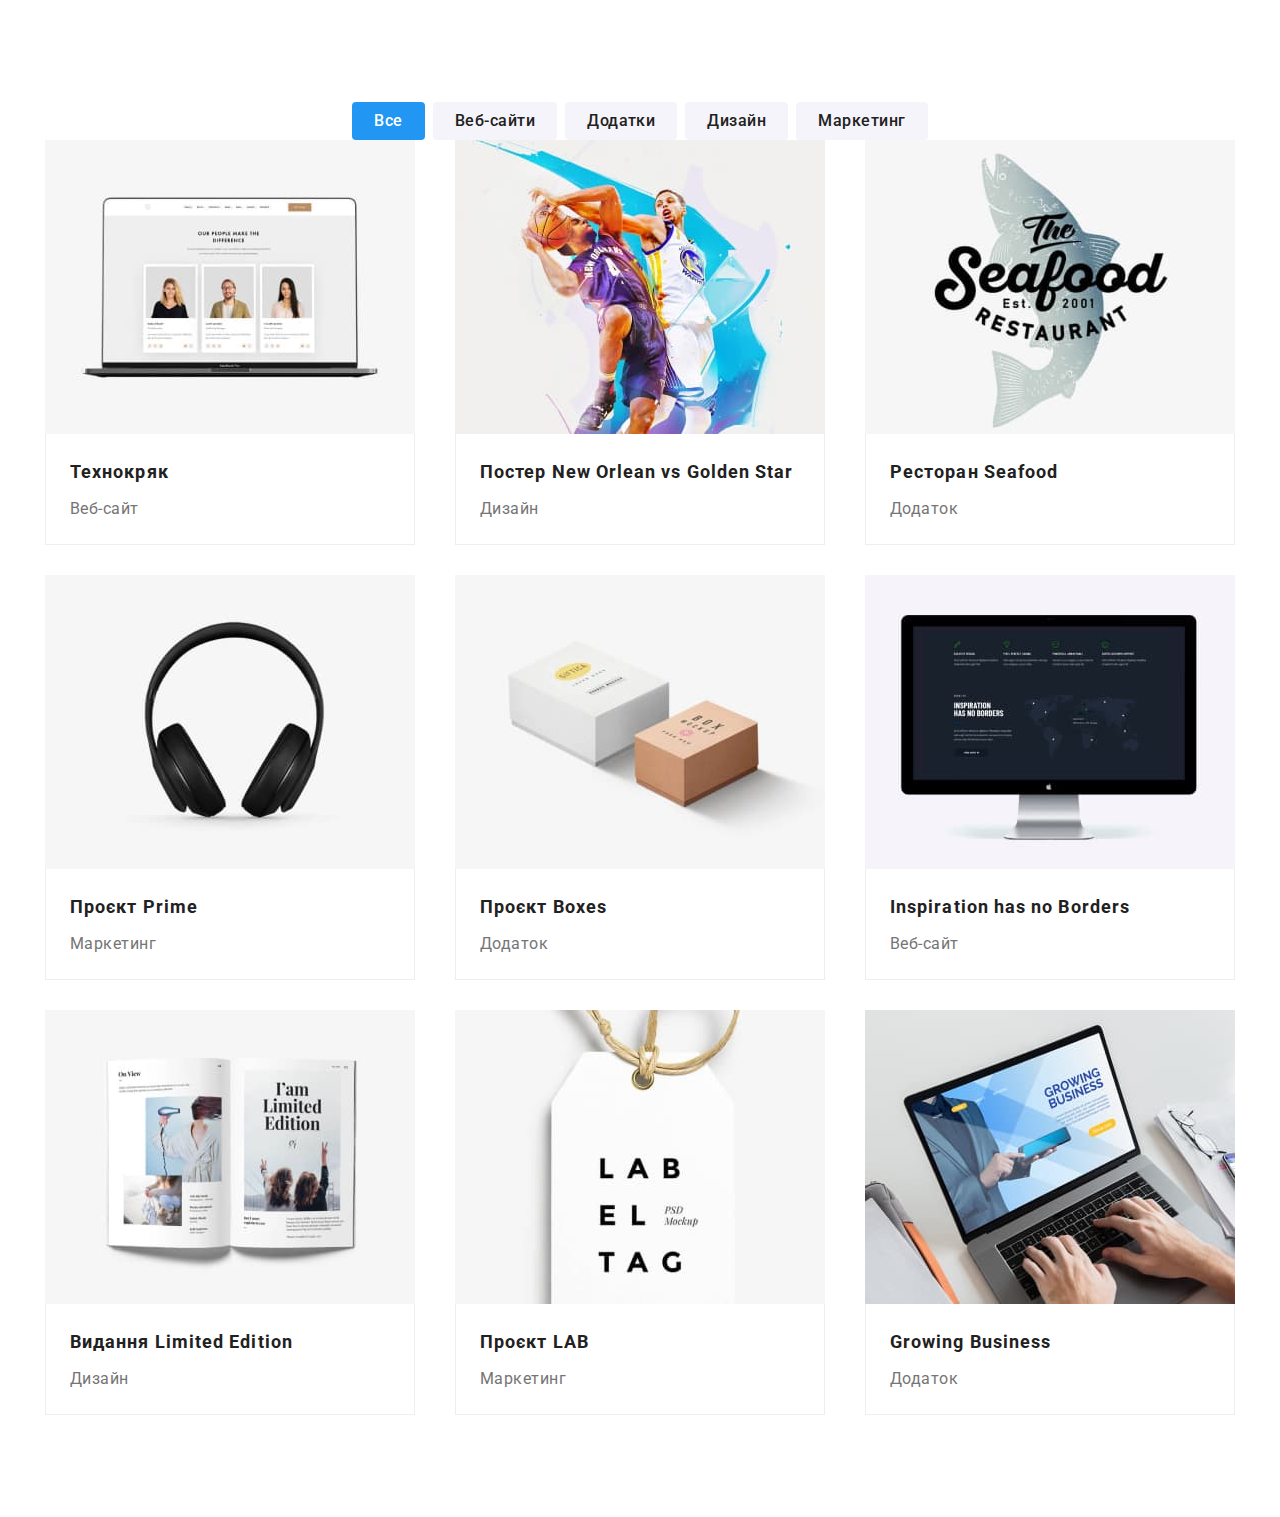
==== portfolio.html @ e6626fb2 "create adaptive portfolio-section" ====
<!DOCTYPE html>
<html lang="en">
<head>
    <meta charset="UTF-8">
    <meta http-equiv="X-UA-Compatible" content="IE=edge">
    <meta name="viewport" content="width=device-width, initial-scale=1.0">
    <title>Portfolio</title>

    <link rel="preconnect" href="https://fonts.googleapis.com">
    <link rel="preconnect" href="https://fonts.gstatic.com" crossorigin>
    <link href="https://fonts.googleapis.com/css2?family=Raleway:wght@700&family=Roboto:wght@400;500;700;900&display=swap"
        rel="stylesheet">

    <link rel="stylesheet" href="https://cdnjs.cloudflare.com/ajax/libs/modern-normalize/1.1.0/modern-normalize.min.css"
        integrity="sha512-wpPYUAdjBVSE4KJnH1VR1HeZfpl1ub8YT/NKx4PuQ5NmX2tKuGu6U/JRp5y+Y8XG2tV+wKQpNHVUX03MfMFn9Q=="
        crossorigin="anonymous" referrerpolicy="no-referrer" />
    
    <link rel="stylesheet" href="./css/main.min.css">
</head>
<body>
    <!-- <header class="header">
        <div class="container page-header">
            <nav class="page-header__navigation">
                <a href="./index.html" class="logo">Web<span class="logo logo--black">Studio</span></a>
                <ul class="site-nav page-header__site-nav">
                    <li class="site-nav__item">
                        <a href="./index.html" class="site-nav__link">Студія</a>
                    </li>
                    <li class="site-nav__item">
                        <a href="./portfolio.html" class="site-nav__link site-nav__link--current">Портфоліо</a>
                    </li>
                    <li class="site-nav__item">
                        <a href="" class="site-nav__link">Контакти</a>
                    </li>
                </ul>
            </nav>
            <ul class="contacts page-header__contacts">
                <li class="contacts__item">
                    <a class="contacts__link" href="mailto:info@devstudio.com">
                        <svg class="contacts__icon" width="16" height="12" aria-hidden="true">
                            <use href="./images/icons.svg#icon-envelope"></use>
                        </svg>info@devstudio.com</a>
                </li>
                <li class="contacts__item">
                    <a class="contacts__link" href="tel:+380961111111">
                        <svg class="contacts__icon" width="10" height="16" aria-hidden="true">
                            <use href="./images/icons.svg#icon-smartphone"></use>
                        </svg>
                        +38 096 111 11 11</a>
                </li>
            </ul>
        </div>
    </header> -->

    <main>
        <section class="portfolio section">
            <div class="portfolio__inner container">
                <h1 class="visually-hidden">Портфоліо</h1>
                <ul class="portfolio__filter">
                    <li class="portfolio__filter-item">
                        <button type="button" class="filter-button filter-button--active">Все</button>
                    </li>
                    <li class="portfolio__filter-item">
                        <button type="button" class="filter-button">Веб-сайти</button>
                    </li>
                    <li class="portfolio__filter-item">
                        <button type="button" class="filter-button">Додатки</button>
                    </li>
                    <li class="portfolio__filter-item">
                        <button type="button" class="filter-button">Дизайн</button>
                    </li>
                    <li class="portfolio__filter-item">
                        <button type="button" class="filter-button">Маркетинг</button>
                    </li>
                </ul>
                <ul class="portfolio__works">
                    <li class="portfolio__works-item">
                        <a class="work" href="#">
                            <div class="work__card">
                                <img src="./images/portfolio/technokryak.jpg" alt="На дисплее ноутбука три представителя команды в виде карточек" class="work__image">
                                <div class="work__overlay">
                                    <p class="work__overlay-description">Ресурс пропонує комплексні пропозиції з різним рівнем функціоналу та сервісів. Все це дозволить відвідувачу отримати вичерпні відомості про компанію чи приватну особу.</p>
                                </div>
                            </div>
                            <div class="work__caption">
                                <h2 class="work__title">Технокряк</h2>
                                <p class="work__type">Веб-сайт</p>
                            </div>
                        </a>
                    </li>
                    <li class="portfolio__works-item">
                        <a class="work" href="#">
                            <div class="work__card">
                                <img src="./images/portfolio/poster-new-orlean-vs-golden-star.jpg" alt="Два баскетболиста в прыжке борются за мяч" class="work__image">
                                <div class="work__overlay">
                                    <p class="work__overlay-description">Ресурс пропонує комплексні пропозиції з різним рівнем функціоналу та сервісів. Все це дозволить відвідувачу отримати вичерпні відомості про компанію чи приватну особу.</p>
                                </div>
                            </div>
                            <div class="work__caption">
                                <h2 class="work__title">Постер New Orlean vs Golden Star</h2>
                                <p class="work__type">Дизайн</p>
                            </div>
                        </a>
                    </li>
                    <li class="portfolio__works-item">
                        <a class="work" href="#">
                            <div class="work__card">
                                <img src="./images/portfolio/restoran-seafood.jpg" alt="Эмблема ресторана в форме рыбы" class="work__image">
                                <div class="work__overlay">
                                    <p class="work__overlay-description">Ресурс пропонує комплексні пропозиції з різним рівнем функціоналу та сервісів. Все це дозволить відвідувачу отримати вичерпні відомості про компанію чи приватну особу.</p>
                                </div>
                            </div>
                            <div class="work__caption">
                                <h2 class="work__title">Ресторан Seafood</h2>
                                <p class="work__type">Додаток</p>
                            </div>
                        </a>
                    </li>
                    <li class="portfolio__works-item">
                        <a class="work" href="#">
                            <div class="work__card">
                                <img src="./images/portfolio/project-prime.jpg" alt="Наушники" class="work__image">
                                <div class="work__overlay">
                                    <p class="work__overlay-description">Ресурс пропонує комплексні пропозиції з різним рівнем функціоналу та сервісів. Все це дозволить відвідувачу отримати вичерпні відомості про компанію чи приватну особу.</p>
                                </div>
                            </div>
                            <div class="work__caption">
                                <h2 class="work__title">Проєкт Prime</h2>
                                <p class="work__type">Маркетинг</p>
                            </div>
                        </a>
                    </li>
                    <li class="portfolio__works-item">
                        <a class="work" href="#">
                            <div class="work__card">
                                <img src="./images/portfolio/project-boxes.jpg" alt="Две коробки белого и коричневого цвета" class="work__image">
                                <div class="work__overlay">
                                    <p class="work__overlay-description">Ресурс пропонує комплексні пропозиції з різним рівнем функціоналу та сервісів. Все це дозволить відвідувачу отримати вичерпні відомості про компанію чи приватну особу.</p>
                                </div>
                            </div>
                            <div class="work__caption">
                                <h2 class="work__title">Проєкт Boxes</h2>
                                <p class="work__type">Додаток</p>
                            </div>
                        </a>
                    </li>
                    <li class="portfolio__works-item">
                        <a class="work" href="#">
                            <div class="work__card">
                                <img src="./images/portfolio/inspiration-has-no-borders.jpg" alt="Монитор компьютера с изображением карты мира"
                                    class="work__image">
                                <div class="work__overlay">
                                    <p class="work__overlay-description">Ресурс пропонує комплексні пропозиції з різним рівнем функціоналу та сервісів. Все це дозволить відвідувачу отримати вичерпні відомості про компанію чи приватну особу.</p>
                                </div>
                            </div>
                            <div class="work__caption">
                                <h2 class="work__title">Inspiration has no Borders</h2>
                                <p class="work__type">Веб-сайт</p>
                            </div>
                        </a>
                    </li>
                    <li class="portfolio__works-item">
                        <a class="work" href="#">
                            <div class="work__card">
                                <img src="./images/portfolio/limited-edition.jpg" alt="Журнал с открытыми страницами" class="work__image">
                                <div class="work__overlay">
                                    <p class="work__overlay-description">Ресурс пропонує комплексні пропозиції з різним рівнем функціоналу та сервісів. Все це дозволить відвідувачу отримати вичерпні відомості про компанію чи приватну особу.</p>
                                </div>
                            </div>
                            <div class="work__caption">
                                <h2 class="work__title">Видання Limited Edition</h2>
                                <p class="work__type">Дизайн</p>
                            </div>
                        </a>
                    </li>
                    <li class="portfolio__works-item">
                        <a class="work" href="#">
                            <div class="work__card">
                                <img src="./images/portfolio/project-lab.jpg" alt="Этикетка одежды с надписью Lab El Tag" class="work__image">
                                <div class="work__overlay">
                                    <p class="work__overlay-description">Ресурс пропонує комплексні пропозиції з різним рівнем функціоналу та сервісів. Все це дозволить відвідувачу отримати вичерпні відомості про компанію чи приватну особу.</p>
                                </div>
                            </div>
                            <div class="work__caption">
                                <h2 class="work__title">Проєкт LAB</h2>
                                <p class="work__type">Маркетинг</p>
                            </div>
                        </a>
                    </li>
                    <li class="portfolio__works-item">
                        <a class="work" href="#">
                            <div class="work__card">
                                <img src="./images/portfolio/growing-business.jpg" alt="Мужчина деловито что-то печатает на ноутбуке" class="work__image">
                                <div class="work__overlay">
                                    <p class="work__overlay-description">Ресурс пропонує комплексні пропозиції з різним рівнем функціоналу та сервісів. Все це дозволить відвідувачу отримати вичерпні відомості про компанію чи приватну особу.</p>
                                </div>
                            </div>
                            <div class="work__caption">
                                <h2 class="work__title">Growing Business</h2>
                                <p class="work__type">Додаток</p>
                            </div>
                        </a>
                    </li>
                </ul>
            </div>
        </section>
    </main>

    <!-- <footer class="footer">
        <div class="container page-footer">
            <div class="page-footer__address-nav">
                <a class="logo page-footer__logo" href="./index.html">Web<span class="logo logo--white">Studio</span></a>
                <address class="address">
                    <ul class="address__list">
                        <li class="address__item">
                            <a class="address__link" href="https://goo.gl/maps/SAJaiCb9qSoTS8Zk6"
                                rel="noopener noreferrer">м. Київ,
                                пр-т Лесі Українки, 26</a>
                        </li>
                        <li class="address__item">
                            <a class="address__link address__link--accent"
                                href="mailto:info@example.com">info@example.com</a>
                        </li>
                        <li class="address__item">
                            <a class="address__link address__link--accent" href="tel:+380991111111">+38 099 111 11 11</a>
                        </li>
                    </ul>
                </address>
            </div>
    
            <div class="page-footer__connect">
                <h3 class="page-footer__title">Приєднуйтесь</h3>
                <ul class="socials">
                    <li class="socials__item">
                        <a class="socials__link" href="#">
                            <svg class="socials__icon" aria-label="instagram">
                                <use href="./images/icons.svg#icon-instagram">
                                </use>
                            </svg>
                        </a>
                    </li>
                    <li class="socials__item">
                        <a class="socials__link" href="#">
                            <svg class="socials__icon" aria-label="twitter">
                                <use href="./images/icons.svg#icon-twitter">
                                </use>
                            </svg>
                        </a>
                    </li>
                    <li class="socials__item">
                        <a class="socials__link" href="#">
                            <svg class="socials__icon" aria-label="facebook">
                                <use href="./images/icons.svg#icon-facebook">
                                </use>
                            </svg>
                        </a>
                    </li>
                    <li class="socials__item">
                        <a class="socials__link" href="#">
                            <svg class="socials__icon" aria-label="linkedin">
                                <use href="./images/icons.svg#icon-linkedin">
                                </use>
                            </svg>
                        </a>
                    </li>
                </ul>
            </div>
    
            <div class="page-footer__subscribe">
                <h3 class="page-footer__title">Підпишіться на розсилку</h3>
                <form class="subscribe-form">
                    <label class="visually-hidden subscribe-form__label" for="footer-mail"></label>
                    <input class="subscribe-form__input" type="email" name="footer-mail" id="footer-mail"
                        placeholder="E-mail">
                    <button class="subscribe-form__button button button--standart-sizes" type="submit">Підписатися
                        <svg class="subscribe-form__icon" aria-hidden="true">
                            <use href="./images/icons.svg#icon-send">
                            </use>
                        </svg>
                    </button>
                </form>
            </div>
        </div>
    </footer> -->
    
</body>
</html>
---- css/main.min.css ----
:root{--primary-text-color: #757575;--accent-color: #2196F3;--header-border-color: #ECECEC;--logo-text-color: #2196F3;--logo-black-text-color: #000000;--logo-white-text-color: #FFFFFF;--hero-text-color: #FFFFFF;--button-text-color: #FFFFFF;--title-text-color: #212121;--activity-item-title-color: #FFFFFF;--team-member-socials-color: #AFB1B8;--team-member-socials-accent-color: #FFFFFF;--client-color: #AFB1B8;--footer-white-text-color: #FFFFFF;--address-text-color: rgba(255, 255, 255, 0.6);--footer-input-color: #FFFFFF;--footer-input-placeholder-color: rgba(255, 255, 255, 0.6);--footer-input-border-color: rgba(255, 255, 255, 0.3);--form-input-border-color: rgba(33, 33, 33, 0.2);--form-input-placeholder-color: rgba(117, 117, 117, 0.5);--filter-accent-color: #FFFFFF;--portfolio-overlay-text-color: #FFFFFF;--primary-bcg-color: #FFFFFF;--hero-bcg-color: #2F303A;--button-color: #2196F3;--button-accent-color: #188CE8;--activity-item-bcg-color: rgba(47, 48, 58, 0.8);--team-bcg-color: #F5F4FA;--team-member-bcg-color: #FFFFFF;--footer-socials-bcg-color: rgba(255, 255, 255, 0.1);--portfolio-filter-bcg-color: #F5F4FA;--portfolio-filter-accent-color: #2196F3;--portfolio-overlay-bcg-color: rgba(33, 150, 243, 0.9);--portfolio-works-border-color: #EEEEEE;--hero-modal-backdrop-color: rgba(0, 0, 0, 0.2);--timing-function: cubic-bezier(0.4, 0, 0.2, 1);--duration: 250ms}.visually-hidden{position:absolute;width:1px;height:1px;margin:-1px;border:0;padding:0;white-space:nowrap;-webkit-clip-path:inset(100%);clip-path:inset(100%);clip:rect(0 0 0 0);overflow:hidden}.subscribe-form__button,.socials,.advantage__picture,.checkbox,.button-close{display:-webkit-box;display:-ms-flexbox;display:flex;-webkit-box-pack:center;-ms-flex-pack:center;justify-content:center;-webkit-box-align:center;-ms-flex-align:center;align-items:center}.client,.socials__link{display:-webkit-inline-box;display:-ms-inline-flexbox;display:inline-flex;-webkit-box-pack:center;-ms-flex-pack:center;justify-content:center;-webkit-box-align:center;-ms-flex-align:center;align-items:center}body{min-width:320px;font-family:"Roboto",sans-serif;font-size:14px;letter-spacing:.03em;background-color:var(--primary-bcg-color);color:var(--primary-text-color)}h1,h2,h3,h4,h5,h6,p{margin-top:0}ul{list-style:none;padding-left:0;margin:0}img{display:block;max-width:100%;height:auto}fieldset{margin:0;padding:0;border:none}.header{border-bottom:1px solid var(--header-border-color)}.page-header{display:-webkit-box;display:-ms-flexbox;display:flex}.page-header__navigation{display:-webkit-box;display:-ms-flexbox;display:flex;-webkit-box-align:center;-ms-flex-align:center;align-items:center}.page-header__site-nav{margin-left:93px}.page-header__contacts{margin-left:auto}.logo{font-family:"Raleway";font-style:normal;font-weight:700;font-size:26px;line-height:1.19;text-decoration:none;color:var(--logo-text-color)}.logo--black{color:var(--logo-black-text-color)}.logo--white{color:var(--logo-white-text-color)}.site-nav{display:-webkit-box;display:-ms-flexbox;display:flex}.site-nav__item+.site-nav__item{margin-left:50px}.site-nav__link{position:relative;display:block;padding-top:32px;padding-bottom:32px;font-weight:500;line-height:1.14;letter-spacing:.02em;text-decoration:none;color:var(--title-text-color);-webkit-transition-property:color;transition-property:color;-webkit-transition-timing-function:var(--timing-function);transition-timing-function:var(--timing-function);-webkit-transition-duration:var(--duration);transition-duration:var(--duration)}.site-nav__link::after{position:absolute;content:"";display:block;bottom:0;left:0;width:100%;height:4px;background-color:var(--accent-color);opacity:0;-webkit-transition-property:opacity;transition-property:opacity;-webkit-transition-timing-function:var(--timing-function);transition-timing-function:var(--timing-function);-webkit-transition-duration:var(--duration);transition-duration:var(--duration)}.site-nav__link--current::after{opacity:1}.site-nav__link--current,.site-nav__link:hover,.site-nav__link:focus{color:var(--accent-color)}.contacts{display:-webkit-box;display:-ms-flexbox;display:flex}.contacts__item+.contacts__item{margin-left:30px}.contacts__link{display:-webkit-box;display:-ms-flexbox;display:flex;-webkit-box-align:center;-ms-flex-align:center;align-items:center;padding-top:32px;padding-bottom:32px;font-weight:500;line-height:1.14;letter-spacing:.02em;text-decoration:none;color:var(--primary-text-color);-webkit-transition-property:color;transition-property:color;-webkit-transition-timing-function:var(--timing-function);transition-timing-function:var(--timing-function);-webkit-transition-duration:var(--duration);transition-duration:var(--duration)}.contacts__link:hover,.contacts__link:focus{color:var(--accent-color)}.contacts__icon{margin-right:10px;fill:currentColor}.section{padding-top:60px;padding-bottom:60px}.section__title{margin-bottom:30px;font-size:28px;line-height:1.17;text-align:center;color:var(--title-text-color)}@media screen and (min-width: 1200px){.section{padding-top:94px;padding-bottom:94px}.section__title{margin-bottom:50px;font-size:36px;line-height:1.17;text-align:center;color:var(--title-text-color)}}.container{padding-left:15px;padding-right:15px;margin-left:auto;margin-right:auto}@media screen and (min-width: 480px){.container{width:480px}}@media screen and (min-width: 768px){.container{width:768px}}@media screen and (min-width: 1200px){.container{width:1200px}}.button{padding:10px 32px;font-family:inherit;font-weight:700;font-size:16px;line-height:1.875;text-align:center;letter-spacing:.06em;color:var(--button-text-color);background-color:var(--button-color);-webkit-box-shadow:0px 4px 4px rgba(0,0,0,.15);box-shadow:0px 4px 4px rgba(0,0,0,.15);border-radius:4px;border:none;cursor:pointer;-webkit-transition-property:background-color;transition-property:background-color;-webkit-transition-timing-function:var(--timing-function);transition-timing-function:var(--timing-function);-webkit-transition-duration:var(--duration);transition-duration:var(--duration)}.button--standart-sizes{width:200px;height:50px}.button:hover,.button:focus{background-color:var(--button-accent-color)}.button-close{position:absolute;width:30px;height:30px;top:8px;right:8px;background-color:rgba(0,0,0,0);fill:var(--logo-black-text-color);border-radius:50%;border:1px solid rgba(0,0,0,.1);cursor:pointer;-webkit-transition-property:fill;transition-property:fill;-webkit-transition-timing-function:var(--timing-function);transition-timing-function:var(--timing-function);-webkit-transition-duration:var(--duration);transition-duration:var(--duration)}.button-close:hover,.button-close:focus{fill:var(--accent-color)}.form-field{display:-webkit-box;display:-ms-flexbox;display:flex;-webkit-box-orient:vertical;-webkit-box-direction:normal;-ms-flex-direction:column;flex-direction:column}.form-field__label{margin-bottom:4px;font-size:12px;line-height:1.167}.form-field__inner{position:relative}.form-field__input{padding:12px 16px 12px 42px;font-size:12px;line-height:1.167;border:1px solid var(--form-input-border-color);border-radius:4px;width:100%;height:40px;cursor:pointer;-webkit-transition-property:border;transition-property:border;-webkit-transition-timing-function:var(--timing-function);transition-timing-function:var(--timing-function);-webkit-transition-duration:var(--duration);transition-duration:var(--duration)}.form-field__input::-webkit-input-placeholder{color:var(--form-input-placeholder-color)}.form-field__input::-moz-placeholder{color:var(--form-input-placeholder-color)}.form-field__input:-ms-input-placeholder{color:var(--form-input-placeholder-color)}.form-field__input::-ms-input-placeholder{color:var(--form-input-placeholder-color)}.form-field__input::placeholder{color:var(--form-input-placeholder-color)}.form-field__icon{position:absolute;top:50%;left:12px;width:18px;height:18px;fill:var(--title-text-color);-webkit-transform:translateY(-50%);transform:translateY(-50%);-webkit-transition-property:fill;transition-property:fill;-webkit-transition-timing-function:var(--timing-function);transition-timing-function:var(--timing-function);-webkit-transition-duration:var(--duration);transition-duration:var(--duration)}.form-field:focus-within .form-field__input{outline:none;border:1px solid var(--accent-color)}.form-field:focus-within .form-field__icon{fill:var(--accent-color)}.comment__textarea{resize:none;height:120px;width:100%;padding:12px 16px}.checkbox__label{position:relative;display:-webkit-box;display:-ms-flexbox;display:flex;-webkit-box-align:center;-ms-flex-align:center;align-items:center;margin-bottom:0;font-size:14px;line-height:1.714;letter-spacing:.03em;cursor:pointer}.checkbox__icon{margin-right:7px;width:16px;height:15px}.checkbox__icon--passive{fill:var(--title-text-color);opacity:1;-webkit-transition-property:opacity,fill;transition-property:opacity,fill;-webkit-transition-timing-function:var(--timing-function);transition-timing-function:var(--timing-function);-webkit-transition-duration:var(--duration);transition-duration:var(--duration)}.checkbox__icon--active{position:absolute;left:0;top:50%;-webkit-transform:translateY(-50%);transform:translateY(-50%);background-color:var(--button-color);border-radius:2px;opacity:0;-webkit-transition-property:opacity;transition-property:opacity;-webkit-transition-timing-function:var(--timing-function);transition-timing-function:var(--timing-function);-webkit-transition-duration:var(--duration);transition-duration:var(--duration)}.checkbox__conditions-link{color:var(--accent-color);margin-left:7px}.checkbox__input:checked+.checkbox__label>.checkbox__icon--passive{opacity:0}.checkbox__input:checked+.checkbox__label>.checkbox__icon--active{opacity:1}.checkbox__input:focus+.checkbox__label>.checkbox__icon--passive{fill:var(--accent-color)}.advantage{width:100%}.advantage__picture{height:120px;margin-bottom:30px;background-color:var(--team-bcg-color);border-radius:4px}.advantage__icon{width:70px;height:70px}.advantage__title{margin-bottom:10px;font-size:14px;line-height:1.14;text-transform:uppercase;color:var(--title-text-color)}.advantage__desc{margin-bottom:0;line-height:1.714}.activity-card{position:relative}.activity-card__title{position:absolute;left:0;bottom:0;padding-top:27px;padding-bottom:27px;margin-bottom:0;width:100%;height:70px;font-size:14px;line-height:1.14;text-align:center;text-transform:uppercase;background-color:var(--activity-item-bcg-color);color:var(--activity-item-title-color)}.team-member{width:100%;background:var(--team-member-bcg-color);-webkit-box-shadow:0px 1px 3px rgba(0,0,0,.12),0px 1px 1px rgba(0,0,0,.14),0px 2px 1px rgba(0,0,0,.2);box-shadow:0px 1px 3px rgba(0,0,0,.12),0px 1px 1px rgba(0,0,0,.14),0px 2px 1px rgba(0,0,0,.2);border-radius:0px 0px 4px 4px}.team-member__wrapper{padding-top:30px;padding-bottom:30px}.team-member__name{margin-bottom:10px;font-weight:500;font-size:16px;line-height:1.19;text-align:center;color:var(--title-text-color)}.team-member__function{font-size:16px;line-height:1.19;text-align:center}.socials__item:not(:first-child){margin-left:10px}.socials__link{width:44px;height:44px;border-radius:50%;fill:var(--footer-white-text-color);background-color:var(--footer-socials-bcg-color);-webkit-transition-property:background-color;transition-property:background-color;-webkit-transition-timing-function:var(--timing-function);transition-timing-function:var(--timing-function);-webkit-transition-duration:var(--duration);transition-duration:var(--duration)}.socials__link:hover,.socials__link:focus{background-color:var(--accent-color)}.socials__link--grey{color:var(--team-member-socials-color);-webkit-transition-property:color,background-color;transition-property:color,background-color;-webkit-transition-timing-function:var(--timing-function);transition-timing-function:var(--timing-function);-webkit-transition-duration:var(--duration);transition-duration:var(--duration)}.socials__link--grey:hover,.socials__link--grey:focus{color:var(--team-member-socials-accent-color)}.socials__icon{width:20px;height:20px}.socials__icon--currentcolor{fill:currentColor}.client{width:100%;height:92px;border-radius:4px;border:1px solid var(--client-color);color:var(--client-color);-webkit-transition-property:color,border-color;transition-property:color,border-color;-webkit-transition-timing-function:var(--timing-function);transition-timing-function:var(--timing-function);-webkit-transition-duration:var(--duration);transition-duration:var(--duration)}.client:hover,.client:focus{color:var(--accent-color);border-color:var(--accent-color)}.client__icon{fill:currentColor}.client__icon--standart-height{height:52px}.footer{padding:60px 0;background-color:var(--hero-bcg-color)}.page-footer{display:-webkit-box;display:-ms-flexbox;display:flex;-webkit-box-align:baseline;-ms-flex-align:baseline;align-items:baseline}.page-footer__logo{display:block;margin-bottom:20px}.page-footer__connect{margin-left:70px;width:206px}.page-footer__title{margin-bottom:20px;font-size:14px;line-height:1.14;text-transform:uppercase;color:var(--footer-white-text-color)}.page-footer__subscribe{margin-left:auto}.address__item:not(:last-child){margin-bottom:9px}.address__link{font-style:normal;font-weight:400;line-height:1.71;text-decoration:none;color:var(--footer-white-text-color)}.address__link--accent{color:var(--address-text-color);-webkit-transition-property:color;transition-property:color;-webkit-transition-timing-function:var(--timing-function);transition-timing-function:var(--timing-function);-webkit-transition-duration:var(--duration);transition-duration:var(--duration)}.address__link--accent:hover,.address__link--accent:focus{color:var(--accent-color)}.subscribe-form{display:-webkit-box;display:-ms-flexbox;display:flex;-webkit-box-align:center;-ms-flex-align:center;align-items:center}.subscribe-form__input{padding:15px 16px;margin-right:12px;font-size:16px;line-height:1.25;color:var(--footer-input-placeholder-color);background-color:rgba(0,0,0,0);border:1px solid var(--footer-input-border-color);border-radius:4px;width:358px;height:50px;cursor:pointer;-webkit-transition-property:border;transition-property:border;-webkit-transition-timing-function:var(--timing-function);transition-timing-function:var(--timing-function);-webkit-transition-duration:var(--duration);transition-duration:var(--duration)}.subscribe-form__input:focus-within{outline:none;border:1px solid var(--accent-color);color:var(--footer-input-color)}.subscribe-form__icon{margin-left:10px;width:24px;height:24px;fill:currentColor}.filter-button{padding:6px 22px;border:none;font-family:inherit;font-weight:500;font-size:16px;line-height:1.625;text-align:center;letter-spacing:.03em;color:var(--title-text-color);background-color:var(--portfolio-filter-bcg-color);border-radius:4px;cursor:pointer;-webkit-transition-property:color,background-color,-webkit-box-shadow;transition-property:color,background-color,-webkit-box-shadow;transition-property:color,background-color,box-shadow;transition-property:color,background-color,box-shadow,-webkit-box-shadow;-webkit-transition-timing-function:var(--timing-function);transition-timing-function:var(--timing-function);-webkit-transition-duration:var(--duration);transition-duration:var(--duration)}.filter-button--active{color:var(--filter-accent-color);background:var(--portfolio-filter-accent-color)}.filter-button:hover,.filter-button:focus{color:var(--filter-accent-color);background-color:var(--portfolio-filter-accent-color);-webkit-box-shadow:0px 3px 1px rgba(0,0,0,.1),0px 1px 2px rgba(0,0,0,.08),0px 2px 2px rgba(0,0,0,.12);box-shadow:0px 3px 1px rgba(0,0,0,.1),0px 1px 2px rgba(0,0,0,.08),0px 2px 2px rgba(0,0,0,.12)}.work{display:-webkit-box;display:-ms-flexbox;display:flex;-webkit-box-orient:vertical;-webkit-box-direction:normal;-ms-flex-direction:column;flex-direction:column;text-decoration:none;-webkit-transition-property:-webkit-box-shadow;transition-property:-webkit-box-shadow;transition-property:box-shadow;transition-property:box-shadow, -webkit-box-shadow;-webkit-transition-timing-function:var(--timing-function);transition-timing-function:var(--timing-function);-webkit-transition-duration:var(--duration);transition-duration:var(--duration)}.work:hover,.work:focus{-webkit-box-shadow:1px 4px 6px rgba(0,0,0,.16),0px 4px 4px rgba(0,0,0,.06),0px 1px 1px rgba(0,0,0,.12);box-shadow:1px 4px 6px rgba(0,0,0,.16),0px 4px 4px rgba(0,0,0,.06),0px 1px 1px rgba(0,0,0,.12)}.work__card{position:relative;overflow:hidden}.work__overlay{position:absolute;top:0;left:0;width:100%;height:100%;background-color:var(--portfolio-overlay-bcg-color);opacity:0;-webkit-transform:translateY(100%);transform:translateY(100%);-webkit-transition-property:opacity,-webkit-transform;transition-property:opacity,-webkit-transform;transition-property:opacity,transform;transition-property:opacity,transform,-webkit-transform;-webkit-transition-timing-function:var(--timing-function);transition-timing-function:var(--timing-function);-webkit-transition-duration:var(--duration);transition-duration:var(--duration)}.work__overlay-description{position:absolute;top:50%;left:50%;-webkit-transform:translate(-50%, -50%);transform:translate(-50%, -50%);width:100%;margin-bottom:0;padding:0 24px;font-size:18px;line-height:1.556;color:var(--portfolio-overlay-text-color)}.work:hover .work__overlay,.work:focus .work__overlay{opacity:1;-webkit-transform:translateY(0);transform:translateY(0)}.work__caption{-webkit-box-flex:1;-ms-flex-positive:1;flex-grow:1;padding:20px 24px;border-left:1px solid var(--portfolio-works-border-color);border-right:1px solid var(--portfolio-works-border-color);border-bottom:1px solid var(--portfolio-works-border-color)}.work__title{margin-bottom:4px;font-weight:700;font-size:18px;line-height:2;letter-spacing:.06em;color:var(--title-text-color)}.work__type{margin-bottom:0;font-weight:400;font-size:16px;line-height:1.875;letter-spacing:.03em;color:var(--primary-text-color)}.overlay{max-width:1600px;height:600px;margin-left:auto;margin-right:auto;background-image:-webkit-gradient(linear, left top, right top, from(rgba(47, 48, 58, 0.4)), to(rgba(47, 48, 58, 0.4))),url(../images/hero-image.jpg);background-image:linear-gradient(to right, rgba(47, 48, 58, 0.4), rgba(47, 48, 58, 0.4)),url(../images/hero-image.jpg);background-repeat:no-repeat;background-position:center;background-size:cover}.hero{padding:200px 0;text-align:center;background-color:var(--hero-bcg-color)}.hero__title{width:600px;margin-left:auto;margin-right:auto;margin-bottom:30px;font-weight:900;font-size:44px;line-height:1.36;letter-spacing:.06em;text-transform:uppercase;color:var(--hero-text-color)}@media screen and (min-width: 768px){.advantages__list{display:-webkit-box;display:-ms-flexbox;display:flex}}@media screen and (max-width: 1199px){.advantages__list{-ms-flex-wrap:wrap;flex-wrap:wrap;row-gap:57px;-webkit-column-gap:30px;-moz-column-gap:30px;column-gap:30px}}@media screen and (max-width: 767px){.advantages__item+.advantages__item{margin-top:30px}}@media screen and (min-width: 768px){.advantages__item{-ms-flex-preferred-size:calc((100% - 30px)/2);flex-basis:calc((100% - 30px)/2)}}@media screen and (min-width: 1200px){.advantages__item{-ms-flex-preferred-size:calc((100% - 90px)/4);flex-basis:calc((100% - 90px)/4)}.advantages__item+.advantages__item{margin-left:30px}}.activities{display:none;padding-top:0}@media screen and (min-width: 1200px){.activities{display:block}}.activities__list{display:-webkit-box;display:-ms-flexbox;display:flex}.activities__item+.activities__item{margin-left:30px}.team{background-color:var(--team-bcg-color)}@media screen and (min-width: 768px){.team__list{display:-webkit-box;display:-ms-flexbox;display:flex}}@media screen and (max-width: 1199px){.team__list{-ms-flex-wrap:wrap;flex-wrap:wrap;gap:30px}}@media screen and (max-width: 767px){.team__item+.team__item{margin-top:30px}}@media screen and (min-width: 768px){.team__item{-ms-flex-preferred-size:calc((100% - 30px)/2);flex-basis:calc((100% - 30px)/2)}}@media screen and (min-width: 1200px){.team__item{-ms-flex-preferred-size:calc((100% - 90px)/4);flex-basis:calc((100% - 90px)/4)}.team__item+.team__item{margin-left:30px}}@media screen and (min-width: 480px){.clients__list{display:-webkit-box;display:-ms-flexbox;display:flex}}@media screen and (max-width: 1199px){.clients__list{-ms-flex-wrap:wrap;flex-wrap:wrap;gap:30px}}@media screen and (min-width: 1200px){.clients__list{-webkit-box-pack:center;-ms-flex-pack:center;justify-content:center;-webkit-box-align:center;-ms-flex-align:center;align-items:center}}@media screen and (min-width: 480px){.clients__item{-ms-flex-preferred-size:calc((100% - 30px)/2);flex-basis:calc((100% - 30px)/2)}}@media screen and (min-width: 768px){.clients__item{-ms-flex-preferred-size:calc((100% - 60px)/3);flex-basis:calc((100% - 60px)/3)}}@media screen and (min-width: 1200px){.clients__item{-ms-flex-preferred-size:calc((100% - 150px)/6);flex-basis:calc((100% - 150px)/6)}.clients__item:not(:first-child){margin-left:30px}}.backdrop{position:fixed;top:0;left:0;width:100%;height:100%;background-color:var(--hero-modal-backdrop-color);opacity:1;-webkit-transition-property:opacity,visibility;transition-property:opacity,visibility;-webkit-transition-timing-function:var(--timing-function);transition-timing-function:var(--timing-function);-webkit-transition-duration:var(--duration);transition-duration:var(--duration)}.is-hidden{visibility:hidden;opacity:0;pointer-events:none}.modal{position:absolute;top:50%;left:50%;min-width:528px;max-height:581px;height:100%;border-top-left-radius:4px;border-top-right-radius:4px;border-bottom-right-radius:4px;border-bottom-left-radius:4px;background-color:var(--primary-bcg-color);-webkit-transform:translate(-50%, -50%) scale(1);transform:translate(-50%, -50%) scale(1);-webkit-transition-property:-webkit-transform;transition-property:-webkit-transform;transition-property:transform;transition-property:transform, -webkit-transform;-webkit-transition-timing-function:var(--timing-function);transition-timing-function:var(--timing-function);-webkit-transition-duration:var(--duration);transition-duration:var(--duration)}.backdrop.is-hidden .modal{-webkit-transform:translate(-50%, -50%) scale(1.2);transform:translate(-50%, -50%) scale(1.2)}.main-form{width:528px;margin-left:auto;margin-right:auto;padding:40px}.main-form__title{display:block;font-size:20px;line-height:1.15;text-align:center;margin-bottom:12px;color:var(--title-text-color)}.main-form__fieldset{margin-bottom:20px}.main-form__form-field{margin-bottom:10px}.main-form__comment{margin-bottom:0px}.main-form__checkbox{margin-bottom:30px}.main-form__button-submit{padding:0;margin-left:124px;margin-right:124px}.portfolio__filter{display:-webkit-box;display:-ms-flexbox;display:flex;-webkit-box-pack:center;-ms-flex-pack:center;justify-content:center}@media screen and (max-width: 767px){.portfolio__filter{-ms-flex-wrap:wrap;flex-wrap:wrap;row-gap:15px;-webkit-box-pack:start;-ms-flex-pack:start;justify-content:start}}.portfolio__filter-item:not(:last-child){margin-right:8px}@media screen and (min-width: 768px){.portfolio__works{display:-webkit-box;display:-ms-flexbox;display:flex;-ms-flex-wrap:wrap;flex-wrap:wrap;gap:30px}}.portfolio__works-item{display:-webkit-box;display:-ms-flexbox;display:flex;-webkit-box-pack:center;-ms-flex-pack:center;justify-content:center;-ms-flex-preferred-size:100%;flex-basis:100%}@media screen and (max-width: 767px){.portfolio__works-item+.portfolio__works-item{margin-top:30px}}@media screen and (min-width: 768px){.portfolio__works-item{-ms-flex-preferred-size:calc((100% - 30px)/2);flex-basis:calc((100% - 30px)/2)}}@media screen and (min-width: 1200px){.portfolio__works-item{-ms-flex-preferred-size:calc((100% - 60px)/3);flex-basis:calc((100% - 60px)/3)}}/*# sourceMappingURL=main.min.css.map */
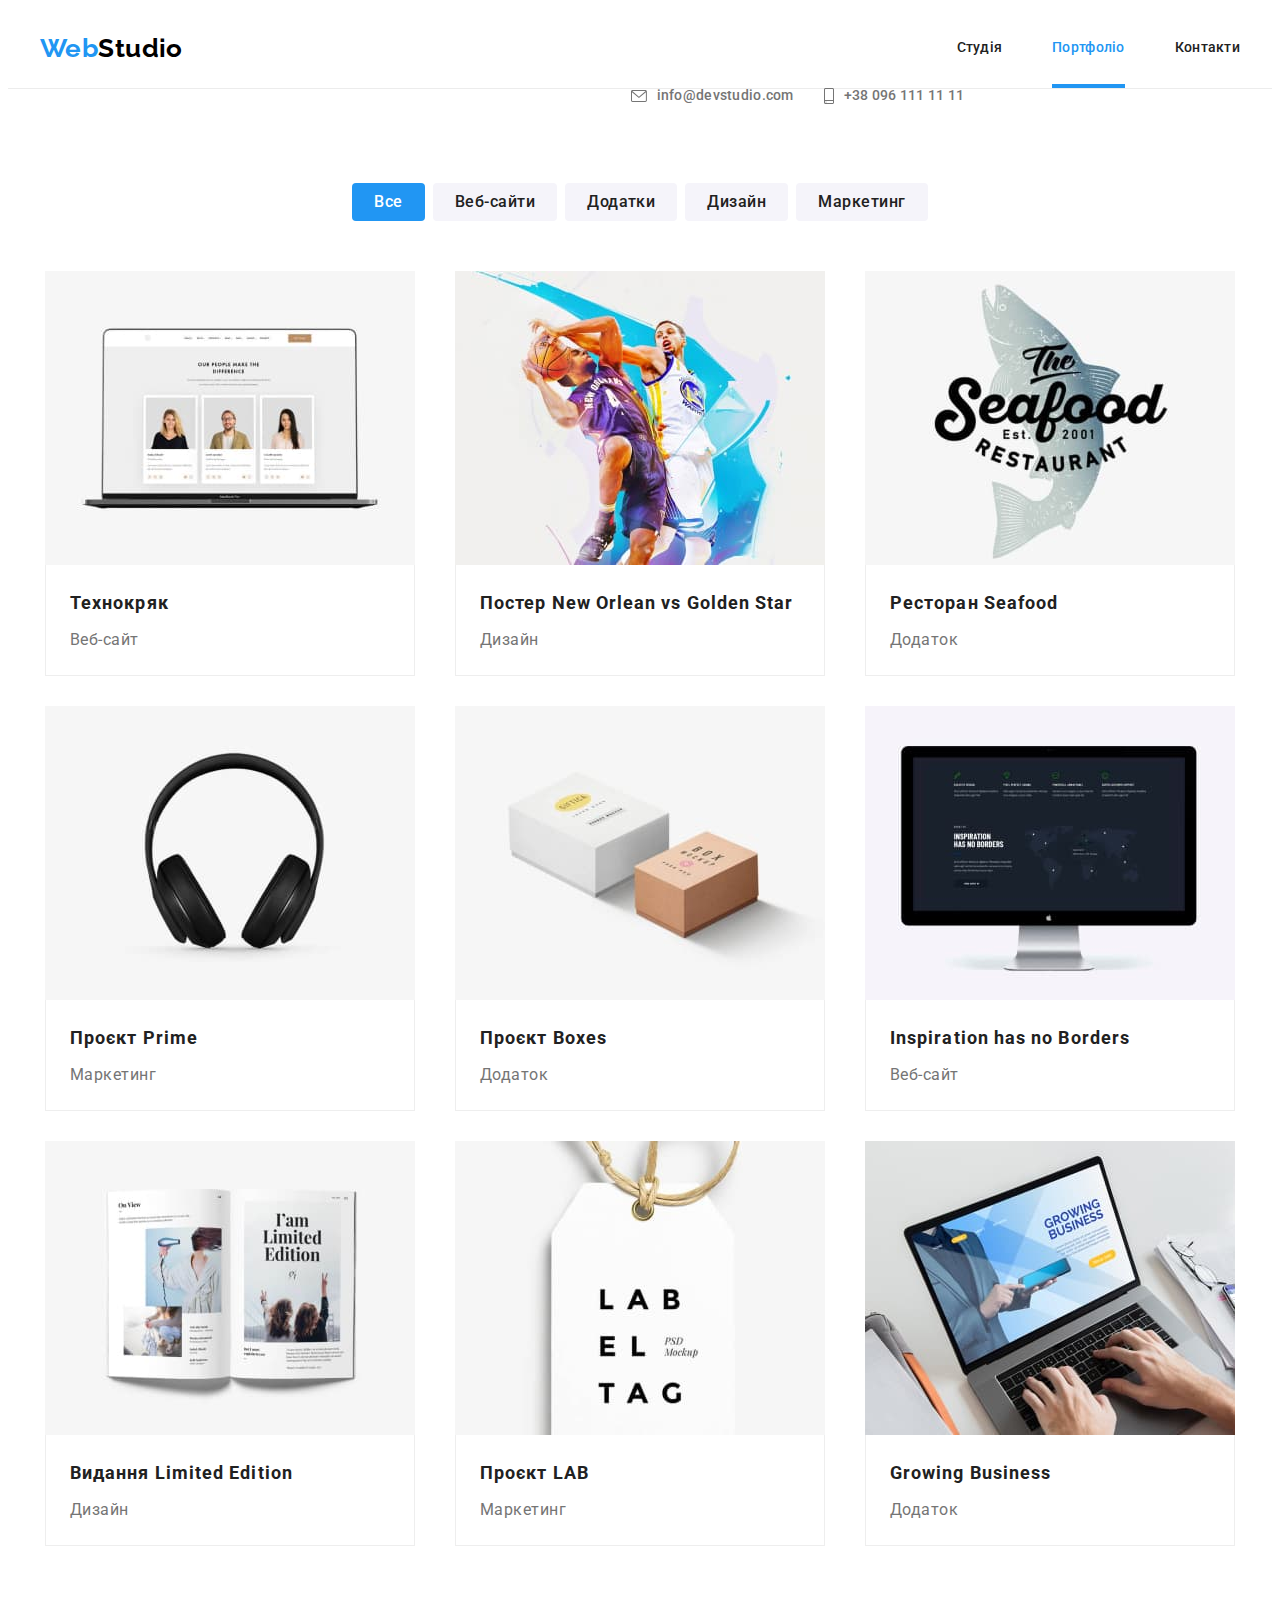
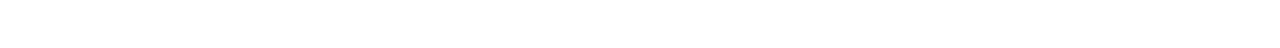
==== commit 4ab0e607: "create adaptive header and start mobile menu" ====
--- a/portfolio.html
+++ b/portfolio.html
@@ -18,7 +18,7 @@
     <link rel="stylesheet" href="./css/main.min.css">
 </head>
 <body>
-    <!-- <header class="header">
+    <header class="header">
         <div class="container page-header">
             <nav class="page-header__navigation">
                 <a href="./index.html" class="logo">Web<span class="logo logo--black">Studio</span></a>
@@ -50,7 +50,7 @@
                 </li>
             </ul>
         </div>
-    </header> -->
+    </header>
 
     <main>
         <section class="portfolio section">
--- a/css/main.min.css
+++ b/css/main.min.css
@@ -1 +1 @@
-:root{--primary-text-color: #757575;--accent-color: #2196F3;--header-border-color: #ECECEC;--logo-text-color: #2196F3;--logo-black-text-color: #000000;--logo-white-text-color: #FFFFFF;--hero-text-color: #FFFFFF;--button-text-color: #FFFFFF;--title-text-color: #212121;--activity-item-title-color: #FFFFFF;--team-member-socials-color: #AFB1B8;--team-member-socials-accent-color: #FFFFFF;--client-color: #AFB1B8;--footer-white-text-color: #FFFFFF;--address-text-color: rgba(255, 255, 255, 0.6);--footer-input-color: #FFFFFF;--footer-input-placeholder-color: rgba(255, 255, 255, 0.6);--footer-input-border-color: rgba(255, 255, 255, 0.3);--form-input-border-color: rgba(33, 33, 33, 0.2);--form-input-placeholder-color: rgba(117, 117, 117, 0.5);--filter-accent-color: #FFFFFF;--portfolio-overlay-text-color: #FFFFFF;--primary-bcg-color: #FFFFFF;--hero-bcg-color: #2F303A;--button-color: #2196F3;--button-accent-color: #188CE8;--activity-item-bcg-color: rgba(47, 48, 58, 0.8);--team-bcg-color: #F5F4FA;--team-member-bcg-color: #FFFFFF;--footer-socials-bcg-color: rgba(255, 255, 255, 0.1);--portfolio-filter-bcg-color: #F5F4FA;--portfolio-filter-accent-color: #2196F3;--portfolio-overlay-bcg-color: rgba(33, 150, 243, 0.9);--portfolio-works-border-color: #EEEEEE;--hero-modal-backdrop-color: rgba(0, 0, 0, 0.2);--timing-function: cubic-bezier(0.4, 0, 0.2, 1);--duration: 250ms}.visually-hidden{position:absolute;width:1px;height:1px;margin:-1px;border:0;padding:0;white-space:nowrap;-webkit-clip-path:inset(100%);clip-path:inset(100%);clip:rect(0 0 0 0);overflow:hidden}.subscribe-form__button,.socials,.advantage__picture,.checkbox,.button-close{display:-webkit-box;display:-ms-flexbox;display:flex;-webkit-box-pack:center;-ms-flex-pack:center;justify-content:center;-webkit-box-align:center;-ms-flex-align:center;align-items:center}.client,.socials__link{display:-webkit-inline-box;display:-ms-inline-flexbox;display:inline-flex;-webkit-box-pack:center;-ms-flex-pack:center;justify-content:center;-webkit-box-align:center;-ms-flex-align:center;align-items:center}body{min-width:320px;font-family:"Roboto",sans-serif;font-size:14px;letter-spacing:.03em;background-color:var(--primary-bcg-color);color:var(--primary-text-color)}h1,h2,h3,h4,h5,h6,p{margin-top:0}ul{list-style:none;padding-left:0;margin:0}img{display:block;max-width:100%;height:auto}fieldset{margin:0;padding:0;border:none}.header{border-bottom:1px solid var(--header-border-color)}.page-header{display:-webkit-box;display:-ms-flexbox;display:flex}.page-header__navigation{display:-webkit-box;display:-ms-flexbox;display:flex;-webkit-box-align:center;-ms-flex-align:center;align-items:center}.page-header__site-nav{margin-left:93px}.page-header__contacts{margin-left:auto}.logo{font-family:"Raleway";font-style:normal;font-weight:700;font-size:26px;line-height:1.19;text-decoration:none;color:var(--logo-text-color)}.logo--black{color:var(--logo-black-text-color)}.logo--white{color:var(--logo-white-text-color)}.site-nav{display:-webkit-box;display:-ms-flexbox;display:flex}.site-nav__item+.site-nav__item{margin-left:50px}.site-nav__link{position:relative;display:block;padding-top:32px;padding-bottom:32px;font-weight:500;line-height:1.14;letter-spacing:.02em;text-decoration:none;color:var(--title-text-color);-webkit-transition-property:color;transition-property:color;-webkit-transition-timing-function:var(--timing-function);transition-timing-function:var(--timing-function);-webkit-transition-duration:var(--duration);transition-duration:var(--duration)}.site-nav__link::after{position:absolute;content:"";display:block;bottom:0;left:0;width:100%;height:4px;background-color:var(--accent-color);opacity:0;-webkit-transition-property:opacity;transition-property:opacity;-webkit-transition-timing-function:var(--timing-function);transition-timing-function:var(--timing-function);-webkit-transition-duration:var(--duration);transition-duration:var(--duration)}.site-nav__link--current::after{opacity:1}.site-nav__link--current,.site-nav__link:hover,.site-nav__link:focus{color:var(--accent-color)}.contacts{display:-webkit-box;display:-ms-flexbox;display:flex}.contacts__item+.contacts__item{margin-left:30px}.contacts__link{display:-webkit-box;display:-ms-flexbox;display:flex;-webkit-box-align:center;-ms-flex-align:center;align-items:center;padding-top:32px;padding-bottom:32px;font-weight:500;line-height:1.14;letter-spacing:.02em;text-decoration:none;color:var(--primary-text-color);-webkit-transition-property:color;transition-property:color;-webkit-transition-timing-function:var(--timing-function);transition-timing-function:var(--timing-function);-webkit-transition-duration:var(--duration);transition-duration:var(--duration)}.contacts__link:hover,.contacts__link:focus{color:var(--accent-color)}.contacts__icon{margin-right:10px;fill:currentColor}.section{padding-top:60px;padding-bottom:60px}.section__title{margin-bottom:30px;font-size:28px;line-height:1.17;text-align:center;color:var(--title-text-color)}@media screen and (min-width: 1200px){.section{padding-top:94px;padding-bottom:94px}.section__title{margin-bottom:50px;font-size:36px;line-height:1.17;text-align:center;color:var(--title-text-color)}}.container{padding-left:15px;padding-right:15px;margin-left:auto;margin-right:auto}@media screen and (min-width: 480px){.container{width:480px}}@media screen and (min-width: 768px){.container{width:768px}}@media screen and (min-width: 1200px){.container{width:1200px}}.button{padding:10px 32px;font-family:inherit;font-weight:700;font-size:16px;line-height:1.875;text-align:center;letter-spacing:.06em;color:var(--button-text-color);background-color:var(--button-color);-webkit-box-shadow:0px 4px 4px rgba(0,0,0,.15);box-shadow:0px 4px 4px rgba(0,0,0,.15);border-radius:4px;border:none;cursor:pointer;-webkit-transition-property:background-color;transition-property:background-color;-webkit-transition-timing-function:var(--timing-function);transition-timing-function:var(--timing-function);-webkit-transition-duration:var(--duration);transition-duration:var(--duration)}.button--standart-sizes{width:200px;height:50px}.button:hover,.button:focus{background-color:var(--button-accent-color)}.button-close{position:absolute;width:30px;height:30px;top:8px;right:8px;background-color:rgba(0,0,0,0);fill:var(--logo-black-text-color);border-radius:50%;border:1px solid rgba(0,0,0,.1);cursor:pointer;-webkit-transition-property:fill;transition-property:fill;-webkit-transition-timing-function:var(--timing-function);transition-timing-function:var(--timing-function);-webkit-transition-duration:var(--duration);transition-duration:var(--duration)}.button-close:hover,.button-close:focus{fill:var(--accent-color)}.form-field{display:-webkit-box;display:-ms-flexbox;display:flex;-webkit-box-orient:vertical;-webkit-box-direction:normal;-ms-flex-direction:column;flex-direction:column}.form-field__label{margin-bottom:4px;font-size:12px;line-height:1.167}.form-field__inner{position:relative}.form-field__input{padding:12px 16px 12px 42px;font-size:12px;line-height:1.167;border:1px solid var(--form-input-border-color);border-radius:4px;width:100%;height:40px;cursor:pointer;-webkit-transition-property:border;transition-property:border;-webkit-transition-timing-function:var(--timing-function);transition-timing-function:var(--timing-function);-webkit-transition-duration:var(--duration);transition-duration:var(--duration)}.form-field__input::-webkit-input-placeholder{color:var(--form-input-placeholder-color)}.form-field__input::-moz-placeholder{color:var(--form-input-placeholder-color)}.form-field__input:-ms-input-placeholder{color:var(--form-input-placeholder-color)}.form-field__input::-ms-input-placeholder{color:var(--form-input-placeholder-color)}.form-field__input::placeholder{color:var(--form-input-placeholder-color)}.form-field__icon{position:absolute;top:50%;left:12px;width:18px;height:18px;fill:var(--title-text-color);-webkit-transform:translateY(-50%);transform:translateY(-50%);-webkit-transition-property:fill;transition-property:fill;-webkit-transition-timing-function:var(--timing-function);transition-timing-function:var(--timing-function);-webkit-transition-duration:var(--duration);transition-duration:var(--duration)}.form-field:focus-within .form-field__input{outline:none;border:1px solid var(--accent-color)}.form-field:focus-within .form-field__icon{fill:var(--accent-color)}.comment__textarea{resize:none;height:120px;width:100%;padding:12px 16px}.checkbox__label{position:relative;display:-webkit-box;display:-ms-flexbox;display:flex;-webkit-box-align:center;-ms-flex-align:center;align-items:center;margin-bottom:0;font-size:14px;line-height:1.714;letter-spacing:.03em;cursor:pointer}.checkbox__icon{margin-right:7px;width:16px;height:15px}.checkbox__icon--passive{fill:var(--title-text-color);opacity:1;-webkit-transition-property:opacity,fill;transition-property:opacity,fill;-webkit-transition-timing-function:var(--timing-function);transition-timing-function:var(--timing-function);-webkit-transition-duration:var(--duration);transition-duration:var(--duration)}.checkbox__icon--active{position:absolute;left:0;top:50%;-webkit-transform:translateY(-50%);transform:translateY(-50%);background-color:var(--button-color);border-radius:2px;opacity:0;-webkit-transition-property:opacity;transition-property:opacity;-webkit-transition-timing-function:var(--timing-function);transition-timing-function:var(--timing-function);-webkit-transition-duration:var(--duration);transition-duration:var(--duration)}.checkbox__conditions-link{color:var(--accent-color);margin-left:7px}.checkbox__input:checked+.checkbox__label>.checkbox__icon--passive{opacity:0}.checkbox__input:checked+.checkbox__label>.checkbox__icon--active{opacity:1}.checkbox__input:focus+.checkbox__label>.checkbox__icon--passive{fill:var(--accent-color)}.advantage{width:100%}.advantage__picture{height:120px;margin-bottom:30px;background-color:var(--team-bcg-color);border-radius:4px}.advantage__icon{width:70px;height:70px}.advantage__title{margin-bottom:10px;font-size:14px;line-height:1.14;text-transform:uppercase;color:var(--title-text-color)}.advantage__desc{margin-bottom:0;line-height:1.714}.activity-card{position:relative}.activity-card__title{position:absolute;left:0;bottom:0;padding-top:27px;padding-bottom:27px;margin-bottom:0;width:100%;height:70px;font-size:14px;line-height:1.14;text-align:center;text-transform:uppercase;background-color:var(--activity-item-bcg-color);color:var(--activity-item-title-color)}.team-member{width:100%;background:var(--team-member-bcg-color);-webkit-box-shadow:0px 1px 3px rgba(0,0,0,.12),0px 1px 1px rgba(0,0,0,.14),0px 2px 1px rgba(0,0,0,.2);box-shadow:0px 1px 3px rgba(0,0,0,.12),0px 1px 1px rgba(0,0,0,.14),0px 2px 1px rgba(0,0,0,.2);border-radius:0px 0px 4px 4px}.team-member__wrapper{padding-top:30px;padding-bottom:30px}.team-member__name{margin-bottom:10px;font-weight:500;font-size:16px;line-height:1.19;text-align:center;color:var(--title-text-color)}.team-member__function{font-size:16px;line-height:1.19;text-align:center}.socials__item:not(:first-child){margin-left:10px}.socials__link{width:44px;height:44px;border-radius:50%;fill:var(--footer-white-text-color);background-color:var(--footer-socials-bcg-color);-webkit-transition-property:background-color;transition-property:background-color;-webkit-transition-timing-function:var(--timing-function);transition-timing-function:var(--timing-function);-webkit-transition-duration:var(--duration);transition-duration:var(--duration)}.socials__link:hover,.socials__link:focus{background-color:var(--accent-color)}.socials__link--grey{color:var(--team-member-socials-color);-webkit-transition-property:color,background-color;transition-property:color,background-color;-webkit-transition-timing-function:var(--timing-function);transition-timing-function:var(--timing-function);-webkit-transition-duration:var(--duration);transition-duration:var(--duration)}.socials__link--grey:hover,.socials__link--grey:focus{color:var(--team-member-socials-accent-color)}.socials__icon{width:20px;height:20px}.socials__icon--currentcolor{fill:currentColor}.client{width:100%;height:92px;border-radius:4px;border:1px solid var(--client-color);color:var(--client-color);-webkit-transition-property:color,border-color;transition-property:color,border-color;-webkit-transition-timing-function:var(--timing-function);transition-timing-function:var(--timing-function);-webkit-transition-duration:var(--duration);transition-duration:var(--duration)}.client:hover,.client:focus{color:var(--accent-color);border-color:var(--accent-color)}.client__icon{fill:currentColor}.client__icon--standart-height{height:52px}.footer{padding:60px 0;background-color:var(--hero-bcg-color)}.page-footer{display:-webkit-box;display:-ms-flexbox;display:flex;-webkit-box-align:baseline;-ms-flex-align:baseline;align-items:baseline}.page-footer__logo{display:block;margin-bottom:20px}.page-footer__connect{margin-left:70px;width:206px}.page-footer__title{margin-bottom:20px;font-size:14px;line-height:1.14;text-transform:uppercase;color:var(--footer-white-text-color)}.page-footer__subscribe{margin-left:auto}.address__item:not(:last-child){margin-bottom:9px}.address__link{font-style:normal;font-weight:400;line-height:1.71;text-decoration:none;color:var(--footer-white-text-color)}.address__link--accent{color:var(--address-text-color);-webkit-transition-property:color;transition-property:color;-webkit-transition-timing-function:var(--timing-function);transition-timing-function:var(--timing-function);-webkit-transition-duration:var(--duration);transition-duration:var(--duration)}.address__link--accent:hover,.address__link--accent:focus{color:var(--accent-color)}.subscribe-form{display:-webkit-box;display:-ms-flexbox;display:flex;-webkit-box-align:center;-ms-flex-align:center;align-items:center}.subscribe-form__input{padding:15px 16px;margin-right:12px;font-size:16px;line-height:1.25;color:var(--footer-input-placeholder-color);background-color:rgba(0,0,0,0);border:1px solid var(--footer-input-border-color);border-radius:4px;width:358px;height:50px;cursor:pointer;-webkit-transition-property:border;transition-property:border;-webkit-transition-timing-function:var(--timing-function);transition-timing-function:var(--timing-function);-webkit-transition-duration:var(--duration);transition-duration:var(--duration)}.subscribe-form__input:focus-within{outline:none;border:1px solid var(--accent-color);color:var(--footer-input-color)}.subscribe-form__icon{margin-left:10px;width:24px;height:24px;fill:currentColor}.filter-button{padding:6px 22px;border:none;font-family:inherit;font-weight:500;font-size:16px;line-height:1.625;text-align:center;letter-spacing:.03em;color:var(--title-text-color);background-color:var(--portfolio-filter-bcg-color);border-radius:4px;cursor:pointer;-webkit-transition-property:color,background-color,-webkit-box-shadow;transition-property:color,background-color,-webkit-box-shadow;transition-property:color,background-color,box-shadow;transition-property:color,background-color,box-shadow,-webkit-box-shadow;-webkit-transition-timing-function:var(--timing-function);transition-timing-function:var(--timing-function);-webkit-transition-duration:var(--duration);transition-duration:var(--duration)}.filter-button--active{color:var(--filter-accent-color);background:var(--portfolio-filter-accent-color)}.filter-button:hover,.filter-button:focus{color:var(--filter-accent-color);background-color:var(--portfolio-filter-accent-color);-webkit-box-shadow:0px 3px 1px rgba(0,0,0,.1),0px 1px 2px rgba(0,0,0,.08),0px 2px 2px rgba(0,0,0,.12);box-shadow:0px 3px 1px rgba(0,0,0,.1),0px 1px 2px rgba(0,0,0,.08),0px 2px 2px rgba(0,0,0,.12)}.work{display:-webkit-box;display:-ms-flexbox;display:flex;-webkit-box-orient:vertical;-webkit-box-direction:normal;-ms-flex-direction:column;flex-direction:column;text-decoration:none;-webkit-transition-property:-webkit-box-shadow;transition-property:-webkit-box-shadow;transition-property:box-shadow;transition-property:box-shadow, -webkit-box-shadow;-webkit-transition-timing-function:var(--timing-function);transition-timing-function:var(--timing-function);-webkit-transition-duration:var(--duration);transition-duration:var(--duration)}.work:hover,.work:focus{-webkit-box-shadow:1px 4px 6px rgba(0,0,0,.16),0px 4px 4px rgba(0,0,0,.06),0px 1px 1px rgba(0,0,0,.12);box-shadow:1px 4px 6px rgba(0,0,0,.16),0px 4px 4px rgba(0,0,0,.06),0px 1px 1px rgba(0,0,0,.12)}.work__card{position:relative;overflow:hidden}.work__overlay{position:absolute;top:0;left:0;width:100%;height:100%;background-color:var(--portfolio-overlay-bcg-color);opacity:0;-webkit-transform:translateY(100%);transform:translateY(100%);-webkit-transition-property:opacity,-webkit-transform;transition-property:opacity,-webkit-transform;transition-property:opacity,transform;transition-property:opacity,transform,-webkit-transform;-webkit-transition-timing-function:var(--timing-function);transition-timing-function:var(--timing-function);-webkit-transition-duration:var(--duration);transition-duration:var(--duration)}.work__overlay-description{position:absolute;top:50%;left:50%;-webkit-transform:translate(-50%, -50%);transform:translate(-50%, -50%);width:100%;margin-bottom:0;padding:0 24px;font-size:18px;line-height:1.556;color:var(--portfolio-overlay-text-color)}.work:hover .work__overlay,.work:focus .work__overlay{opacity:1;-webkit-transform:translateY(0);transform:translateY(0)}.work__caption{-webkit-box-flex:1;-ms-flex-positive:1;flex-grow:1;padding:20px 24px;border-left:1px solid var(--portfolio-works-border-color);border-right:1px solid var(--portfolio-works-border-color);border-bottom:1px solid var(--portfolio-works-border-color)}.work__title{margin-bottom:4px;font-weight:700;font-size:18px;line-height:2;letter-spacing:.06em;color:var(--title-text-color)}.work__type{margin-bottom:0;font-weight:400;font-size:16px;line-height:1.875;letter-spacing:.03em;color:var(--primary-text-color)}.overlay{max-width:1600px;height:600px;margin-left:auto;margin-right:auto;background-image:-webkit-gradient(linear, left top, right top, from(rgba(47, 48, 58, 0.4)), to(rgba(47, 48, 58, 0.4))),url(../images/hero-image.jpg);background-image:linear-gradient(to right, rgba(47, 48, 58, 0.4), rgba(47, 48, 58, 0.4)),url(../images/hero-image.jpg);background-repeat:no-repeat;background-position:center;background-size:cover}.hero{padding:200px 0;text-align:center;background-color:var(--hero-bcg-color)}.hero__title{width:600px;margin-left:auto;margin-right:auto;margin-bottom:30px;font-weight:900;font-size:44px;line-height:1.36;letter-spacing:.06em;text-transform:uppercase;color:var(--hero-text-color)}@media screen and (min-width: 768px){.advantages__list{display:-webkit-box;display:-ms-flexbox;display:flex}}@media screen and (max-width: 1199px){.advantages__list{-ms-flex-wrap:wrap;flex-wrap:wrap;row-gap:57px;-webkit-column-gap:30px;-moz-column-gap:30px;column-gap:30px}}@media screen and (max-width: 767px){.advantages__item+.advantages__item{margin-top:30px}}@media screen and (min-width: 768px){.advantages__item{-ms-flex-preferred-size:calc((100% - 30px)/2);flex-basis:calc((100% - 30px)/2)}}@media screen and (min-width: 1200px){.advantages__item{-ms-flex-preferred-size:calc((100% - 90px)/4);flex-basis:calc((100% - 90px)/4)}.advantages__item+.advantages__item{margin-left:30px}}.activities{display:none;padding-top:0}@media screen and (min-width: 1200px){.activities{display:block}}.activities__list{display:-webkit-box;display:-ms-flexbox;display:flex}.activities__item+.activities__item{margin-left:30px}.team{background-color:var(--team-bcg-color)}@media screen and (min-width: 768px){.team__list{display:-webkit-box;display:-ms-flexbox;display:flex}}@media screen and (max-width: 1199px){.team__list{-ms-flex-wrap:wrap;flex-wrap:wrap;gap:30px}}@media screen and (max-width: 767px){.team__item+.team__item{margin-top:30px}}@media screen and (min-width: 768px){.team__item{-ms-flex-preferred-size:calc((100% - 30px)/2);flex-basis:calc((100% - 30px)/2)}}@media screen and (min-width: 1200px){.team__item{-ms-flex-preferred-size:calc((100% - 90px)/4);flex-basis:calc((100% - 90px)/4)}.team__item+.team__item{margin-left:30px}}@media screen and (min-width: 480px){.clients__list{display:-webkit-box;display:-ms-flexbox;display:flex}}@media screen and (max-width: 1199px){.clients__list{-ms-flex-wrap:wrap;flex-wrap:wrap;gap:30px}}@media screen and (min-width: 1200px){.clients__list{-webkit-box-pack:center;-ms-flex-pack:center;justify-content:center;-webkit-box-align:center;-ms-flex-align:center;align-items:center}}@media screen and (min-width: 480px){.clients__item{-ms-flex-preferred-size:calc((100% - 30px)/2);flex-basis:calc((100% - 30px)/2)}}@media screen and (min-width: 768px){.clients__item{-ms-flex-preferred-size:calc((100% - 60px)/3);flex-basis:calc((100% - 60px)/3)}}@media screen and (min-width: 1200px){.clients__item{-ms-flex-preferred-size:calc((100% - 150px)/6);flex-basis:calc((100% - 150px)/6)}.clients__item:not(:first-child){margin-left:30px}}.backdrop{position:fixed;top:0;left:0;width:100%;height:100%;background-color:var(--hero-modal-backdrop-color);opacity:1;-webkit-transition-property:opacity,visibility;transition-property:opacity,visibility;-webkit-transition-timing-function:var(--timing-function);transition-timing-function:var(--timing-function);-webkit-transition-duration:var(--duration);transition-duration:var(--duration)}.is-hidden{visibility:hidden;opacity:0;pointer-events:none}.modal{position:absolute;top:50%;left:50%;min-width:528px;max-height:581px;height:100%;border-top-left-radius:4px;border-top-right-radius:4px;border-bottom-right-radius:4px;border-bottom-left-radius:4px;background-color:var(--primary-bcg-color);-webkit-transform:translate(-50%, -50%) scale(1);transform:translate(-50%, -50%) scale(1);-webkit-transition-property:-webkit-transform;transition-property:-webkit-transform;transition-property:transform;transition-property:transform, -webkit-transform;-webkit-transition-timing-function:var(--timing-function);transition-timing-function:var(--timing-function);-webkit-transition-duration:var(--duration);transition-duration:var(--duration)}.backdrop.is-hidden .modal{-webkit-transform:translate(-50%, -50%) scale(1.2);transform:translate(-50%, -50%) scale(1.2)}.main-form{width:528px;margin-left:auto;margin-right:auto;padding:40px}.main-form__title{display:block;font-size:20px;line-height:1.15;text-align:center;margin-bottom:12px;color:var(--title-text-color)}.main-form__fieldset{margin-bottom:20px}.main-form__form-field{margin-bottom:10px}.main-form__comment{margin-bottom:0px}.main-form__checkbox{margin-bottom:30px}.main-form__button-submit{padding:0;margin-left:124px;margin-right:124px}.portfolio__filter{display:-webkit-box;display:-ms-flexbox;display:flex;-webkit-box-pack:center;-ms-flex-pack:center;justify-content:center}@media screen and (max-width: 767px){.portfolio__filter{-ms-flex-wrap:wrap;flex-wrap:wrap;row-gap:15px;-webkit-box-pack:start;-ms-flex-pack:start;justify-content:start}}.portfolio__filter-item:not(:last-child){margin-right:8px}@media screen and (min-width: 768px){.portfolio__works{display:-webkit-box;display:-ms-flexbox;display:flex;-ms-flex-wrap:wrap;flex-wrap:wrap;gap:30px}}.portfolio__works-item{display:-webkit-box;display:-ms-flexbox;display:flex;-webkit-box-pack:center;-ms-flex-pack:center;justify-content:center;-ms-flex-preferred-size:100%;flex-basis:100%}@media screen and (max-width: 767px){.portfolio__works-item+.portfolio__works-item{margin-top:30px}}@media screen and (min-width: 768px){.portfolio__works-item{-ms-flex-preferred-size:calc((100% - 30px)/2);flex-basis:calc((100% - 30px)/2)}}@media screen and (min-width: 1200px){.portfolio__works-item{-ms-flex-preferred-size:calc((100% - 60px)/3);flex-basis:calc((100% - 60px)/3)}}/*# sourceMappingURL=main.min.css.map */+:root{--primary-text-color: #757575;--accent-color: #2196F3;--header-border-color: #ECECEC;--logo-text-color: #2196F3;--logo-black-text-color: #000000;--logo-white-text-color: #FFFFFF;--hero-text-color: #FFFFFF;--button-text-color: #FFFFFF;--title-text-color: #212121;--activity-item-title-color: #FFFFFF;--team-member-socials-color: #AFB1B8;--team-member-socials-accent-color: #FFFFFF;--client-color: #AFB1B8;--footer-white-text-color: #FFFFFF;--address-text-color: rgba(255, 255, 255, 0.6);--footer-input-color: #FFFFFF;--footer-input-placeholder-color: rgba(255, 255, 255, 0.6);--footer-input-border-color: rgba(255, 255, 255, 0.3);--form-input-border-color: rgba(33, 33, 33, 0.2);--form-input-placeholder-color: rgba(117, 117, 117, 0.5);--filter-accent-color: #FFFFFF;--portfolio-overlay-text-color: #FFFFFF;--primary-bcg-color: #FFFFFF;--hero-bcg-color: #2F303A;--button-color: #2196F3;--button-accent-color: #188CE8;--activity-item-bcg-color: rgba(47, 48, 58, 0.8);--team-bcg-color: #F5F4FA;--team-member-bcg-color: #FFFFFF;--footer-socials-bcg-color: rgba(255, 255, 255, 0.1);--portfolio-filter-bcg-color: #F5F4FA;--portfolio-filter-accent-color: #2196F3;--portfolio-overlay-bcg-color: rgba(33, 150, 243, 0.9);--portfolio-works-border-color: #EEEEEE;--hero-modal-backdrop-color: rgba(0, 0, 0, 0.2);--timing-function: cubic-bezier(0.4, 0, 0.2, 1);--duration: 250ms}.visually-hidden{position:absolute;width:1px;height:1px;margin:-1px;border:0;padding:0;white-space:nowrap;-webkit-clip-path:inset(100%);clip-path:inset(100%);clip:rect(0 0 0 0);overflow:hidden}.subscribe-form__button,.socials,.advantage__picture,.checkbox,.button-close{display:-webkit-box;display:-ms-flexbox;display:flex;-webkit-box-pack:center;-ms-flex-pack:center;justify-content:center;-webkit-box-align:center;-ms-flex-align:center;align-items:center}.client,.socials__link{display:-webkit-inline-box;display:-ms-inline-flexbox;display:inline-flex;-webkit-box-pack:center;-ms-flex-pack:center;justify-content:center;-webkit-box-align:center;-ms-flex-align:center;align-items:center}body{min-width:320px;font-family:"Roboto",sans-serif;font-size:14px;letter-spacing:.03em;background-color:var(--primary-bcg-color);color:var(--primary-text-color)}h1,h2,h3,h4,h5,h6,p{margin-top:0}ul{list-style:none;padding-left:0;margin:0}img{display:block;max-width:100%;height:auto}fieldset{margin:0;padding:0;border:none}.header{border-bottom:1px solid var(--header-border-color)}@media screen and (max-width: 767px){.header{display:-webkit-box;display:-ms-flexbox;display:flex;-webkit-box-align:center;-ms-flex-align:center;align-items:center;height:60px}}@media screen and (min-width: 768px){.header{height:80px}}.page-header{position:relative}.page-header__navigation{display:-webkit-box;display:-ms-flexbox;display:flex;-webkit-box-pack:justify;-ms-flex-pack:justify;justify-content:space-between;-webkit-box-align:center;-ms-flex-align:center;align-items:center}.logo{font-family:"Raleway";font-style:normal;font-weight:700;font-size:26px;line-height:1.19;text-decoration:none;color:var(--logo-text-color)}.logo--black{color:var(--logo-black-text-color)}.logo--white{color:var(--logo-white-text-color)}@media screen and (max-width: 767px){.site-nav{font-size:40px;line-height:1.175}.site-nav__item+.site-nav__item{margin-top:32px}}@media screen and (min-width: 768px){.site-nav{display:-webkit-box;display:-ms-flexbox;display:flex}.site-nav__item+.site-nav__item{margin-left:50px}}.site-nav__link{position:relative;display:block;padding-top:32px;padding-bottom:32px;font-weight:500;line-height:1.14;letter-spacing:.02em;text-decoration:none;color:var(--title-text-color);-webkit-transition-property:color;transition-property:color;-webkit-transition-timing-function:var(--timing-function);transition-timing-function:var(--timing-function);-webkit-transition-duration:var(--duration);transition-duration:var(--duration)}.site-nav__link::after{position:absolute;content:"";display:block;bottom:0;left:0;width:100%;height:4px;background-color:var(--accent-color);opacity:0;-webkit-transition-property:opacity;transition-property:opacity;-webkit-transition-timing-function:var(--timing-function);transition-timing-function:var(--timing-function);-webkit-transition-duration:var(--duration);transition-duration:var(--duration)}.site-nav__link--current::after{opacity:1}.site-nav__link--current,.site-nav__link:hover,.site-nav__link:focus{color:var(--accent-color)}@media screen and (min-width: 768px){.contacts{display:-webkit-box;display:-ms-flexbox;display:flex;-webkit-box-orient:vertical;-webkit-box-direction:normal;-ms-flex-direction:column;flex-direction:column;-webkit-box-pack:center;-ms-flex-pack:center;justify-content:center;margin-left:96px}.contacts__item+.contacts__item{margin-top:10px}}@media screen and (min-width: 1200px){.contacts{-webkit-box-orient:horizontal;-webkit-box-direction:normal;-ms-flex-direction:row;flex-direction:row;-webkit-box-align:center;-ms-flex-align:center;align-items:center;margin-left:315px}.contacts__item+.contacts__item{margin-left:30px;margin-top:0}}.contacts__link{display:-webkit-box;display:-ms-flexbox;display:flex;-webkit-box-align:center;-ms-flex-align:center;align-items:center;font-weight:500;line-height:1.14;letter-spacing:.02em;text-decoration:none;color:var(--primary-text-color);-webkit-transition-property:color;transition-property:color;-webkit-transition-timing-function:var(--timing-function);transition-timing-function:var(--timing-function);-webkit-transition-duration:var(--duration);transition-duration:var(--duration)}.contacts__link:hover,.contacts__link:focus{color:var(--accent-color)}.contacts__icon{margin-right:10px;fill:currentColor}.section{padding-top:60px;padding-bottom:60px}.section__title{margin-bottom:30px;font-size:28px;line-height:1.17;text-align:center;color:var(--title-text-color)}@media screen and (min-width: 1200px){.section{padding-top:94px;padding-bottom:94px}.section__title{margin-bottom:50px;font-size:36px;line-height:1.17;text-align:center;color:var(--title-text-color)}}.container{padding-left:15px;padding-right:15px;margin-left:auto;margin-right:auto}@media screen and (min-width: 480px){.container{width:480px}}@media screen and (min-width: 768px){.container{width:768px}}@media screen and (min-width: 1200px){.container{width:1200px}}.button{padding:10px 32px;font-family:inherit;font-weight:700;font-size:16px;line-height:1.875;text-align:center;letter-spacing:.06em;color:var(--button-text-color);background-color:var(--button-color);-webkit-box-shadow:0px 4px 4px rgba(0,0,0,.15);box-shadow:0px 4px 4px rgba(0,0,0,.15);border-radius:4px;border:none;cursor:pointer;-webkit-transition-property:background-color;transition-property:background-color;-webkit-transition-timing-function:var(--timing-function);transition-timing-function:var(--timing-function);-webkit-transition-duration:var(--duration);transition-duration:var(--duration)}.button--standart-sizes{width:200px;height:50px}.button:hover,.button:focus{background-color:var(--button-accent-color)}.button-close{position:absolute;width:30px;height:30px;top:8px;right:8px;background-color:rgba(0,0,0,0);fill:var(--logo-black-text-color);border-radius:50%;border:1px solid rgba(0,0,0,.1);cursor:pointer;-webkit-transition-property:fill;transition-property:fill;-webkit-transition-timing-function:var(--timing-function);transition-timing-function:var(--timing-function);-webkit-transition-duration:var(--duration);transition-duration:var(--duration)}.button-close:hover,.button-close:focus{fill:var(--accent-color)}.form-field{display:-webkit-box;display:-ms-flexbox;display:flex;-webkit-box-orient:vertical;-webkit-box-direction:normal;-ms-flex-direction:column;flex-direction:column}.form-field__label{margin-bottom:4px;font-size:12px;line-height:1.167}.form-field__inner{position:relative}.form-field__input{padding:12px 16px 12px 42px;font-size:12px;line-height:1.167;border:1px solid var(--form-input-border-color);border-radius:4px;width:100%;height:40px;cursor:pointer;-webkit-transition-property:border;transition-property:border;-webkit-transition-timing-function:var(--timing-function);transition-timing-function:var(--timing-function);-webkit-transition-duration:var(--duration);transition-duration:var(--duration)}.form-field__input::-webkit-input-placeholder{color:var(--form-input-placeholder-color)}.form-field__input::-moz-placeholder{color:var(--form-input-placeholder-color)}.form-field__input:-ms-input-placeholder{color:var(--form-input-placeholder-color)}.form-field__input::-ms-input-placeholder{color:var(--form-input-placeholder-color)}.form-field__input::placeholder{color:var(--form-input-placeholder-color)}.form-field__icon{position:absolute;top:50%;left:12px;width:18px;height:18px;fill:var(--title-text-color);-webkit-transform:translateY(-50%);transform:translateY(-50%);-webkit-transition-property:fill;transition-property:fill;-webkit-transition-timing-function:var(--timing-function);transition-timing-function:var(--timing-function);-webkit-transition-duration:var(--duration);transition-duration:var(--duration)}.form-field:focus-within .form-field__input{outline:none;border:1px solid var(--accent-color)}.form-field:focus-within .form-field__icon{fill:var(--accent-color)}.comment__textarea{resize:none;height:120px;width:100%;padding:12px 16px}.checkbox__label{position:relative;display:-webkit-box;display:-ms-flexbox;display:flex;-webkit-box-align:center;-ms-flex-align:center;align-items:center;margin-bottom:0;font-size:14px;line-height:1.714;letter-spacing:.03em;cursor:pointer}.checkbox__icon{margin-right:7px;width:16px;height:15px}.checkbox__icon--passive{fill:var(--title-text-color);opacity:1;-webkit-transition-property:opacity,fill;transition-property:opacity,fill;-webkit-transition-timing-function:var(--timing-function);transition-timing-function:var(--timing-function);-webkit-transition-duration:var(--duration);transition-duration:var(--duration)}.checkbox__icon--active{position:absolute;left:0;top:50%;-webkit-transform:translateY(-50%);transform:translateY(-50%);background-color:var(--button-color);border-radius:2px;opacity:0;-webkit-transition-property:opacity;transition-property:opacity;-webkit-transition-timing-function:var(--timing-function);transition-timing-function:var(--timing-function);-webkit-transition-duration:var(--duration);transition-duration:var(--duration)}.checkbox__conditions-link{color:var(--accent-color);margin-left:7px}.checkbox__input:checked+.checkbox__label>.checkbox__icon--passive{opacity:0}.checkbox__input:checked+.checkbox__label>.checkbox__icon--active{opacity:1}.checkbox__input:focus+.checkbox__label>.checkbox__icon--passive{fill:var(--accent-color)}.advantage{width:100%}.advantage__picture{height:120px;margin-bottom:30px;background-color:var(--team-bcg-color);border-radius:4px}.advantage__icon{width:70px;height:70px}.advantage__title{margin-bottom:10px;font-size:14px;line-height:1.14;text-transform:uppercase;color:var(--title-text-color)}.advantage__desc{margin-bottom:0;line-height:1.714}.activity-card{position:relative}.activity-card__title{position:absolute;left:0;bottom:0;padding-top:27px;padding-bottom:27px;margin-bottom:0;width:100%;height:70px;font-size:14px;line-height:1.14;text-align:center;text-transform:uppercase;background-color:var(--activity-item-bcg-color);color:var(--activity-item-title-color)}.team-member{width:100%;background:var(--team-member-bcg-color);-webkit-box-shadow:0px 1px 3px rgba(0,0,0,.12),0px 1px 1px rgba(0,0,0,.14),0px 2px 1px rgba(0,0,0,.2);box-shadow:0px 1px 3px rgba(0,0,0,.12),0px 1px 1px rgba(0,0,0,.14),0px 2px 1px rgba(0,0,0,.2);border-radius:0px 0px 4px 4px}.team-member__wrapper{padding-top:30px;padding-bottom:30px}.team-member__name{margin-bottom:10px;font-weight:500;font-size:16px;line-height:1.19;text-align:center;color:var(--title-text-color)}.team-member__function{font-size:16px;line-height:1.19;text-align:center}.socials__item:not(:first-child){margin-left:10px}.socials__link{width:44px;height:44px;border-radius:50%;fill:var(--footer-white-text-color);background-color:var(--footer-socials-bcg-color);-webkit-transition-property:background-color;transition-property:background-color;-webkit-transition-timing-function:var(--timing-function);transition-timing-function:var(--timing-function);-webkit-transition-duration:var(--duration);transition-duration:var(--duration)}.socials__link:hover,.socials__link:focus{background-color:var(--accent-color)}.socials__link--grey{color:var(--team-member-socials-color);-webkit-transition-property:color,background-color;transition-property:color,background-color;-webkit-transition-timing-function:var(--timing-function);transition-timing-function:var(--timing-function);-webkit-transition-duration:var(--duration);transition-duration:var(--duration)}.socials__link--grey:hover,.socials__link--grey:focus{color:var(--team-member-socials-accent-color)}.socials__icon{width:20px;height:20px}.socials__icon--currentcolor{fill:currentColor}.client{width:100%;height:92px;border-radius:4px;border:1px solid var(--client-color);color:var(--client-color);-webkit-transition-property:color,border-color;transition-property:color,border-color;-webkit-transition-timing-function:var(--timing-function);transition-timing-function:var(--timing-function);-webkit-transition-duration:var(--duration);transition-duration:var(--duration)}.client:hover,.client:focus{color:var(--accent-color);border-color:var(--accent-color)}.client__icon{fill:currentColor}.client__icon--standart-height{height:52px}.footer{padding:60px 0;background-color:var(--hero-bcg-color)}.page-footer{display:-webkit-box;display:-ms-flexbox;display:flex;-webkit-box-align:baseline;-ms-flex-align:baseline;align-items:baseline}.page-footer__logo{display:block;margin-bottom:20px}.page-footer__connect{margin-left:70px;width:206px}.page-footer__title{margin-bottom:20px;font-size:14px;line-height:1.14;text-transform:uppercase;color:var(--footer-white-text-color)}.page-footer__subscribe{margin-left:auto}.address__item:not(:last-child){margin-bottom:9px}.address__link{font-style:normal;font-weight:400;line-height:1.71;text-decoration:none;color:var(--footer-white-text-color)}.address__link--accent{color:var(--address-text-color);-webkit-transition-property:color;transition-property:color;-webkit-transition-timing-function:var(--timing-function);transition-timing-function:var(--timing-function);-webkit-transition-duration:var(--duration);transition-duration:var(--duration)}.address__link--accent:hover,.address__link--accent:focus{color:var(--accent-color)}.subscribe-form{display:-webkit-box;display:-ms-flexbox;display:flex;-webkit-box-align:center;-ms-flex-align:center;align-items:center}.subscribe-form__input{padding:15px 16px;margin-right:12px;font-size:16px;line-height:1.25;color:var(--footer-input-placeholder-color);background-color:rgba(0,0,0,0);border:1px solid var(--footer-input-border-color);border-radius:4px;width:358px;height:50px;cursor:pointer;-webkit-transition-property:border;transition-property:border;-webkit-transition-timing-function:var(--timing-function);transition-timing-function:var(--timing-function);-webkit-transition-duration:var(--duration);transition-duration:var(--duration)}.subscribe-form__input:focus-within{outline:none;border:1px solid var(--accent-color);color:var(--footer-input-color)}.subscribe-form__icon{margin-left:10px;width:24px;height:24px;fill:currentColor}.filter-button{padding:6px 22px;border:none;font-family:inherit;font-weight:500;font-size:16px;line-height:1.625;text-align:center;letter-spacing:.03em;color:var(--title-text-color);background-color:var(--portfolio-filter-bcg-color);border-radius:4px;cursor:pointer;-webkit-transition-property:color,background-color,-webkit-box-shadow;transition-property:color,background-color,-webkit-box-shadow;transition-property:color,background-color,box-shadow;transition-property:color,background-color,box-shadow,-webkit-box-shadow;-webkit-transition-timing-function:var(--timing-function);transition-timing-function:var(--timing-function);-webkit-transition-duration:var(--duration);transition-duration:var(--duration)}.filter-button--active{color:var(--filter-accent-color);background:var(--portfolio-filter-accent-color)}.filter-button:hover,.filter-button:focus{color:var(--filter-accent-color);background-color:var(--portfolio-filter-accent-color);-webkit-box-shadow:0px 3px 1px rgba(0,0,0,.1),0px 1px 2px rgba(0,0,0,.08),0px 2px 2px rgba(0,0,0,.12);box-shadow:0px 3px 1px rgba(0,0,0,.1),0px 1px 2px rgba(0,0,0,.08),0px 2px 2px rgba(0,0,0,.12)}.work{display:-webkit-box;display:-ms-flexbox;display:flex;-webkit-box-orient:vertical;-webkit-box-direction:normal;-ms-flex-direction:column;flex-direction:column;text-decoration:none;-webkit-transition-property:-webkit-box-shadow;transition-property:-webkit-box-shadow;transition-property:box-shadow;transition-property:box-shadow, -webkit-box-shadow;-webkit-transition-timing-function:var(--timing-function);transition-timing-function:var(--timing-function);-webkit-transition-duration:var(--duration);transition-duration:var(--duration)}.work:hover,.work:focus{-webkit-box-shadow:1px 4px 6px rgba(0,0,0,.16),0px 4px 4px rgba(0,0,0,.06),0px 1px 1px rgba(0,0,0,.12);box-shadow:1px 4px 6px rgba(0,0,0,.16),0px 4px 4px rgba(0,0,0,.06),0px 1px 1px rgba(0,0,0,.12)}.work__card{position:relative;overflow:hidden}.work__overlay{position:absolute;top:0;left:0;width:100%;height:100%;background-color:var(--portfolio-overlay-bcg-color);opacity:0;-webkit-transform:translateY(100%);transform:translateY(100%);-webkit-transition-property:opacity,-webkit-transform;transition-property:opacity,-webkit-transform;transition-property:opacity,transform;transition-property:opacity,transform,-webkit-transform;-webkit-transition-timing-function:var(--timing-function);transition-timing-function:var(--timing-function);-webkit-transition-duration:var(--duration);transition-duration:var(--duration)}.work__overlay-description{position:absolute;top:50%;left:50%;-webkit-transform:translate(-50%, -50%);transform:translate(-50%, -50%);width:100%;margin-bottom:0;padding:0 24px;font-size:18px;line-height:1.556;color:var(--portfolio-overlay-text-color)}.work:hover .work__overlay,.work:focus .work__overlay{opacity:1;-webkit-transform:translateY(0);transform:translateY(0)}.work__caption{-webkit-box-flex:1;-ms-flex-positive:1;flex-grow:1;padding:20px 24px;border-left:1px solid var(--portfolio-works-border-color);border-right:1px solid var(--portfolio-works-border-color);border-bottom:1px solid var(--portfolio-works-border-color)}.work__title{margin-bottom:4px;font-weight:700;font-size:18px;line-height:2;letter-spacing:.06em;color:var(--title-text-color)}.work__type{margin-bottom:0;font-weight:400;font-size:16px;line-height:1.875;letter-spacing:.03em;color:var(--primary-text-color)}.button-menu{display:-webkit-inline-box;display:-ms-inline-flexbox;display:inline-flex;width:40px;height:40px;padding:0;margin:0;border:none;background-color:rgba(0,0,0,0);cursor:pointer}@media screen and (min-width: 768px){.button-menu{display:none}}.button-menu .icon-close-menu{display:none}.button-menu.is-open .icon-close-menu{display:block}.button-menu.is-open .icon-open-menu{display:none}@media screen and (max-width: 767px){.menu-container{display:none;position:absolute;top:100%;left:0;width:100%;height:796px;background-color:var(--primary-bcg-color);padding:48px 40px}}@media screen and (min-width: 768px){.menu-container{display:-webkit-box;display:-ms-flexbox;display:flex}}.menu-container.is-open{display:block}.overlay{max-width:1600px;height:600px;margin-left:auto;margin-right:auto;background-image:-webkit-gradient(linear, left top, right top, from(rgba(47, 48, 58, 0.4)), to(rgba(47, 48, 58, 0.4))),url(../images/hero-image.jpg);background-image:linear-gradient(to right, rgba(47, 48, 58, 0.4), rgba(47, 48, 58, 0.4)),url(../images/hero-image.jpg);background-repeat:no-repeat;background-position:center;background-size:cover}.hero{padding:200px 0;text-align:center;background-color:var(--hero-bcg-color)}.hero__title{width:600px;margin-left:auto;margin-right:auto;margin-bottom:30px;font-weight:900;font-size:44px;line-height:1.36;letter-spacing:.06em;text-transform:uppercase;color:var(--hero-text-color)}@media screen and (min-width: 768px){.advantages__list{display:-webkit-box;display:-ms-flexbox;display:flex}}@media screen and (max-width: 1199px){.advantages__list{-ms-flex-wrap:wrap;flex-wrap:wrap;row-gap:57px;-webkit-column-gap:30px;-moz-column-gap:30px;column-gap:30px}}@media screen and (max-width: 767px){.advantages__item+.advantages__item{margin-top:30px}}@media screen and (min-width: 768px){.advantages__item{-ms-flex-preferred-size:calc((100% - 30px)/2);flex-basis:calc((100% - 30px)/2)}}@media screen and (min-width: 1200px){.advantages__item{-ms-flex-preferred-size:calc((100% - 90px)/4);flex-basis:calc((100% - 90px)/4)}.advantages__item+.advantages__item{margin-left:30px}}.activities{display:none;padding-top:0}@media screen and (min-width: 1200px){.activities{display:block}}.activities__list{display:-webkit-box;display:-ms-flexbox;display:flex}.activities__item+.activities__item{margin-left:30px}.team{background-color:var(--team-bcg-color)}@media screen and (min-width: 768px){.team__list{display:-webkit-box;display:-ms-flexbox;display:flex}}@media screen and (max-width: 1199px){.team__list{-ms-flex-wrap:wrap;flex-wrap:wrap;gap:30px}}@media screen and (max-width: 767px){.team__item+.team__item{margin-top:30px}}@media screen and (min-width: 768px){.team__item{-ms-flex-preferred-size:calc((100% - 30px)/2);flex-basis:calc((100% - 30px)/2)}}@media screen and (min-width: 1200px){.team__item{-ms-flex-preferred-size:calc((100% - 90px)/4);flex-basis:calc((100% - 90px)/4)}.team__item+.team__item{margin-left:30px}}@media screen and (min-width: 480px){.clients__list{display:-webkit-box;display:-ms-flexbox;display:flex}}@media screen and (max-width: 1199px){.clients__list{-ms-flex-wrap:wrap;flex-wrap:wrap;gap:30px}}@media screen and (min-width: 1200px){.clients__list{-webkit-box-pack:center;-ms-flex-pack:center;justify-content:center;-webkit-box-align:center;-ms-flex-align:center;align-items:center}}@media screen and (min-width: 480px){.clients__item{-ms-flex-preferred-size:calc((100% - 30px)/2);flex-basis:calc((100% - 30px)/2)}}@media screen and (min-width: 768px){.clients__item{-ms-flex-preferred-size:calc((100% - 60px)/3);flex-basis:calc((100% - 60px)/3)}}@media screen and (min-width: 1200px){.clients__item{-ms-flex-preferred-size:calc((100% - 150px)/6);flex-basis:calc((100% - 150px)/6)}.clients__item:not(:first-child){margin-left:30px}}.backdrop{position:fixed;top:0;left:0;width:100%;height:100%;background-color:var(--hero-modal-backdrop-color);opacity:1;-webkit-transition-property:opacity,visibility;transition-property:opacity,visibility;-webkit-transition-timing-function:var(--timing-function);transition-timing-function:var(--timing-function);-webkit-transition-duration:var(--duration);transition-duration:var(--duration)}.is-hidden{visibility:hidden;opacity:0;pointer-events:none}.modal{position:absolute;top:50%;left:50%;min-width:528px;max-height:581px;height:100%;border-top-left-radius:4px;border-top-right-radius:4px;border-bottom-right-radius:4px;border-bottom-left-radius:4px;background-color:var(--primary-bcg-color);-webkit-transform:translate(-50%, -50%) scale(1);transform:translate(-50%, -50%) scale(1);-webkit-transition-property:-webkit-transform;transition-property:-webkit-transform;transition-property:transform;transition-property:transform, -webkit-transform;-webkit-transition-timing-function:var(--timing-function);transition-timing-function:var(--timing-function);-webkit-transition-duration:var(--duration);transition-duration:var(--duration)}.backdrop.is-hidden .modal{-webkit-transform:translate(-50%, -50%) scale(1.2);transform:translate(-50%, -50%) scale(1.2)}.main-form{width:528px;margin-left:auto;margin-right:auto;padding:40px}.main-form__title{display:block;font-size:20px;line-height:1.15;text-align:center;margin-bottom:12px;color:var(--title-text-color)}.main-form__fieldset{margin-bottom:20px}.main-form__form-field{margin-bottom:10px}.main-form__comment{margin-bottom:0px}.main-form__checkbox{margin-bottom:30px}.main-form__button-submit{padding:0;margin-left:124px;margin-right:124px}.portfolio__filter{margin-bottom:40px;display:-webkit-box;display:-ms-flexbox;display:flex;-webkit-box-pack:center;-ms-flex-pack:center;justify-content:center}@media screen and (max-width: 767px){.portfolio__filter{-ms-flex-wrap:wrap;flex-wrap:wrap;row-gap:15px;-webkit-box-pack:start;-ms-flex-pack:start;justify-content:start}}@media screen and (min-width: 768px){.portfolio__filter{margin-bottom:30px}}@media screen and (min-width: 1200px){.portfolio__filter{margin-bottom:50px}}.portfolio__filter-item:not(:last-child){margin-right:8px}@media screen and (min-width: 768px){.portfolio__works{display:-webkit-box;display:-ms-flexbox;display:flex;-ms-flex-wrap:wrap;flex-wrap:wrap;gap:30px}}.portfolio__works-item{display:-webkit-box;display:-ms-flexbox;display:flex;-webkit-box-pack:center;-ms-flex-pack:center;justify-content:center;-ms-flex-preferred-size:100%;flex-basis:100%}@media screen and (max-width: 767px){.portfolio__works-item+.portfolio__works-item{margin-top:30px}}@media screen and (min-width: 768px){.portfolio__works-item{-ms-flex-preferred-size:calc((100% - 30px)/2);flex-basis:calc((100% - 30px)/2)}}@media screen and (min-width: 1200px){.portfolio__works-item{-ms-flex-preferred-size:calc((100% - 60px)/3);flex-basis:calc((100% - 60px)/3)}}/*# sourceMappingURL=main.min.css.map */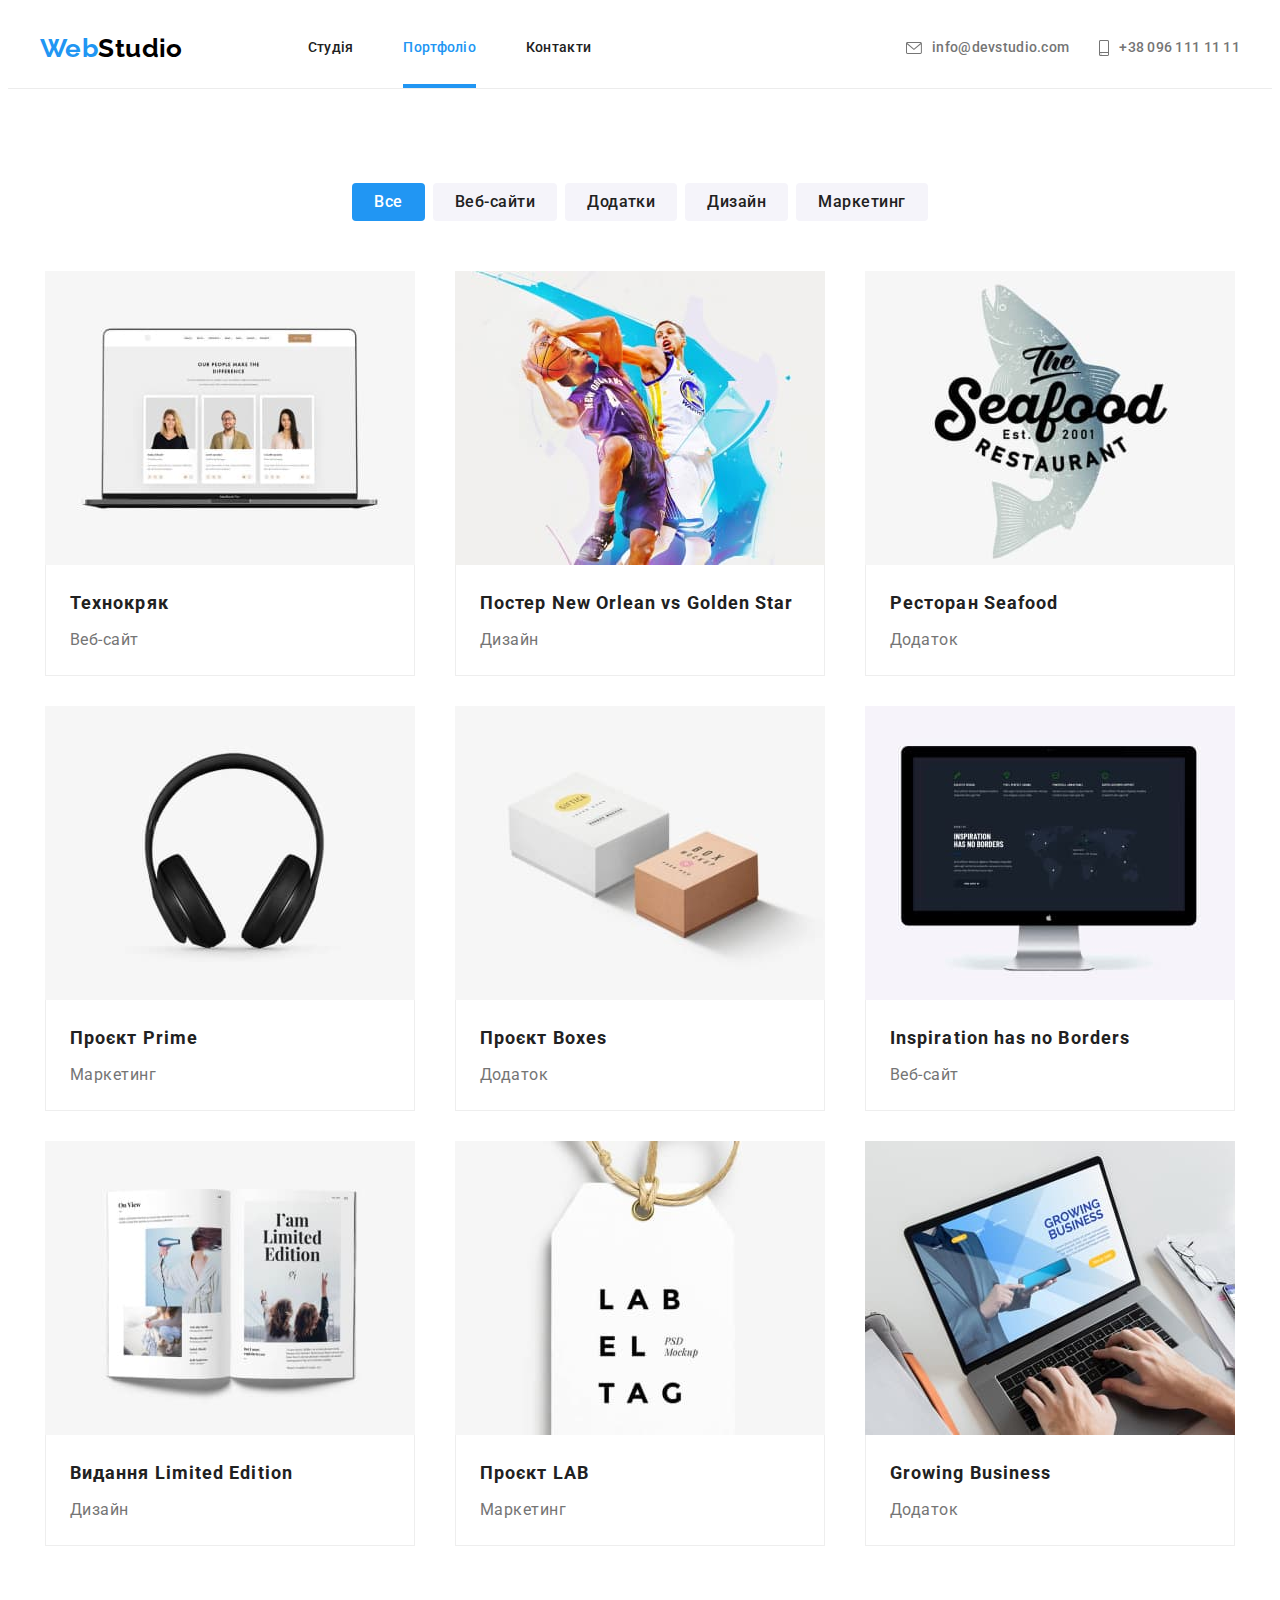
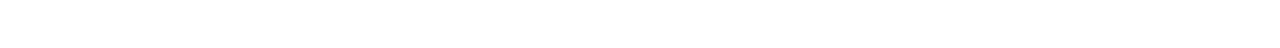
==== commit a1a9835c: "create adaptive footer on 90%" ====
--- a/portfolio.html
+++ b/portfolio.html
@@ -22,33 +22,41 @@
         <div class="container page-header">
             <nav class="page-header__navigation">
                 <a href="./index.html" class="logo">Web<span class="logo logo--black">Studio</span></a>
-                <ul class="site-nav page-header__site-nav">
-                    <li class="site-nav__item">
-                        <a href="./index.html" class="site-nav__link">Студія</a>
-                    </li>
-                    <li class="site-nav__item">
-                        <a href="./portfolio.html" class="site-nav__link site-nav__link--current">Портфоліо</a>
-                    </li>
-                    <li class="site-nav__item">
-                        <a href="" class="site-nav__link">Контакти</a>
-                    </li>
-                </ul>
+                <button type="button" class="button-menu" data-menu-button aria-expanded="false" aria-controls="menu-container">
+                    <svg width="40" height="40" aria-label="Перемикач мобільного меню">
+                        <use class="icon-open-menu" href="./images/icons.svg#icon-open-menu"></use>
+                        <use class="icon-close-menu" href="./images/icons.svg#icon-close-menu"></use>
+                    </svg>
+                </button>
+                <div class="menu-container" id="menu-container" data-menu>
+                    <ul class="site-nav menu-container__site-nav">
+                        <li class="site-nav__item">
+                            <a href="./index.html" class="site-nav__link">Студія</a>
+                        </li>
+                        <li class="site-nav__item">
+                            <a href="./portfolio.html" class="site-nav__link site-nav__link--current">Портфоліо</a>
+                        </li>
+                        <li class="site-nav__item">
+                            <a href="" class="site-nav__link">Контакти</a>
+                        </li>
+                    </ul>
+                    <ul class="contacts menu-container__contacts">
+                        <li class="contacts__item">
+                            <a class="contacts__link" href="mailto:info@devstudio.com">
+                                <svg class="contacts__icon" width="16" height="12" aria-hidden="true">
+                                    <use href="./images/icons.svg#icon-envelope"></use>
+                                </svg>info@devstudio.com</a>
+                        </li>
+                        <li class="contacts__item">
+                            <a class="contacts__link" href="tel:+380961111111">
+                                <svg class="contacts__icon" width="10" height="16" aria-hidden="true">
+                                    <use href="./images/icons.svg#icon-smartphone"></use>
+                                </svg>
+                                +38 096 111 11 11</a>
+                        </li>
+                    </ul>
+                </div>
             </nav>
-            <ul class="contacts page-header__contacts">
-                <li class="contacts__item">
-                    <a class="contacts__link" href="mailto:info@devstudio.com">
-                        <svg class="contacts__icon" width="16" height="12" aria-hidden="true">
-                            <use href="./images/icons.svg#icon-envelope"></use>
-                        </svg>info@devstudio.com</a>
-                </li>
-                <li class="contacts__item">
-                    <a class="contacts__link" href="tel:+380961111111">
-                        <svg class="contacts__icon" width="10" height="16" aria-hidden="true">
-                            <use href="./images/icons.svg#icon-smartphone"></use>
-                        </svg>
-                        +38 096 111 11 11</a>
-                </li>
-            </ul>
         </div>
     </header>
 
@@ -283,5 +291,6 @@
         </div>
     </footer> -->
     
+    <script src="./js/mobile-menu.js"></script>
 </body>
 </html>--- a/css/main.min.css
+++ b/css/main.min.css
@@ -1 +1 @@
-:root{--primary-text-color: #757575;--accent-color: #2196F3;--header-border-color: #ECECEC;--logo-text-color: #2196F3;--logo-black-text-color: #000000;--logo-white-text-color: #FFFFFF;--hero-text-color: #FFFFFF;--button-text-color: #FFFFFF;--title-text-color: #212121;--activity-item-title-color: #FFFFFF;--team-member-socials-color: #AFB1B8;--team-member-socials-accent-color: #FFFFFF;--client-color: #AFB1B8;--footer-white-text-color: #FFFFFF;--address-text-color: rgba(255, 255, 255, 0.6);--footer-input-color: #FFFFFF;--footer-input-placeholder-color: rgba(255, 255, 255, 0.6);--footer-input-border-color: rgba(255, 255, 255, 0.3);--form-input-border-color: rgba(33, 33, 33, 0.2);--form-input-placeholder-color: rgba(117, 117, 117, 0.5);--filter-accent-color: #FFFFFF;--portfolio-overlay-text-color: #FFFFFF;--primary-bcg-color: #FFFFFF;--hero-bcg-color: #2F303A;--button-color: #2196F3;--button-accent-color: #188CE8;--activity-item-bcg-color: rgba(47, 48, 58, 0.8);--team-bcg-color: #F5F4FA;--team-member-bcg-color: #FFFFFF;--footer-socials-bcg-color: rgba(255, 255, 255, 0.1);--portfolio-filter-bcg-color: #F5F4FA;--portfolio-filter-accent-color: #2196F3;--portfolio-overlay-bcg-color: rgba(33, 150, 243, 0.9);--portfolio-works-border-color: #EEEEEE;--hero-modal-backdrop-color: rgba(0, 0, 0, 0.2);--timing-function: cubic-bezier(0.4, 0, 0.2, 1);--duration: 250ms}.visually-hidden{position:absolute;width:1px;height:1px;margin:-1px;border:0;padding:0;white-space:nowrap;-webkit-clip-path:inset(100%);clip-path:inset(100%);clip:rect(0 0 0 0);overflow:hidden}.subscribe-form__button,.socials,.advantage__picture,.checkbox,.button-close{display:-webkit-box;display:-ms-flexbox;display:flex;-webkit-box-pack:center;-ms-flex-pack:center;justify-content:center;-webkit-box-align:center;-ms-flex-align:center;align-items:center}.client,.socials__link{display:-webkit-inline-box;display:-ms-inline-flexbox;display:inline-flex;-webkit-box-pack:center;-ms-flex-pack:center;justify-content:center;-webkit-box-align:center;-ms-flex-align:center;align-items:center}body{min-width:320px;font-family:"Roboto",sans-serif;font-size:14px;letter-spacing:.03em;background-color:var(--primary-bcg-color);color:var(--primary-text-color)}h1,h2,h3,h4,h5,h6,p{margin-top:0}ul{list-style:none;padding-left:0;margin:0}img{display:block;max-width:100%;height:auto}fieldset{margin:0;padding:0;border:none}.header{border-bottom:1px solid var(--header-border-color)}@media screen and (max-width: 767px){.header{display:-webkit-box;display:-ms-flexbox;display:flex;-webkit-box-align:center;-ms-flex-align:center;align-items:center;height:60px}}@media screen and (min-width: 768px){.header{height:80px}}.page-header{position:relative}.page-header__navigation{display:-webkit-box;display:-ms-flexbox;display:flex;-webkit-box-pack:justify;-ms-flex-pack:justify;justify-content:space-between;-webkit-box-align:center;-ms-flex-align:center;align-items:center}.logo{font-family:"Raleway";font-style:normal;font-weight:700;font-size:26px;line-height:1.19;text-decoration:none;color:var(--logo-text-color)}.logo--black{color:var(--logo-black-text-color)}.logo--white{color:var(--logo-white-text-color)}@media screen and (max-width: 767px){.site-nav{font-size:40px;line-height:1.175}.site-nav__item+.site-nav__item{margin-top:32px}}@media screen and (min-width: 768px){.site-nav{display:-webkit-box;display:-ms-flexbox;display:flex}.site-nav__item+.site-nav__item{margin-left:50px}}.site-nav__link{position:relative;display:block;padding-top:32px;padding-bottom:32px;font-weight:500;line-height:1.14;letter-spacing:.02em;text-decoration:none;color:var(--title-text-color);-webkit-transition-property:color;transition-property:color;-webkit-transition-timing-function:var(--timing-function);transition-timing-function:var(--timing-function);-webkit-transition-duration:var(--duration);transition-duration:var(--duration)}.site-nav__link::after{position:absolute;content:"";display:block;bottom:0;left:0;width:100%;height:4px;background-color:var(--accent-color);opacity:0;-webkit-transition-property:opacity;transition-property:opacity;-webkit-transition-timing-function:var(--timing-function);transition-timing-function:var(--timing-function);-webkit-transition-duration:var(--duration);transition-duration:var(--duration)}.site-nav__link--current::after{opacity:1}.site-nav__link--current,.site-nav__link:hover,.site-nav__link:focus{color:var(--accent-color)}@media screen and (min-width: 768px){.contacts{display:-webkit-box;display:-ms-flexbox;display:flex;-webkit-box-orient:vertical;-webkit-box-direction:normal;-ms-flex-direction:column;flex-direction:column;-webkit-box-pack:center;-ms-flex-pack:center;justify-content:center;margin-left:96px}.contacts__item+.contacts__item{margin-top:10px}}@media screen and (min-width: 1200px){.contacts{-webkit-box-orient:horizontal;-webkit-box-direction:normal;-ms-flex-direction:row;flex-direction:row;-webkit-box-align:center;-ms-flex-align:center;align-items:center;margin-left:315px}.contacts__item+.contacts__item{margin-left:30px;margin-top:0}}.contacts__link{display:-webkit-box;display:-ms-flexbox;display:flex;-webkit-box-align:center;-ms-flex-align:center;align-items:center;font-weight:500;line-height:1.14;letter-spacing:.02em;text-decoration:none;color:var(--primary-text-color);-webkit-transition-property:color;transition-property:color;-webkit-transition-timing-function:var(--timing-function);transition-timing-function:var(--timing-function);-webkit-transition-duration:var(--duration);transition-duration:var(--duration)}.contacts__link:hover,.contacts__link:focus{color:var(--accent-color)}.contacts__icon{margin-right:10px;fill:currentColor}.section{padding-top:60px;padding-bottom:60px}.section__title{margin-bottom:30px;font-size:28px;line-height:1.17;text-align:center;color:var(--title-text-color)}@media screen and (min-width: 1200px){.section{padding-top:94px;padding-bottom:94px}.section__title{margin-bottom:50px;font-size:36px;line-height:1.17;text-align:center;color:var(--title-text-color)}}.container{padding-left:15px;padding-right:15px;margin-left:auto;margin-right:auto}@media screen and (min-width: 480px){.container{width:480px}}@media screen and (min-width: 768px){.container{width:768px}}@media screen and (min-width: 1200px){.container{width:1200px}}.button{padding:10px 32px;font-family:inherit;font-weight:700;font-size:16px;line-height:1.875;text-align:center;letter-spacing:.06em;color:var(--button-text-color);background-color:var(--button-color);-webkit-box-shadow:0px 4px 4px rgba(0,0,0,.15);box-shadow:0px 4px 4px rgba(0,0,0,.15);border-radius:4px;border:none;cursor:pointer;-webkit-transition-property:background-color;transition-property:background-color;-webkit-transition-timing-function:var(--timing-function);transition-timing-function:var(--timing-function);-webkit-transition-duration:var(--duration);transition-duration:var(--duration)}.button--standart-sizes{width:200px;height:50px}.button:hover,.button:focus{background-color:var(--button-accent-color)}.button-close{position:absolute;width:30px;height:30px;top:8px;right:8px;background-color:rgba(0,0,0,0);fill:var(--logo-black-text-color);border-radius:50%;border:1px solid rgba(0,0,0,.1);cursor:pointer;-webkit-transition-property:fill;transition-property:fill;-webkit-transition-timing-function:var(--timing-function);transition-timing-function:var(--timing-function);-webkit-transition-duration:var(--duration);transition-duration:var(--duration)}.button-close:hover,.button-close:focus{fill:var(--accent-color)}.form-field{display:-webkit-box;display:-ms-flexbox;display:flex;-webkit-box-orient:vertical;-webkit-box-direction:normal;-ms-flex-direction:column;flex-direction:column}.form-field__label{margin-bottom:4px;font-size:12px;line-height:1.167}.form-field__inner{position:relative}.form-field__input{padding:12px 16px 12px 42px;font-size:12px;line-height:1.167;border:1px solid var(--form-input-border-color);border-radius:4px;width:100%;height:40px;cursor:pointer;-webkit-transition-property:border;transition-property:border;-webkit-transition-timing-function:var(--timing-function);transition-timing-function:var(--timing-function);-webkit-transition-duration:var(--duration);transition-duration:var(--duration)}.form-field__input::-webkit-input-placeholder{color:var(--form-input-placeholder-color)}.form-field__input::-moz-placeholder{color:var(--form-input-placeholder-color)}.form-field__input:-ms-input-placeholder{color:var(--form-input-placeholder-color)}.form-field__input::-ms-input-placeholder{color:var(--form-input-placeholder-color)}.form-field__input::placeholder{color:var(--form-input-placeholder-color)}.form-field__icon{position:absolute;top:50%;left:12px;width:18px;height:18px;fill:var(--title-text-color);-webkit-transform:translateY(-50%);transform:translateY(-50%);-webkit-transition-property:fill;transition-property:fill;-webkit-transition-timing-function:var(--timing-function);transition-timing-function:var(--timing-function);-webkit-transition-duration:var(--duration);transition-duration:var(--duration)}.form-field:focus-within .form-field__input{outline:none;border:1px solid var(--accent-color)}.form-field:focus-within .form-field__icon{fill:var(--accent-color)}.comment__textarea{resize:none;height:120px;width:100%;padding:12px 16px}.checkbox__label{position:relative;display:-webkit-box;display:-ms-flexbox;display:flex;-webkit-box-align:center;-ms-flex-align:center;align-items:center;margin-bottom:0;font-size:14px;line-height:1.714;letter-spacing:.03em;cursor:pointer}.checkbox__icon{margin-right:7px;width:16px;height:15px}.checkbox__icon--passive{fill:var(--title-text-color);opacity:1;-webkit-transition-property:opacity,fill;transition-property:opacity,fill;-webkit-transition-timing-function:var(--timing-function);transition-timing-function:var(--timing-function);-webkit-transition-duration:var(--duration);transition-duration:var(--duration)}.checkbox__icon--active{position:absolute;left:0;top:50%;-webkit-transform:translateY(-50%);transform:translateY(-50%);background-color:var(--button-color);border-radius:2px;opacity:0;-webkit-transition-property:opacity;transition-property:opacity;-webkit-transition-timing-function:var(--timing-function);transition-timing-function:var(--timing-function);-webkit-transition-duration:var(--duration);transition-duration:var(--duration)}.checkbox__conditions-link{color:var(--accent-color);margin-left:7px}.checkbox__input:checked+.checkbox__label>.checkbox__icon--passive{opacity:0}.checkbox__input:checked+.checkbox__label>.checkbox__icon--active{opacity:1}.checkbox__input:focus+.checkbox__label>.checkbox__icon--passive{fill:var(--accent-color)}.advantage{width:100%}.advantage__picture{height:120px;margin-bottom:30px;background-color:var(--team-bcg-color);border-radius:4px}.advantage__icon{width:70px;height:70px}.advantage__title{margin-bottom:10px;font-size:14px;line-height:1.14;text-transform:uppercase;color:var(--title-text-color)}.advantage__desc{margin-bottom:0;line-height:1.714}.activity-card{position:relative}.activity-card__title{position:absolute;left:0;bottom:0;padding-top:27px;padding-bottom:27px;margin-bottom:0;width:100%;height:70px;font-size:14px;line-height:1.14;text-align:center;text-transform:uppercase;background-color:var(--activity-item-bcg-color);color:var(--activity-item-title-color)}.team-member{width:100%;background:var(--team-member-bcg-color);-webkit-box-shadow:0px 1px 3px rgba(0,0,0,.12),0px 1px 1px rgba(0,0,0,.14),0px 2px 1px rgba(0,0,0,.2);box-shadow:0px 1px 3px rgba(0,0,0,.12),0px 1px 1px rgba(0,0,0,.14),0px 2px 1px rgba(0,0,0,.2);border-radius:0px 0px 4px 4px}.team-member__wrapper{padding-top:30px;padding-bottom:30px}.team-member__name{margin-bottom:10px;font-weight:500;font-size:16px;line-height:1.19;text-align:center;color:var(--title-text-color)}.team-member__function{font-size:16px;line-height:1.19;text-align:center}.socials__item:not(:first-child){margin-left:10px}.socials__link{width:44px;height:44px;border-radius:50%;fill:var(--footer-white-text-color);background-color:var(--footer-socials-bcg-color);-webkit-transition-property:background-color;transition-property:background-color;-webkit-transition-timing-function:var(--timing-function);transition-timing-function:var(--timing-function);-webkit-transition-duration:var(--duration);transition-duration:var(--duration)}.socials__link:hover,.socials__link:focus{background-color:var(--accent-color)}.socials__link--grey{color:var(--team-member-socials-color);-webkit-transition-property:color,background-color;transition-property:color,background-color;-webkit-transition-timing-function:var(--timing-function);transition-timing-function:var(--timing-function);-webkit-transition-duration:var(--duration);transition-duration:var(--duration)}.socials__link--grey:hover,.socials__link--grey:focus{color:var(--team-member-socials-accent-color)}.socials__icon{width:20px;height:20px}.socials__icon--currentcolor{fill:currentColor}.client{width:100%;height:92px;border-radius:4px;border:1px solid var(--client-color);color:var(--client-color);-webkit-transition-property:color,border-color;transition-property:color,border-color;-webkit-transition-timing-function:var(--timing-function);transition-timing-function:var(--timing-function);-webkit-transition-duration:var(--duration);transition-duration:var(--duration)}.client:hover,.client:focus{color:var(--accent-color);border-color:var(--accent-color)}.client__icon{fill:currentColor}.client__icon--standart-height{height:52px}.footer{padding:60px 0;background-color:var(--hero-bcg-color)}.page-footer{display:-webkit-box;display:-ms-flexbox;display:flex;-webkit-box-align:baseline;-ms-flex-align:baseline;align-items:baseline}.page-footer__logo{display:block;margin-bottom:20px}.page-footer__connect{margin-left:70px;width:206px}.page-footer__title{margin-bottom:20px;font-size:14px;line-height:1.14;text-transform:uppercase;color:var(--footer-white-text-color)}.page-footer__subscribe{margin-left:auto}.address__item:not(:last-child){margin-bottom:9px}.address__link{font-style:normal;font-weight:400;line-height:1.71;text-decoration:none;color:var(--footer-white-text-color)}.address__link--accent{color:var(--address-text-color);-webkit-transition-property:color;transition-property:color;-webkit-transition-timing-function:var(--timing-function);transition-timing-function:var(--timing-function);-webkit-transition-duration:var(--duration);transition-duration:var(--duration)}.address__link--accent:hover,.address__link--accent:focus{color:var(--accent-color)}.subscribe-form{display:-webkit-box;display:-ms-flexbox;display:flex;-webkit-box-align:center;-ms-flex-align:center;align-items:center}.subscribe-form__input{padding:15px 16px;margin-right:12px;font-size:16px;line-height:1.25;color:var(--footer-input-placeholder-color);background-color:rgba(0,0,0,0);border:1px solid var(--footer-input-border-color);border-radius:4px;width:358px;height:50px;cursor:pointer;-webkit-transition-property:border;transition-property:border;-webkit-transition-timing-function:var(--timing-function);transition-timing-function:var(--timing-function);-webkit-transition-duration:var(--duration);transition-duration:var(--duration)}.subscribe-form__input:focus-within{outline:none;border:1px solid var(--accent-color);color:var(--footer-input-color)}.subscribe-form__icon{margin-left:10px;width:24px;height:24px;fill:currentColor}.filter-button{padding:6px 22px;border:none;font-family:inherit;font-weight:500;font-size:16px;line-height:1.625;text-align:center;letter-spacing:.03em;color:var(--title-text-color);background-color:var(--portfolio-filter-bcg-color);border-radius:4px;cursor:pointer;-webkit-transition-property:color,background-color,-webkit-box-shadow;transition-property:color,background-color,-webkit-box-shadow;transition-property:color,background-color,box-shadow;transition-property:color,background-color,box-shadow,-webkit-box-shadow;-webkit-transition-timing-function:var(--timing-function);transition-timing-function:var(--timing-function);-webkit-transition-duration:var(--duration);transition-duration:var(--duration)}.filter-button--active{color:var(--filter-accent-color);background:var(--portfolio-filter-accent-color)}.filter-button:hover,.filter-button:focus{color:var(--filter-accent-color);background-color:var(--portfolio-filter-accent-color);-webkit-box-shadow:0px 3px 1px rgba(0,0,0,.1),0px 1px 2px rgba(0,0,0,.08),0px 2px 2px rgba(0,0,0,.12);box-shadow:0px 3px 1px rgba(0,0,0,.1),0px 1px 2px rgba(0,0,0,.08),0px 2px 2px rgba(0,0,0,.12)}.work{display:-webkit-box;display:-ms-flexbox;display:flex;-webkit-box-orient:vertical;-webkit-box-direction:normal;-ms-flex-direction:column;flex-direction:column;text-decoration:none;-webkit-transition-property:-webkit-box-shadow;transition-property:-webkit-box-shadow;transition-property:box-shadow;transition-property:box-shadow, -webkit-box-shadow;-webkit-transition-timing-function:var(--timing-function);transition-timing-function:var(--timing-function);-webkit-transition-duration:var(--duration);transition-duration:var(--duration)}.work:hover,.work:focus{-webkit-box-shadow:1px 4px 6px rgba(0,0,0,.16),0px 4px 4px rgba(0,0,0,.06),0px 1px 1px rgba(0,0,0,.12);box-shadow:1px 4px 6px rgba(0,0,0,.16),0px 4px 4px rgba(0,0,0,.06),0px 1px 1px rgba(0,0,0,.12)}.work__card{position:relative;overflow:hidden}.work__overlay{position:absolute;top:0;left:0;width:100%;height:100%;background-color:var(--portfolio-overlay-bcg-color);opacity:0;-webkit-transform:translateY(100%);transform:translateY(100%);-webkit-transition-property:opacity,-webkit-transform;transition-property:opacity,-webkit-transform;transition-property:opacity,transform;transition-property:opacity,transform,-webkit-transform;-webkit-transition-timing-function:var(--timing-function);transition-timing-function:var(--timing-function);-webkit-transition-duration:var(--duration);transition-duration:var(--duration)}.work__overlay-description{position:absolute;top:50%;left:50%;-webkit-transform:translate(-50%, -50%);transform:translate(-50%, -50%);width:100%;margin-bottom:0;padding:0 24px;font-size:18px;line-height:1.556;color:var(--portfolio-overlay-text-color)}.work:hover .work__overlay,.work:focus .work__overlay{opacity:1;-webkit-transform:translateY(0);transform:translateY(0)}.work__caption{-webkit-box-flex:1;-ms-flex-positive:1;flex-grow:1;padding:20px 24px;border-left:1px solid var(--portfolio-works-border-color);border-right:1px solid var(--portfolio-works-border-color);border-bottom:1px solid var(--portfolio-works-border-color)}.work__title{margin-bottom:4px;font-weight:700;font-size:18px;line-height:2;letter-spacing:.06em;color:var(--title-text-color)}.work__type{margin-bottom:0;font-weight:400;font-size:16px;line-height:1.875;letter-spacing:.03em;color:var(--primary-text-color)}.button-menu{display:-webkit-inline-box;display:-ms-inline-flexbox;display:inline-flex;width:40px;height:40px;padding:0;margin:0;border:none;background-color:rgba(0,0,0,0);cursor:pointer}@media screen and (min-width: 768px){.button-menu{display:none}}.button-menu .icon-close-menu{display:none}.button-menu.is-open .icon-close-menu{display:block}.button-menu.is-open .icon-open-menu{display:none}@media screen and (max-width: 767px){.menu-container{display:none;position:absolute;top:100%;left:0;width:100%;height:796px;background-color:var(--primary-bcg-color);padding:48px 40px}}@media screen and (min-width: 768px){.menu-container{display:-webkit-box;display:-ms-flexbox;display:flex}}.menu-container.is-open{display:block}.overlay{max-width:1600px;height:600px;margin-left:auto;margin-right:auto;background-image:-webkit-gradient(linear, left top, right top, from(rgba(47, 48, 58, 0.4)), to(rgba(47, 48, 58, 0.4))),url(../images/hero-image.jpg);background-image:linear-gradient(to right, rgba(47, 48, 58, 0.4), rgba(47, 48, 58, 0.4)),url(../images/hero-image.jpg);background-repeat:no-repeat;background-position:center;background-size:cover}.hero{padding:200px 0;text-align:center;background-color:var(--hero-bcg-color)}.hero__title{width:600px;margin-left:auto;margin-right:auto;margin-bottom:30px;font-weight:900;font-size:44px;line-height:1.36;letter-spacing:.06em;text-transform:uppercase;color:var(--hero-text-color)}@media screen and (min-width: 768px){.advantages__list{display:-webkit-box;display:-ms-flexbox;display:flex}}@media screen and (max-width: 1199px){.advantages__list{-ms-flex-wrap:wrap;flex-wrap:wrap;row-gap:57px;-webkit-column-gap:30px;-moz-column-gap:30px;column-gap:30px}}@media screen and (max-width: 767px){.advantages__item+.advantages__item{margin-top:30px}}@media screen and (min-width: 768px){.advantages__item{-ms-flex-preferred-size:calc((100% - 30px)/2);flex-basis:calc((100% - 30px)/2)}}@media screen and (min-width: 1200px){.advantages__item{-ms-flex-preferred-size:calc((100% - 90px)/4);flex-basis:calc((100% - 90px)/4)}.advantages__item+.advantages__item{margin-left:30px}}.activities{display:none;padding-top:0}@media screen and (min-width: 1200px){.activities{display:block}}.activities__list{display:-webkit-box;display:-ms-flexbox;display:flex}.activities__item+.activities__item{margin-left:30px}.team{background-color:var(--team-bcg-color)}@media screen and (min-width: 768px){.team__list{display:-webkit-box;display:-ms-flexbox;display:flex}}@media screen and (max-width: 1199px){.team__list{-ms-flex-wrap:wrap;flex-wrap:wrap;gap:30px}}@media screen and (max-width: 767px){.team__item+.team__item{margin-top:30px}}@media screen and (min-width: 768px){.team__item{-ms-flex-preferred-size:calc((100% - 30px)/2);flex-basis:calc((100% - 30px)/2)}}@media screen and (min-width: 1200px){.team__item{-ms-flex-preferred-size:calc((100% - 90px)/4);flex-basis:calc((100% - 90px)/4)}.team__item+.team__item{margin-left:30px}}@media screen and (min-width: 480px){.clients__list{display:-webkit-box;display:-ms-flexbox;display:flex}}@media screen and (max-width: 1199px){.clients__list{-ms-flex-wrap:wrap;flex-wrap:wrap;gap:30px}}@media screen and (min-width: 1200px){.clients__list{-webkit-box-pack:center;-ms-flex-pack:center;justify-content:center;-webkit-box-align:center;-ms-flex-align:center;align-items:center}}@media screen and (min-width: 480px){.clients__item{-ms-flex-preferred-size:calc((100% - 30px)/2);flex-basis:calc((100% - 30px)/2)}}@media screen and (min-width: 768px){.clients__item{-ms-flex-preferred-size:calc((100% - 60px)/3);flex-basis:calc((100% - 60px)/3)}}@media screen and (min-width: 1200px){.clients__item{-ms-flex-preferred-size:calc((100% - 150px)/6);flex-basis:calc((100% - 150px)/6)}.clients__item:not(:first-child){margin-left:30px}}.backdrop{position:fixed;top:0;left:0;width:100%;height:100%;background-color:var(--hero-modal-backdrop-color);opacity:1;-webkit-transition-property:opacity,visibility;transition-property:opacity,visibility;-webkit-transition-timing-function:var(--timing-function);transition-timing-function:var(--timing-function);-webkit-transition-duration:var(--duration);transition-duration:var(--duration)}.is-hidden{visibility:hidden;opacity:0;pointer-events:none}.modal{position:absolute;top:50%;left:50%;min-width:528px;max-height:581px;height:100%;border-top-left-radius:4px;border-top-right-radius:4px;border-bottom-right-radius:4px;border-bottom-left-radius:4px;background-color:var(--primary-bcg-color);-webkit-transform:translate(-50%, -50%) scale(1);transform:translate(-50%, -50%) scale(1);-webkit-transition-property:-webkit-transform;transition-property:-webkit-transform;transition-property:transform;transition-property:transform, -webkit-transform;-webkit-transition-timing-function:var(--timing-function);transition-timing-function:var(--timing-function);-webkit-transition-duration:var(--duration);transition-duration:var(--duration)}.backdrop.is-hidden .modal{-webkit-transform:translate(-50%, -50%) scale(1.2);transform:translate(-50%, -50%) scale(1.2)}.main-form{width:528px;margin-left:auto;margin-right:auto;padding:40px}.main-form__title{display:block;font-size:20px;line-height:1.15;text-align:center;margin-bottom:12px;color:var(--title-text-color)}.main-form__fieldset{margin-bottom:20px}.main-form__form-field{margin-bottom:10px}.main-form__comment{margin-bottom:0px}.main-form__checkbox{margin-bottom:30px}.main-form__button-submit{padding:0;margin-left:124px;margin-right:124px}.portfolio__filter{margin-bottom:40px;display:-webkit-box;display:-ms-flexbox;display:flex;-webkit-box-pack:center;-ms-flex-pack:center;justify-content:center}@media screen and (max-width: 767px){.portfolio__filter{-ms-flex-wrap:wrap;flex-wrap:wrap;row-gap:15px;-webkit-box-pack:start;-ms-flex-pack:start;justify-content:start}}@media screen and (min-width: 768px){.portfolio__filter{margin-bottom:30px}}@media screen and (min-width: 1200px){.portfolio__filter{margin-bottom:50px}}.portfolio__filter-item:not(:last-child){margin-right:8px}@media screen and (min-width: 768px){.portfolio__works{display:-webkit-box;display:-ms-flexbox;display:flex;-ms-flex-wrap:wrap;flex-wrap:wrap;gap:30px}}.portfolio__works-item{display:-webkit-box;display:-ms-flexbox;display:flex;-webkit-box-pack:center;-ms-flex-pack:center;justify-content:center;-ms-flex-preferred-size:100%;flex-basis:100%}@media screen and (max-width: 767px){.portfolio__works-item+.portfolio__works-item{margin-top:30px}}@media screen and (min-width: 768px){.portfolio__works-item{-ms-flex-preferred-size:calc((100% - 30px)/2);flex-basis:calc((100% - 30px)/2)}}@media screen and (min-width: 1200px){.portfolio__works-item{-ms-flex-preferred-size:calc((100% - 60px)/3);flex-basis:calc((100% - 60px)/3)}}/*# sourceMappingURL=main.min.css.map */+:root{--primary-text-color: #757575;--accent-color: #2196F3;--header-border-color: #ECECEC;--logo-text-color: #2196F3;--logo-black-text-color: #000000;--logo-white-text-color: #FFFFFF;--hero-text-color: #FFFFFF;--button-text-color: #FFFFFF;--title-text-color: #212121;--activity-item-title-color: #FFFFFF;--team-member-socials-color: #AFB1B8;--team-member-socials-accent-color: #FFFFFF;--client-color: #AFB1B8;--footer-white-text-color: #FFFFFF;--address-text-color: rgba(255, 255, 255, 0.6);--footer-input-color: #FFFFFF;--footer-input-placeholder-color: rgba(255, 255, 255, 0.6);--footer-input-border-color: rgba(255, 255, 255, 0.3);--form-input-border-color: rgba(33, 33, 33, 0.2);--form-input-placeholder-color: rgba(117, 117, 117, 0.5);--filter-accent-color: #FFFFFF;--portfolio-overlay-text-color: #FFFFFF;--primary-bcg-color: #FFFFFF;--hero-bcg-color: #2F303A;--button-color: #2196F3;--button-accent-color: #188CE8;--activity-item-bcg-color: rgba(47, 48, 58, 0.8);--team-bcg-color: #F5F4FA;--team-member-bcg-color: #FFFFFF;--footer-socials-bcg-color: rgba(255, 255, 255, 0.1);--portfolio-filter-bcg-color: #F5F4FA;--portfolio-filter-accent-color: #2196F3;--portfolio-overlay-bcg-color: rgba(33, 150, 243, 0.9);--portfolio-works-border-color: #EEEEEE;--hero-modal-backdrop-color: rgba(0, 0, 0, 0.2);--timing-function: cubic-bezier(0.4, 0, 0.2, 1);--duration: 250ms}.visually-hidden{position:absolute;width:1px;height:1px;margin:-1px;border:0;padding:0;white-space:nowrap;-webkit-clip-path:inset(100%);clip-path:inset(100%);clip:rect(0 0 0 0);overflow:hidden}.subscribe-form__button,.socials,.advantage__picture,.checkbox,.button-close{display:-webkit-box;display:-ms-flexbox;display:flex;-webkit-box-pack:center;-ms-flex-pack:center;justify-content:center;-webkit-box-align:center;-ms-flex-align:center;align-items:center}.client,.socials__link{display:-webkit-inline-box;display:-ms-inline-flexbox;display:inline-flex;-webkit-box-pack:center;-ms-flex-pack:center;justify-content:center;-webkit-box-align:center;-ms-flex-align:center;align-items:center}body{min-width:320px;font-family:"Roboto",sans-serif;font-size:14px;letter-spacing:.03em;background-color:var(--primary-bcg-color);color:var(--primary-text-color)}h1,h2,h3,h4,h5,h6,p{margin-top:0}ul{list-style:none;padding-left:0;margin:0}img{display:block;max-width:100%;height:auto}fieldset{margin:0;padding:0;border:none}.header{border-bottom:1px solid var(--header-border-color)}@media screen and (max-width: 767px){.header{display:-webkit-box;display:-ms-flexbox;display:flex;-webkit-box-align:center;-ms-flex-align:center;align-items:center;height:60px}}@media screen and (min-width: 768px){.header{height:80px}}.page-header{position:relative}.page-header__navigation{display:-webkit-box;display:-ms-flexbox;display:flex;-webkit-box-pack:justify;-ms-flex-pack:justify;justify-content:space-between;-webkit-box-align:center;-ms-flex-align:center;align-items:center}.logo{font-family:"Raleway";font-style:normal;font-weight:700;font-size:26px;line-height:1.19;text-decoration:none;color:var(--logo-text-color)}.logo--black{color:var(--logo-black-text-color)}.logo--white{color:var(--logo-white-text-color)}@media screen and (max-width: 767px){.site-nav{font-size:40px;line-height:1.175}.site-nav__item+.site-nav__item{margin-top:32px}}@media screen and (min-width: 768px){.site-nav{display:-webkit-box;display:-ms-flexbox;display:flex}.site-nav__item+.site-nav__item{margin-left:50px}.site-nav__link::after{position:absolute;content:"";display:block;bottom:0;left:0;width:100%;height:4px;background-color:var(--accent-color);opacity:0;-webkit-transition-property:opacity;transition-property:opacity;-webkit-transition-timing-function:var(--timing-function);transition-timing-function:var(--timing-function);-webkit-transition-duration:var(--duration);transition-duration:var(--duration)}}.site-nav__link{position:relative;display:block;padding-top:32px;padding-bottom:32px;font-weight:500;line-height:1.14;letter-spacing:.02em;text-decoration:none;color:var(--title-text-color);-webkit-transition-property:color;transition-property:color;-webkit-transition-timing-function:var(--timing-function);transition-timing-function:var(--timing-function);-webkit-transition-duration:var(--duration);transition-duration:var(--duration)}.site-nav__link--current::after{opacity:1}.site-nav__link--current,.site-nav__link:hover,.site-nav__link:focus{color:var(--accent-color)}@media screen and (min-width: 768px){.contacts{display:-webkit-box;display:-ms-flexbox;display:flex;-webkit-box-orient:vertical;-webkit-box-direction:normal;-ms-flex-direction:column;flex-direction:column;-webkit-box-pack:center;-ms-flex-pack:center;justify-content:center;margin-left:96px}.contacts__item+.contacts__item{margin-top:10px}}@media screen and (min-width: 1200px){.contacts{-webkit-box-orient:horizontal;-webkit-box-direction:normal;-ms-flex-direction:row;flex-direction:row;-webkit-box-align:center;-ms-flex-align:center;align-items:center;margin-left:315px}.contacts__item+.contacts__item{margin-left:30px;margin-top:0}}.contacts__link{display:-webkit-box;display:-ms-flexbox;display:flex;-webkit-box-align:center;-ms-flex-align:center;align-items:center;font-weight:500;line-height:1.14;letter-spacing:.02em;text-decoration:none;color:var(--primary-text-color);-webkit-transition-property:color;transition-property:color;-webkit-transition-timing-function:var(--timing-function);transition-timing-function:var(--timing-function);-webkit-transition-duration:var(--duration);transition-duration:var(--duration)}.contacts__link:hover,.contacts__link:focus{color:var(--accent-color)}.contacts__icon{margin-right:10px;fill:currentColor}.section{padding-top:60px;padding-bottom:60px}.section__title{margin-bottom:30px;font-size:28px;line-height:1.17;text-align:center;color:var(--title-text-color)}@media screen and (min-width: 1200px){.section{padding-top:94px;padding-bottom:94px}.section__title{margin-bottom:50px;font-size:36px;line-height:1.17;text-align:center;color:var(--title-text-color)}}.container{padding-left:15px;padding-right:15px;margin-left:auto;margin-right:auto}@media screen and (min-width: 480px){.container{width:480px}}@media screen and (min-width: 768px){.container{width:768px}}@media screen and (min-width: 1200px){.container{width:1200px}}.button{padding:10px 32px;font-family:inherit;font-weight:700;font-size:16px;line-height:1.875;text-align:center;letter-spacing:.06em;color:var(--button-text-color);background-color:var(--button-color);-webkit-box-shadow:0px 4px 4px rgba(0,0,0,.15);box-shadow:0px 4px 4px rgba(0,0,0,.15);border-radius:4px;border:none;cursor:pointer;-webkit-transition-property:background-color;transition-property:background-color;-webkit-transition-timing-function:var(--timing-function);transition-timing-function:var(--timing-function);-webkit-transition-duration:var(--duration);transition-duration:var(--duration)}.button--standart-sizes{width:200px;height:50px}.button:hover,.button:focus{background-color:var(--button-accent-color)}.button-close{position:absolute;width:30px;height:30px;top:8px;right:8px;background-color:rgba(0,0,0,0);fill:var(--logo-black-text-color);border-radius:50%;border:1px solid rgba(0,0,0,.1);cursor:pointer;-webkit-transition-property:fill;transition-property:fill;-webkit-transition-timing-function:var(--timing-function);transition-timing-function:var(--timing-function);-webkit-transition-duration:var(--duration);transition-duration:var(--duration)}.button-close:hover,.button-close:focus{fill:var(--accent-color)}.form-field{display:-webkit-box;display:-ms-flexbox;display:flex;-webkit-box-orient:vertical;-webkit-box-direction:normal;-ms-flex-direction:column;flex-direction:column}.form-field__label{margin-bottom:4px;font-size:12px;line-height:1.167}.form-field__inner{position:relative}.form-field__input{padding:12px 16px 12px 42px;font-size:12px;line-height:1.167;border:1px solid var(--form-input-border-color);border-radius:4px;width:100%;height:40px;cursor:pointer;-webkit-transition-property:border;transition-property:border;-webkit-transition-timing-function:var(--timing-function);transition-timing-function:var(--timing-function);-webkit-transition-duration:var(--duration);transition-duration:var(--duration)}.form-field__input::-webkit-input-placeholder{color:var(--form-input-placeholder-color)}.form-field__input::-moz-placeholder{color:var(--form-input-placeholder-color)}.form-field__input:-ms-input-placeholder{color:var(--form-input-placeholder-color)}.form-field__input::-ms-input-placeholder{color:var(--form-input-placeholder-color)}.form-field__input::placeholder{color:var(--form-input-placeholder-color)}.form-field__icon{position:absolute;top:50%;left:12px;width:18px;height:18px;fill:var(--title-text-color);-webkit-transform:translateY(-50%);transform:translateY(-50%);-webkit-transition-property:fill;transition-property:fill;-webkit-transition-timing-function:var(--timing-function);transition-timing-function:var(--timing-function);-webkit-transition-duration:var(--duration);transition-duration:var(--duration)}.form-field:focus-within .form-field__input{outline:none;border:1px solid var(--accent-color)}.form-field:focus-within .form-field__icon{fill:var(--accent-color)}.comment__textarea{resize:none;height:120px;width:100%;padding:12px 16px}.checkbox__label{position:relative;display:-webkit-box;display:-ms-flexbox;display:flex;-webkit-box-align:center;-ms-flex-align:center;align-items:center;margin-bottom:0;font-size:14px;line-height:1.714;letter-spacing:.03em;cursor:pointer}.checkbox__icon{margin-right:7px;width:16px;height:15px}.checkbox__icon--passive{fill:var(--title-text-color);opacity:1;-webkit-transition-property:opacity,fill;transition-property:opacity,fill;-webkit-transition-timing-function:var(--timing-function);transition-timing-function:var(--timing-function);-webkit-transition-duration:var(--duration);transition-duration:var(--duration)}.checkbox__icon--active{position:absolute;left:0;top:50%;-webkit-transform:translateY(-50%);transform:translateY(-50%);background-color:var(--button-color);border-radius:2px;opacity:0;-webkit-transition-property:opacity;transition-property:opacity;-webkit-transition-timing-function:var(--timing-function);transition-timing-function:var(--timing-function);-webkit-transition-duration:var(--duration);transition-duration:var(--duration)}.checkbox__conditions-link{color:var(--accent-color);margin-left:7px}.checkbox__input:checked+.checkbox__label>.checkbox__icon--passive{opacity:0}.checkbox__input:checked+.checkbox__label>.checkbox__icon--active{opacity:1}.checkbox__input:focus+.checkbox__label>.checkbox__icon--passive{fill:var(--accent-color)}.advantage{width:100%}.advantage__picture{height:120px;margin-bottom:30px;background-color:var(--team-bcg-color);border-radius:4px}.advantage__icon{width:70px;height:70px}.advantage__title{margin-bottom:10px;font-size:14px;line-height:1.14;text-transform:uppercase;color:var(--title-text-color)}.advantage__desc{margin-bottom:0;line-height:1.714}.activity-card{position:relative}.activity-card__title{position:absolute;left:0;bottom:0;padding-top:27px;padding-bottom:27px;margin-bottom:0;width:100%;height:70px;font-size:14px;line-height:1.14;text-align:center;text-transform:uppercase;background-color:var(--activity-item-bcg-color);color:var(--activity-item-title-color)}.team-member{width:100%;background:var(--team-member-bcg-color);-webkit-box-shadow:0px 1px 3px rgba(0,0,0,.12),0px 1px 1px rgba(0,0,0,.14),0px 2px 1px rgba(0,0,0,.2);box-shadow:0px 1px 3px rgba(0,0,0,.12),0px 1px 1px rgba(0,0,0,.14),0px 2px 1px rgba(0,0,0,.2);border-radius:0px 0px 4px 4px}.team-member__wrapper{padding-top:30px;padding-bottom:30px}.team-member__name{margin-bottom:10px;font-weight:500;font-size:16px;line-height:1.19;text-align:center;color:var(--title-text-color)}.team-member__function{font-size:16px;line-height:1.19;text-align:center}.socials__item:not(:first-child){margin-left:10px}.socials__link{width:44px;height:44px;border-radius:50%;fill:var(--footer-white-text-color);background-color:var(--footer-socials-bcg-color);-webkit-transition-property:background-color;transition-property:background-color;-webkit-transition-timing-function:var(--timing-function);transition-timing-function:var(--timing-function);-webkit-transition-duration:var(--duration);transition-duration:var(--duration)}.socials__link:hover,.socials__link:focus{background-color:var(--accent-color)}.socials__link--grey{color:var(--team-member-socials-color);-webkit-transition-property:color,background-color;transition-property:color,background-color;-webkit-transition-timing-function:var(--timing-function);transition-timing-function:var(--timing-function);-webkit-transition-duration:var(--duration);transition-duration:var(--duration)}.socials__link--grey:hover,.socials__link--grey:focus{color:var(--team-member-socials-accent-color)}.socials__icon{width:20px;height:20px}.socials__icon--currentcolor{fill:currentColor}.client{width:100%;height:92px;border-radius:4px;border:1px solid var(--client-color);color:var(--client-color);-webkit-transition-property:color,border-color;transition-property:color,border-color;-webkit-transition-timing-function:var(--timing-function);transition-timing-function:var(--timing-function);-webkit-transition-duration:var(--duration);transition-duration:var(--duration)}.client:hover,.client:focus{color:var(--accent-color);border-color:var(--accent-color)}.client__icon{fill:currentColor}.client__icon--standart-height{height:52px}.footer{padding:60px 0;background-color:var(--hero-bcg-color)}.page-footer__title{margin-bottom:20px;font-size:14px;line-height:1.14;text-transform:uppercase;color:var(--footer-white-text-color)}@media screen and (max-width: 1199px){.page-footer{text-align:center}}.page-footer__logo{display:block;margin-bottom:20px}.page-footer__address-nav{margin-bottom:60px}.page-footer__connect{margin-bottom:60px}@media screen and (min-width: 1200px){.page-footer{display:-webkit-box;display:-ms-flexbox;display:flex;-webkit-box-align:baseline;-ms-flex-align:baseline;align-items:baseline}.page-footer__connect{margin-left:70px;width:206px}.page-footer__subscribe{margin-left:auto}}.address__item:not(:last-child){margin-bottom:9px}.address__link{font-style:normal;font-weight:400;line-height:1.71;text-decoration:none;color:var(--footer-white-text-color)}.address__link--accent{color:var(--address-text-color);-webkit-transition-property:color;transition-property:color;-webkit-transition-timing-function:var(--timing-function);transition-timing-function:var(--timing-function);-webkit-transition-duration:var(--duration);transition-duration:var(--duration)}.address__link--accent:hover,.address__link--accent:focus{color:var(--accent-color)}.subscribe-form__input{padding:15px 16px;margin-bottom:20px;font-size:16px;line-height:1.25;color:var(--footer-input-placeholder-color);background-color:rgba(0,0,0,0);border:1px solid var(--footer-input-border-color);border-radius:4px;width:100%;height:50px;cursor:pointer;-webkit-transition-property:border;transition-property:border;-webkit-transition-timing-function:var(--timing-function);transition-timing-function:var(--timing-function);-webkit-transition-duration:var(--duration);transition-duration:var(--duration)}.subscribe-form__input:focus-within{outline:none;border:1px solid var(--accent-color);color:var(--footer-input-color)}.subscribe-form__button{margin-left:auto;margin-right:auto}.subscribe-form__icon{margin-left:10px;width:24px;height:24px;fill:currentColor}@media screen and (min-width: 768px){.subscribe-form__input{width:450px}}@media screen and (min-width: 1200px){.subscribe-form{display:-webkit-box;display:-ms-flexbox;display:flex;-webkit-box-align:center;-ms-flex-align:center;align-items:center}.subscribe-form__input{width:358px;margin-bottom:0}.subscribe-form__button{margin-left:12px}}.filter-button{padding:6px 22px;border:none;font-family:inherit;font-weight:500;font-size:16px;line-height:1.625;text-align:center;letter-spacing:.03em;color:var(--title-text-color);background-color:var(--portfolio-filter-bcg-color);border-radius:4px;cursor:pointer;-webkit-transition-property:color,background-color,-webkit-box-shadow;transition-property:color,background-color,-webkit-box-shadow;transition-property:color,background-color,box-shadow;transition-property:color,background-color,box-shadow,-webkit-box-shadow;-webkit-transition-timing-function:var(--timing-function);transition-timing-function:var(--timing-function);-webkit-transition-duration:var(--duration);transition-duration:var(--duration)}.filter-button--active{color:var(--filter-accent-color);background:var(--portfolio-filter-accent-color)}.filter-button:hover,.filter-button:focus{color:var(--filter-accent-color);background-color:var(--portfolio-filter-accent-color);-webkit-box-shadow:0px 3px 1px rgba(0,0,0,.1),0px 1px 2px rgba(0,0,0,.08),0px 2px 2px rgba(0,0,0,.12);box-shadow:0px 3px 1px rgba(0,0,0,.1),0px 1px 2px rgba(0,0,0,.08),0px 2px 2px rgba(0,0,0,.12)}.work{display:-webkit-box;display:-ms-flexbox;display:flex;-webkit-box-orient:vertical;-webkit-box-direction:normal;-ms-flex-direction:column;flex-direction:column;text-decoration:none;-webkit-transition-property:-webkit-box-shadow;transition-property:-webkit-box-shadow;transition-property:box-shadow;transition-property:box-shadow, -webkit-box-shadow;-webkit-transition-timing-function:var(--timing-function);transition-timing-function:var(--timing-function);-webkit-transition-duration:var(--duration);transition-duration:var(--duration)}.work:hover,.work:focus{-webkit-box-shadow:1px 4px 6px rgba(0,0,0,.16),0px 4px 4px rgba(0,0,0,.06),0px 1px 1px rgba(0,0,0,.12);box-shadow:1px 4px 6px rgba(0,0,0,.16),0px 4px 4px rgba(0,0,0,.06),0px 1px 1px rgba(0,0,0,.12)}.work__card{position:relative;overflow:hidden}.work__overlay{position:absolute;top:0;left:0;width:100%;height:100%;background-color:var(--portfolio-overlay-bcg-color);opacity:0;-webkit-transform:translateY(100%);transform:translateY(100%);-webkit-transition-property:opacity,-webkit-transform;transition-property:opacity,-webkit-transform;transition-property:opacity,transform;transition-property:opacity,transform,-webkit-transform;-webkit-transition-timing-function:var(--timing-function);transition-timing-function:var(--timing-function);-webkit-transition-duration:var(--duration);transition-duration:var(--duration)}.work__overlay-description{position:absolute;top:50%;left:50%;-webkit-transform:translate(-50%, -50%);transform:translate(-50%, -50%);width:100%;margin-bottom:0;padding:0 24px;font-size:18px;line-height:1.556;color:var(--portfolio-overlay-text-color)}.work:hover .work__overlay,.work:focus .work__overlay{opacity:1;-webkit-transform:translateY(0);transform:translateY(0)}.work__caption{-webkit-box-flex:1;-ms-flex-positive:1;flex-grow:1;padding:20px 24px;border-left:1px solid var(--portfolio-works-border-color);border-right:1px solid var(--portfolio-works-border-color);border-bottom:1px solid var(--portfolio-works-border-color)}.work__title{margin-bottom:4px;font-weight:700;font-size:18px;line-height:2;letter-spacing:.06em;color:var(--title-text-color)}.work__type{margin-bottom:0;font-weight:400;font-size:16px;line-height:1.875;letter-spacing:.03em;color:var(--primary-text-color)}.button-menu{display:-webkit-inline-box;display:-ms-inline-flexbox;display:inline-flex;width:40px;height:40px;padding:0;margin:0;border:none;background-color:rgba(0,0,0,0);fill:currentColor;cursor:pointer;-webkit-transition-property:fill;transition-property:fill;-webkit-transition-timing-function:var(--timing-function);transition-timing-function:var(--timing-function);-webkit-transition-duration:var(--duration);transition-duration:var(--duration)}.button-menu:hover,.button-menu:focus{fill:var(--accent-color)}@media screen and (min-width: 768px){.button-menu{display:none}}.button-menu .icon-close-menu{display:none}.button-menu.is-open .icon-close-menu{display:block}.button-menu.is-open .icon-open-menu{display:none}@media screen and (max-width: 767px){.menu-container{display:none;position:absolute;top:100%;left:0;width:100%;height:796px;background-color:var(--primary-bcg-color);padding:48px 40px}}@media screen and (min-width: 768px){.menu-container{display:-webkit-box;display:-ms-flexbox;display:flex}}.menu-container.is-open{display:block}.overlay{max-width:1600px;height:600px;margin-left:auto;margin-right:auto;background-image:-webkit-gradient(linear, left top, right top, from(rgba(47, 48, 58, 0.4)), to(rgba(47, 48, 58, 0.4))),url(../images/hero-image.jpg);background-image:linear-gradient(to right, rgba(47, 48, 58, 0.4), rgba(47, 48, 58, 0.4)),url(../images/hero-image.jpg);background-repeat:no-repeat;background-position:center;background-size:cover}.hero{padding:200px 0;text-align:center;background-color:var(--hero-bcg-color)}.hero__title{width:600px;margin-left:auto;margin-right:auto;margin-bottom:30px;font-weight:900;font-size:44px;line-height:1.36;letter-spacing:.06em;text-transform:uppercase;color:var(--hero-text-color)}@media screen and (min-width: 768px){.advantages__list{display:-webkit-box;display:-ms-flexbox;display:flex}}@media screen and (max-width: 1199px){.advantages__list{-ms-flex-wrap:wrap;flex-wrap:wrap;row-gap:57px;-webkit-column-gap:30px;-moz-column-gap:30px;column-gap:30px}}@media screen and (max-width: 767px){.advantages__item+.advantages__item{margin-top:30px}}@media screen and (min-width: 768px){.advantages__item{-ms-flex-preferred-size:calc((100% - 30px)/2);flex-basis:calc((100% - 30px)/2)}}@media screen and (min-width: 1200px){.advantages__item{-ms-flex-preferred-size:calc((100% - 90px)/4);flex-basis:calc((100% - 90px)/4)}.advantages__item+.advantages__item{margin-left:30px}}.activities{display:none;padding-top:0}@media screen and (min-width: 1200px){.activities{display:block}}.activities__list{display:-webkit-box;display:-ms-flexbox;display:flex}.activities__item+.activities__item{margin-left:30px}.team{background-color:var(--team-bcg-color)}@media screen and (min-width: 768px){.team__list{display:-webkit-box;display:-ms-flexbox;display:flex}}@media screen and (max-width: 1199px){.team__list{-ms-flex-wrap:wrap;flex-wrap:wrap;gap:30px}}@media screen and (max-width: 767px){.team__item+.team__item{margin-top:30px}}@media screen and (min-width: 768px){.team__item{-ms-flex-preferred-size:calc((100% - 30px)/2);flex-basis:calc((100% - 30px)/2)}}@media screen and (min-width: 1200px){.team__item{-ms-flex-preferred-size:calc((100% - 90px)/4);flex-basis:calc((100% - 90px)/4)}.team__item+.team__item{margin-left:30px}}@media screen and (min-width: 480px){.clients__list{display:-webkit-box;display:-ms-flexbox;display:flex}}@media screen and (max-width: 1199px){.clients__list{-ms-flex-wrap:wrap;flex-wrap:wrap;gap:30px}}@media screen and (min-width: 1200px){.clients__list{-webkit-box-pack:center;-ms-flex-pack:center;justify-content:center;-webkit-box-align:center;-ms-flex-align:center;align-items:center}}@media screen and (min-width: 480px){.clients__item{-ms-flex-preferred-size:calc((100% - 30px)/2);flex-basis:calc((100% - 30px)/2)}}@media screen and (min-width: 768px){.clients__item{-ms-flex-preferred-size:calc((100% - 60px)/3);flex-basis:calc((100% - 60px)/3)}}@media screen and (min-width: 1200px){.clients__item{-ms-flex-preferred-size:calc((100% - 150px)/6);flex-basis:calc((100% - 150px)/6)}.clients__item:not(:first-child){margin-left:30px}}.backdrop{position:fixed;top:0;left:0;width:100%;height:100%;background-color:var(--hero-modal-backdrop-color);opacity:1;-webkit-transition-property:opacity,visibility;transition-property:opacity,visibility;-webkit-transition-timing-function:var(--timing-function);transition-timing-function:var(--timing-function);-webkit-transition-duration:var(--duration);transition-duration:var(--duration)}.is-hidden{visibility:hidden;opacity:0;pointer-events:none}.modal{position:absolute;top:50%;left:50%;min-width:528px;max-height:581px;height:100%;border-top-left-radius:4px;border-top-right-radius:4px;border-bottom-right-radius:4px;border-bottom-left-radius:4px;background-color:var(--primary-bcg-color);-webkit-transform:translate(-50%, -50%) scale(1);transform:translate(-50%, -50%) scale(1);-webkit-transition-property:-webkit-transform;transition-property:-webkit-transform;transition-property:transform;transition-property:transform, -webkit-transform;-webkit-transition-timing-function:var(--timing-function);transition-timing-function:var(--timing-function);-webkit-transition-duration:var(--duration);transition-duration:var(--duration)}.backdrop.is-hidden .modal{-webkit-transform:translate(-50%, -50%) scale(1.2);transform:translate(-50%, -50%) scale(1.2)}.main-form{width:528px;margin-left:auto;margin-right:auto;padding:40px}.main-form__title{display:block;font-size:20px;line-height:1.15;text-align:center;margin-bottom:12px;color:var(--title-text-color)}.main-form__fieldset{margin-bottom:20px}.main-form__form-field{margin-bottom:10px}.main-form__comment{margin-bottom:0px}.main-form__checkbox{margin-bottom:30px}.main-form__button-submit{padding:0;margin-left:124px;margin-right:124px}.portfolio__filter{margin-bottom:40px;display:-webkit-box;display:-ms-flexbox;display:flex;-webkit-box-pack:center;-ms-flex-pack:center;justify-content:center}@media screen and (max-width: 767px){.portfolio__filter{-ms-flex-wrap:wrap;flex-wrap:wrap;row-gap:15px;-webkit-box-pack:start;-ms-flex-pack:start;justify-content:start}}@media screen and (min-width: 768px){.portfolio__filter{margin-bottom:30px}}@media screen and (min-width: 1200px){.portfolio__filter{margin-bottom:50px}}.portfolio__filter-item:not(:last-child){margin-right:8px}@media screen and (min-width: 768px){.portfolio__works{display:-webkit-box;display:-ms-flexbox;display:flex;-ms-flex-wrap:wrap;flex-wrap:wrap;gap:30px}}.portfolio__works-item{display:-webkit-box;display:-ms-flexbox;display:flex;-webkit-box-pack:center;-ms-flex-pack:center;justify-content:center;-ms-flex-preferred-size:100%;flex-basis:100%}@media screen and (max-width: 767px){.portfolio__works-item+.portfolio__works-item{margin-top:30px}}@media screen and (min-width: 768px){.portfolio__works-item{-ms-flex-preferred-size:calc((100% - 30px)/2);flex-basis:calc((100% - 30px)/2)}}@media screen and (min-width: 1200px){.portfolio__works-item{-ms-flex-preferred-size:calc((100% - 60px)/3);flex-basis:calc((100% - 60px)/3)}}/*# sourceMappingURL=main.min.css.map */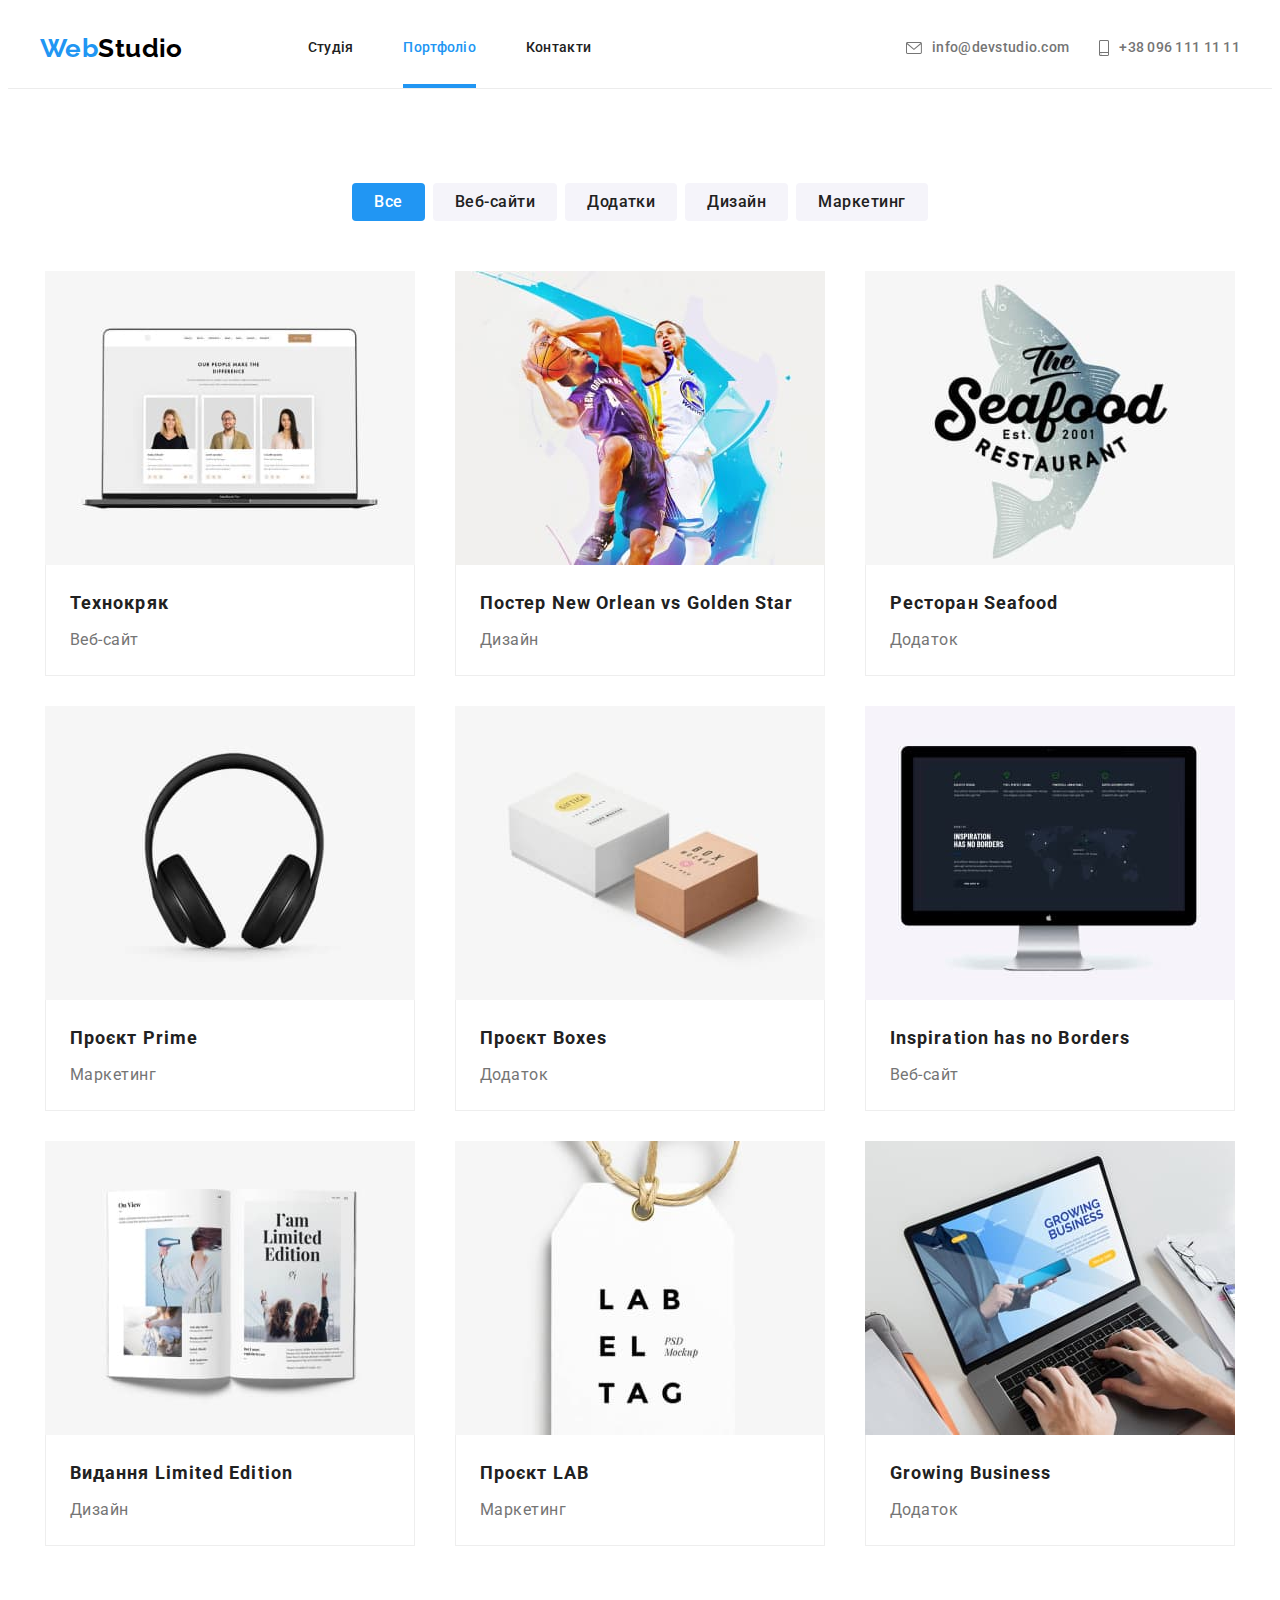
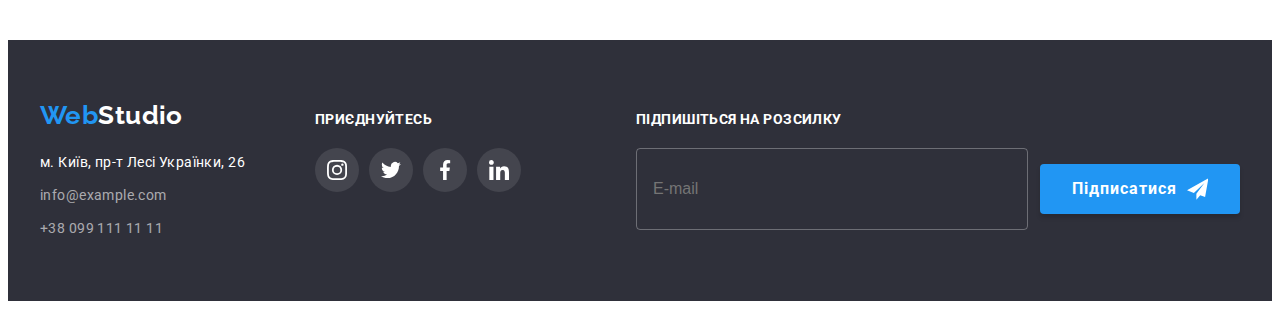
==== commit 96c52dd8: "add adaptive footer in portfolio-page" ====
--- a/portfolio.html
+++ b/portfolio.html
@@ -214,64 +214,64 @@
         </section>
     </main>
 
-    <!-- <footer class="footer">
+    <footer class="footer">
         <div class="container page-footer">
-            <div class="page-footer__address-nav">
-                <a class="logo page-footer__logo" href="./index.html">Web<span class="logo logo--white">Studio</span></a>
-                <address class="address">
-                    <ul class="address__list">
-                        <li class="address__item">
-                            <a class="address__link" href="https://goo.gl/maps/SAJaiCb9qSoTS8Zk6"
-                                rel="noopener noreferrer">м. Київ,
-                                пр-т Лесі Українки, 26</a>
-                        </li>
-                        <li class="address__item">
-                            <a class="address__link address__link--accent"
-                                href="mailto:info@example.com">info@example.com</a>
-                        </li>
-                        <li class="address__item">
-                            <a class="address__link address__link--accent" href="tel:+380991111111">+38 099 111 11 11</a>
+            <div class="page-footer__info">
+                <div class="page-footer__address-nav">
+                    <a class="logo page-footer__logo" href="./index.html">Web<span class="logo logo--white">Studio</span></a>
+                    <address class="address">
+                        <ul class="address__list">
+                            <li class="address__item">
+                                <a class="address__link" href="https://goo.gl/maps/SAJaiCb9qSoTS8Zk6" rel="noopener noreferrer">м. Київ,
+                                    пр-т Лесі Українки, 26</a>
+                            </li>
+                            <li class="address__item">
+                                <a class="address__link address__link--accent" href="mailto:info@example.com">info@example.com</a>
+                            </li>
+                            <li class="address__item">
+                                <a class="address__link address__link--accent" href="tel:+380991111111">+38 099 111 11 11</a>
+                            </li>
+                        </ul>
+                    </address>
+                </div>
+                
+                <div class="page-footer__connect">
+                    <h3 class="page-footer__title">Приєднуйтесь</h3>
+                    <ul class="socials">
+                        <li class="socials__item">
+                            <a class="socials__link" href="#">
+                                <svg class="socials__icon" aria-label="instagram">
+                                    <use href="./images/icons.svg#icon-instagram">
+                                    </use>
+                                </svg>
+                            </a>
+                        </li>
+                        <li class="socials__item">
+                            <a class="socials__link" href="#">
+                                <svg class="socials__icon" aria-label="twitter">
+                                    <use href="./images/icons.svg#icon-twitter">
+                                    </use>
+                                </svg>
+                            </a>
+                        </li>
+                        <li class="socials__item">
+                            <a class="socials__link" href="#">
+                                <svg class="socials__icon" aria-label="facebook">
+                                    <use href="./images/icons.svg#icon-facebook">
+                                    </use>
+                                </svg>
+                            </a>
+                        </li>
+                        <li class="socials__item">
+                            <a class="socials__link" href="#">
+                                <svg class="socials__icon" aria-label="linkedin">
+                                    <use href="./images/icons.svg#icon-linkedin">
+                                    </use>
+                                </svg>
+                            </a>
                         </li>
                     </ul>
-                </address>
-            </div>
-    
-            <div class="page-footer__connect">
-                <h3 class="page-footer__title">Приєднуйтесь</h3>
-                <ul class="socials">
-                    <li class="socials__item">
-                        <a class="socials__link" href="#">
-                            <svg class="socials__icon" aria-label="instagram">
-                                <use href="./images/icons.svg#icon-instagram">
-                                </use>
-                            </svg>
-                        </a>
-                    </li>
-                    <li class="socials__item">
-                        <a class="socials__link" href="#">
-                            <svg class="socials__icon" aria-label="twitter">
-                                <use href="./images/icons.svg#icon-twitter">
-                                </use>
-                            </svg>
-                        </a>
-                    </li>
-                    <li class="socials__item">
-                        <a class="socials__link" href="#">
-                            <svg class="socials__icon" aria-label="facebook">
-                                <use href="./images/icons.svg#icon-facebook">
-                                </use>
-                            </svg>
-                        </a>
-                    </li>
-                    <li class="socials__item">
-                        <a class="socials__link" href="#">
-                            <svg class="socials__icon" aria-label="linkedin">
-                                <use href="./images/icons.svg#icon-linkedin">
-                                </use>
-                            </svg>
-                        </a>
-                    </li>
-                </ul>
+                </div>
             </div>
     
             <div class="page-footer__subscribe">
@@ -289,7 +289,7 @@
                 </form>
             </div>
         </div>
-    </footer> -->
+    </footer>
     
     <script src="./js/mobile-menu.js"></script>
 </body>
--- a/css/main.min.css
+++ b/css/main.min.css
@@ -1 +1 @@
-:root{--primary-text-color: #757575;--accent-color: #2196F3;--header-border-color: #ECECEC;--logo-text-color: #2196F3;--logo-black-text-color: #000000;--logo-white-text-color: #FFFFFF;--hero-text-color: #FFFFFF;--button-text-color: #FFFFFF;--title-text-color: #212121;--activity-item-title-color: #FFFFFF;--team-member-socials-color: #AFB1B8;--team-member-socials-accent-color: #FFFFFF;--client-color: #AFB1B8;--footer-white-text-color: #FFFFFF;--address-text-color: rgba(255, 255, 255, 0.6);--footer-input-color: #FFFFFF;--footer-input-placeholder-color: rgba(255, 255, 255, 0.6);--footer-input-border-color: rgba(255, 255, 255, 0.3);--form-input-border-color: rgba(33, 33, 33, 0.2);--form-input-placeholder-color: rgba(117, 117, 117, 0.5);--filter-accent-color: #FFFFFF;--portfolio-overlay-text-color: #FFFFFF;--primary-bcg-color: #FFFFFF;--hero-bcg-color: #2F303A;--button-color: #2196F3;--button-accent-color: #188CE8;--activity-item-bcg-color: rgba(47, 48, 58, 0.8);--team-bcg-color: #F5F4FA;--team-member-bcg-color: #FFFFFF;--footer-socials-bcg-color: rgba(255, 255, 255, 0.1);--portfolio-filter-bcg-color: #F5F4FA;--portfolio-filter-accent-color: #2196F3;--portfolio-overlay-bcg-color: rgba(33, 150, 243, 0.9);--portfolio-works-border-color: #EEEEEE;--hero-modal-backdrop-color: rgba(0, 0, 0, 0.2);--timing-function: cubic-bezier(0.4, 0, 0.2, 1);--duration: 250ms}.visually-hidden{position:absolute;width:1px;height:1px;margin:-1px;border:0;padding:0;white-space:nowrap;-webkit-clip-path:inset(100%);clip-path:inset(100%);clip:rect(0 0 0 0);overflow:hidden}.subscribe-form__button,.socials,.advantage__picture,.checkbox,.button-close{display:-webkit-box;display:-ms-flexbox;display:flex;-webkit-box-pack:center;-ms-flex-pack:center;justify-content:center;-webkit-box-align:center;-ms-flex-align:center;align-items:center}.client,.socials__link{display:-webkit-inline-box;display:-ms-inline-flexbox;display:inline-flex;-webkit-box-pack:center;-ms-flex-pack:center;justify-content:center;-webkit-box-align:center;-ms-flex-align:center;align-items:center}body{min-width:320px;font-family:"Roboto",sans-serif;font-size:14px;letter-spacing:.03em;background-color:var(--primary-bcg-color);color:var(--primary-text-color)}h1,h2,h3,h4,h5,h6,p{margin-top:0}ul{list-style:none;padding-left:0;margin:0}img{display:block;max-width:100%;height:auto}fieldset{margin:0;padding:0;border:none}.header{border-bottom:1px solid var(--header-border-color)}@media screen and (max-width: 767px){.header{display:-webkit-box;display:-ms-flexbox;display:flex;-webkit-box-align:center;-ms-flex-align:center;align-items:center;height:60px}}@media screen and (min-width: 768px){.header{height:80px}}.page-header{position:relative}.page-header__navigation{display:-webkit-box;display:-ms-flexbox;display:flex;-webkit-box-pack:justify;-ms-flex-pack:justify;justify-content:space-between;-webkit-box-align:center;-ms-flex-align:center;align-items:center}.logo{font-family:"Raleway";font-style:normal;font-weight:700;font-size:26px;line-height:1.19;text-decoration:none;color:var(--logo-text-color)}.logo--black{color:var(--logo-black-text-color)}.logo--white{color:var(--logo-white-text-color)}@media screen and (max-width: 767px){.site-nav{font-size:40px;line-height:1.175}.site-nav__item+.site-nav__item{margin-top:32px}}@media screen and (min-width: 768px){.site-nav{display:-webkit-box;display:-ms-flexbox;display:flex}.site-nav__item+.site-nav__item{margin-left:50px}.site-nav__link::after{position:absolute;content:"";display:block;bottom:0;left:0;width:100%;height:4px;background-color:var(--accent-color);opacity:0;-webkit-transition-property:opacity;transition-property:opacity;-webkit-transition-timing-function:var(--timing-function);transition-timing-function:var(--timing-function);-webkit-transition-duration:var(--duration);transition-duration:var(--duration)}}.site-nav__link{position:relative;display:block;padding-top:32px;padding-bottom:32px;font-weight:500;line-height:1.14;letter-spacing:.02em;text-decoration:none;color:var(--title-text-color);-webkit-transition-property:color;transition-property:color;-webkit-transition-timing-function:var(--timing-function);transition-timing-function:var(--timing-function);-webkit-transition-duration:var(--duration);transition-duration:var(--duration)}.site-nav__link--current::after{opacity:1}.site-nav__link--current,.site-nav__link:hover,.site-nav__link:focus{color:var(--accent-color)}@media screen and (min-width: 768px){.contacts{display:-webkit-box;display:-ms-flexbox;display:flex;-webkit-box-orient:vertical;-webkit-box-direction:normal;-ms-flex-direction:column;flex-direction:column;-webkit-box-pack:center;-ms-flex-pack:center;justify-content:center;margin-left:96px}.contacts__item+.contacts__item{margin-top:10px}}@media screen and (min-width: 1200px){.contacts{-webkit-box-orient:horizontal;-webkit-box-direction:normal;-ms-flex-direction:row;flex-direction:row;-webkit-box-align:center;-ms-flex-align:center;align-items:center;margin-left:315px}.contacts__item+.contacts__item{margin-left:30px;margin-top:0}}.contacts__link{display:-webkit-box;display:-ms-flexbox;display:flex;-webkit-box-align:center;-ms-flex-align:center;align-items:center;font-weight:500;line-height:1.14;letter-spacing:.02em;text-decoration:none;color:var(--primary-text-color);-webkit-transition-property:color;transition-property:color;-webkit-transition-timing-function:var(--timing-function);transition-timing-function:var(--timing-function);-webkit-transition-duration:var(--duration);transition-duration:var(--duration)}.contacts__link:hover,.contacts__link:focus{color:var(--accent-color)}.contacts__icon{margin-right:10px;fill:currentColor}.section{padding-top:60px;padding-bottom:60px}.section__title{margin-bottom:30px;font-size:28px;line-height:1.17;text-align:center;color:var(--title-text-color)}@media screen and (min-width: 1200px){.section{padding-top:94px;padding-bottom:94px}.section__title{margin-bottom:50px;font-size:36px;line-height:1.17;text-align:center;color:var(--title-text-color)}}.container{padding-left:15px;padding-right:15px;margin-left:auto;margin-right:auto}@media screen and (min-width: 480px){.container{width:480px}}@media screen and (min-width: 768px){.container{width:768px}}@media screen and (min-width: 1200px){.container{width:1200px}}.button{padding:10px 32px;font-family:inherit;font-weight:700;font-size:16px;line-height:1.875;text-align:center;letter-spacing:.06em;color:var(--button-text-color);background-color:var(--button-color);-webkit-box-shadow:0px 4px 4px rgba(0,0,0,.15);box-shadow:0px 4px 4px rgba(0,0,0,.15);border-radius:4px;border:none;cursor:pointer;-webkit-transition-property:background-color;transition-property:background-color;-webkit-transition-timing-function:var(--timing-function);transition-timing-function:var(--timing-function);-webkit-transition-duration:var(--duration);transition-duration:var(--duration)}.button--standart-sizes{width:200px;height:50px}.button:hover,.button:focus{background-color:var(--button-accent-color)}.button-close{position:absolute;width:30px;height:30px;top:8px;right:8px;background-color:rgba(0,0,0,0);fill:var(--logo-black-text-color);border-radius:50%;border:1px solid rgba(0,0,0,.1);cursor:pointer;-webkit-transition-property:fill;transition-property:fill;-webkit-transition-timing-function:var(--timing-function);transition-timing-function:var(--timing-function);-webkit-transition-duration:var(--duration);transition-duration:var(--duration)}.button-close:hover,.button-close:focus{fill:var(--accent-color)}.form-field{display:-webkit-box;display:-ms-flexbox;display:flex;-webkit-box-orient:vertical;-webkit-box-direction:normal;-ms-flex-direction:column;flex-direction:column}.form-field__label{margin-bottom:4px;font-size:12px;line-height:1.167}.form-field__inner{position:relative}.form-field__input{padding:12px 16px 12px 42px;font-size:12px;line-height:1.167;border:1px solid var(--form-input-border-color);border-radius:4px;width:100%;height:40px;cursor:pointer;-webkit-transition-property:border;transition-property:border;-webkit-transition-timing-function:var(--timing-function);transition-timing-function:var(--timing-function);-webkit-transition-duration:var(--duration);transition-duration:var(--duration)}.form-field__input::-webkit-input-placeholder{color:var(--form-input-placeholder-color)}.form-field__input::-moz-placeholder{color:var(--form-input-placeholder-color)}.form-field__input:-ms-input-placeholder{color:var(--form-input-placeholder-color)}.form-field__input::-ms-input-placeholder{color:var(--form-input-placeholder-color)}.form-field__input::placeholder{color:var(--form-input-placeholder-color)}.form-field__icon{position:absolute;top:50%;left:12px;width:18px;height:18px;fill:var(--title-text-color);-webkit-transform:translateY(-50%);transform:translateY(-50%);-webkit-transition-property:fill;transition-property:fill;-webkit-transition-timing-function:var(--timing-function);transition-timing-function:var(--timing-function);-webkit-transition-duration:var(--duration);transition-duration:var(--duration)}.form-field:focus-within .form-field__input{outline:none;border:1px solid var(--accent-color)}.form-field:focus-within .form-field__icon{fill:var(--accent-color)}.comment__textarea{resize:none;height:120px;width:100%;padding:12px 16px}.checkbox__label{position:relative;display:-webkit-box;display:-ms-flexbox;display:flex;-webkit-box-align:center;-ms-flex-align:center;align-items:center;margin-bottom:0;font-size:14px;line-height:1.714;letter-spacing:.03em;cursor:pointer}.checkbox__icon{margin-right:7px;width:16px;height:15px}.checkbox__icon--passive{fill:var(--title-text-color);opacity:1;-webkit-transition-property:opacity,fill;transition-property:opacity,fill;-webkit-transition-timing-function:var(--timing-function);transition-timing-function:var(--timing-function);-webkit-transition-duration:var(--duration);transition-duration:var(--duration)}.checkbox__icon--active{position:absolute;left:0;top:50%;-webkit-transform:translateY(-50%);transform:translateY(-50%);background-color:var(--button-color);border-radius:2px;opacity:0;-webkit-transition-property:opacity;transition-property:opacity;-webkit-transition-timing-function:var(--timing-function);transition-timing-function:var(--timing-function);-webkit-transition-duration:var(--duration);transition-duration:var(--duration)}.checkbox__conditions-link{color:var(--accent-color);margin-left:7px}.checkbox__input:checked+.checkbox__label>.checkbox__icon--passive{opacity:0}.checkbox__input:checked+.checkbox__label>.checkbox__icon--active{opacity:1}.checkbox__input:focus+.checkbox__label>.checkbox__icon--passive{fill:var(--accent-color)}.advantage{width:100%}.advantage__picture{height:120px;margin-bottom:30px;background-color:var(--team-bcg-color);border-radius:4px}.advantage__icon{width:70px;height:70px}.advantage__title{margin-bottom:10px;font-size:14px;line-height:1.14;text-transform:uppercase;color:var(--title-text-color)}.advantage__desc{margin-bottom:0;line-height:1.714}.activity-card{position:relative}.activity-card__title{position:absolute;left:0;bottom:0;padding-top:27px;padding-bottom:27px;margin-bottom:0;width:100%;height:70px;font-size:14px;line-height:1.14;text-align:center;text-transform:uppercase;background-color:var(--activity-item-bcg-color);color:var(--activity-item-title-color)}.team-member{width:100%;background:var(--team-member-bcg-color);-webkit-box-shadow:0px 1px 3px rgba(0,0,0,.12),0px 1px 1px rgba(0,0,0,.14),0px 2px 1px rgba(0,0,0,.2);box-shadow:0px 1px 3px rgba(0,0,0,.12),0px 1px 1px rgba(0,0,0,.14),0px 2px 1px rgba(0,0,0,.2);border-radius:0px 0px 4px 4px}.team-member__wrapper{padding-top:30px;padding-bottom:30px}.team-member__name{margin-bottom:10px;font-weight:500;font-size:16px;line-height:1.19;text-align:center;color:var(--title-text-color)}.team-member__function{font-size:16px;line-height:1.19;text-align:center}.socials__item:not(:first-child){margin-left:10px}.socials__link{width:44px;height:44px;border-radius:50%;fill:var(--footer-white-text-color);background-color:var(--footer-socials-bcg-color);-webkit-transition-property:background-color;transition-property:background-color;-webkit-transition-timing-function:var(--timing-function);transition-timing-function:var(--timing-function);-webkit-transition-duration:var(--duration);transition-duration:var(--duration)}.socials__link:hover,.socials__link:focus{background-color:var(--accent-color)}.socials__link--grey{color:var(--team-member-socials-color);-webkit-transition-property:color,background-color;transition-property:color,background-color;-webkit-transition-timing-function:var(--timing-function);transition-timing-function:var(--timing-function);-webkit-transition-duration:var(--duration);transition-duration:var(--duration)}.socials__link--grey:hover,.socials__link--grey:focus{color:var(--team-member-socials-accent-color)}.socials__icon{width:20px;height:20px}.socials__icon--currentcolor{fill:currentColor}.client{width:100%;height:92px;border-radius:4px;border:1px solid var(--client-color);color:var(--client-color);-webkit-transition-property:color,border-color;transition-property:color,border-color;-webkit-transition-timing-function:var(--timing-function);transition-timing-function:var(--timing-function);-webkit-transition-duration:var(--duration);transition-duration:var(--duration)}.client:hover,.client:focus{color:var(--accent-color);border-color:var(--accent-color)}.client__icon{fill:currentColor}.client__icon--standart-height{height:52px}.footer{padding:60px 0;background-color:var(--hero-bcg-color)}.page-footer__title{margin-bottom:20px;font-size:14px;line-height:1.14;text-transform:uppercase;color:var(--footer-white-text-color)}@media screen and (max-width: 1199px){.page-footer{text-align:center}}.page-footer__logo{display:block;margin-bottom:20px}.page-footer__address-nav{margin-bottom:60px}.page-footer__connect{margin-bottom:60px}@media screen and (min-width: 1200px){.page-footer{display:-webkit-box;display:-ms-flexbox;display:flex;-webkit-box-align:baseline;-ms-flex-align:baseline;align-items:baseline}.page-footer__connect{margin-left:70px;width:206px}.page-footer__subscribe{margin-left:auto}}.address__item:not(:last-child){margin-bottom:9px}.address__link{font-style:normal;font-weight:400;line-height:1.71;text-decoration:none;color:var(--footer-white-text-color)}.address__link--accent{color:var(--address-text-color);-webkit-transition-property:color;transition-property:color;-webkit-transition-timing-function:var(--timing-function);transition-timing-function:var(--timing-function);-webkit-transition-duration:var(--duration);transition-duration:var(--duration)}.address__link--accent:hover,.address__link--accent:focus{color:var(--accent-color)}.subscribe-form__input{padding:15px 16px;margin-bottom:20px;font-size:16px;line-height:1.25;color:var(--footer-input-placeholder-color);background-color:rgba(0,0,0,0);border:1px solid var(--footer-input-border-color);border-radius:4px;width:100%;height:50px;cursor:pointer;-webkit-transition-property:border;transition-property:border;-webkit-transition-timing-function:var(--timing-function);transition-timing-function:var(--timing-function);-webkit-transition-duration:var(--duration);transition-duration:var(--duration)}.subscribe-form__input:focus-within{outline:none;border:1px solid var(--accent-color);color:var(--footer-input-color)}.subscribe-form__button{margin-left:auto;margin-right:auto}.subscribe-form__icon{margin-left:10px;width:24px;height:24px;fill:currentColor}@media screen and (min-width: 768px){.subscribe-form__input{width:450px}}@media screen and (min-width: 1200px){.subscribe-form{display:-webkit-box;display:-ms-flexbox;display:flex;-webkit-box-align:center;-ms-flex-align:center;align-items:center}.subscribe-form__input{width:358px;margin-bottom:0}.subscribe-form__button{margin-left:12px}}.filter-button{padding:6px 22px;border:none;font-family:inherit;font-weight:500;font-size:16px;line-height:1.625;text-align:center;letter-spacing:.03em;color:var(--title-text-color);background-color:var(--portfolio-filter-bcg-color);border-radius:4px;cursor:pointer;-webkit-transition-property:color,background-color,-webkit-box-shadow;transition-property:color,background-color,-webkit-box-shadow;transition-property:color,background-color,box-shadow;transition-property:color,background-color,box-shadow,-webkit-box-shadow;-webkit-transition-timing-function:var(--timing-function);transition-timing-function:var(--timing-function);-webkit-transition-duration:var(--duration);transition-duration:var(--duration)}.filter-button--active{color:var(--filter-accent-color);background:var(--portfolio-filter-accent-color)}.filter-button:hover,.filter-button:focus{color:var(--filter-accent-color);background-color:var(--portfolio-filter-accent-color);-webkit-box-shadow:0px 3px 1px rgba(0,0,0,.1),0px 1px 2px rgba(0,0,0,.08),0px 2px 2px rgba(0,0,0,.12);box-shadow:0px 3px 1px rgba(0,0,0,.1),0px 1px 2px rgba(0,0,0,.08),0px 2px 2px rgba(0,0,0,.12)}.work{display:-webkit-box;display:-ms-flexbox;display:flex;-webkit-box-orient:vertical;-webkit-box-direction:normal;-ms-flex-direction:column;flex-direction:column;text-decoration:none;-webkit-transition-property:-webkit-box-shadow;transition-property:-webkit-box-shadow;transition-property:box-shadow;transition-property:box-shadow, -webkit-box-shadow;-webkit-transition-timing-function:var(--timing-function);transition-timing-function:var(--timing-function);-webkit-transition-duration:var(--duration);transition-duration:var(--duration)}.work:hover,.work:focus{-webkit-box-shadow:1px 4px 6px rgba(0,0,0,.16),0px 4px 4px rgba(0,0,0,.06),0px 1px 1px rgba(0,0,0,.12);box-shadow:1px 4px 6px rgba(0,0,0,.16),0px 4px 4px rgba(0,0,0,.06),0px 1px 1px rgba(0,0,0,.12)}.work__card{position:relative;overflow:hidden}.work__overlay{position:absolute;top:0;left:0;width:100%;height:100%;background-color:var(--portfolio-overlay-bcg-color);opacity:0;-webkit-transform:translateY(100%);transform:translateY(100%);-webkit-transition-property:opacity,-webkit-transform;transition-property:opacity,-webkit-transform;transition-property:opacity,transform;transition-property:opacity,transform,-webkit-transform;-webkit-transition-timing-function:var(--timing-function);transition-timing-function:var(--timing-function);-webkit-transition-duration:var(--duration);transition-duration:var(--duration)}.work__overlay-description{position:absolute;top:50%;left:50%;-webkit-transform:translate(-50%, -50%);transform:translate(-50%, -50%);width:100%;margin-bottom:0;padding:0 24px;font-size:18px;line-height:1.556;color:var(--portfolio-overlay-text-color)}.work:hover .work__overlay,.work:focus .work__overlay{opacity:1;-webkit-transform:translateY(0);transform:translateY(0)}.work__caption{-webkit-box-flex:1;-ms-flex-positive:1;flex-grow:1;padding:20px 24px;border-left:1px solid var(--portfolio-works-border-color);border-right:1px solid var(--portfolio-works-border-color);border-bottom:1px solid var(--portfolio-works-border-color)}.work__title{margin-bottom:4px;font-weight:700;font-size:18px;line-height:2;letter-spacing:.06em;color:var(--title-text-color)}.work__type{margin-bottom:0;font-weight:400;font-size:16px;line-height:1.875;letter-spacing:.03em;color:var(--primary-text-color)}.button-menu{display:-webkit-inline-box;display:-ms-inline-flexbox;display:inline-flex;width:40px;height:40px;padding:0;margin:0;border:none;background-color:rgba(0,0,0,0);fill:currentColor;cursor:pointer;-webkit-transition-property:fill;transition-property:fill;-webkit-transition-timing-function:var(--timing-function);transition-timing-function:var(--timing-function);-webkit-transition-duration:var(--duration);transition-duration:var(--duration)}.button-menu:hover,.button-menu:focus{fill:var(--accent-color)}@media screen and (min-width: 768px){.button-menu{display:none}}.button-menu .icon-close-menu{display:none}.button-menu.is-open .icon-close-menu{display:block}.button-menu.is-open .icon-open-menu{display:none}@media screen and (max-width: 767px){.menu-container{display:none;position:absolute;top:100%;left:0;width:100%;height:796px;background-color:var(--primary-bcg-color);padding:48px 40px}}@media screen and (min-width: 768px){.menu-container{display:-webkit-box;display:-ms-flexbox;display:flex}}.menu-container.is-open{display:block}.overlay{max-width:1600px;height:600px;margin-left:auto;margin-right:auto;background-image:-webkit-gradient(linear, left top, right top, from(rgba(47, 48, 58, 0.4)), to(rgba(47, 48, 58, 0.4))),url(../images/hero-image.jpg);background-image:linear-gradient(to right, rgba(47, 48, 58, 0.4), rgba(47, 48, 58, 0.4)),url(../images/hero-image.jpg);background-repeat:no-repeat;background-position:center;background-size:cover}.hero{padding:200px 0;text-align:center;background-color:var(--hero-bcg-color)}.hero__title{width:600px;margin-left:auto;margin-right:auto;margin-bottom:30px;font-weight:900;font-size:44px;line-height:1.36;letter-spacing:.06em;text-transform:uppercase;color:var(--hero-text-color)}@media screen and (min-width: 768px){.advantages__list{display:-webkit-box;display:-ms-flexbox;display:flex}}@media screen and (max-width: 1199px){.advantages__list{-ms-flex-wrap:wrap;flex-wrap:wrap;row-gap:57px;-webkit-column-gap:30px;-moz-column-gap:30px;column-gap:30px}}@media screen and (max-width: 767px){.advantages__item+.advantages__item{margin-top:30px}}@media screen and (min-width: 768px){.advantages__item{-ms-flex-preferred-size:calc((100% - 30px)/2);flex-basis:calc((100% - 30px)/2)}}@media screen and (min-width: 1200px){.advantages__item{-ms-flex-preferred-size:calc((100% - 90px)/4);flex-basis:calc((100% - 90px)/4)}.advantages__item+.advantages__item{margin-left:30px}}.activities{display:none;padding-top:0}@media screen and (min-width: 1200px){.activities{display:block}}.activities__list{display:-webkit-box;display:-ms-flexbox;display:flex}.activities__item+.activities__item{margin-left:30px}.team{background-color:var(--team-bcg-color)}@media screen and (min-width: 768px){.team__list{display:-webkit-box;display:-ms-flexbox;display:flex}}@media screen and (max-width: 1199px){.team__list{-ms-flex-wrap:wrap;flex-wrap:wrap;gap:30px}}@media screen and (max-width: 767px){.team__item+.team__item{margin-top:30px}}@media screen and (min-width: 768px){.team__item{-ms-flex-preferred-size:calc((100% - 30px)/2);flex-basis:calc((100% - 30px)/2)}}@media screen and (min-width: 1200px){.team__item{-ms-flex-preferred-size:calc((100% - 90px)/4);flex-basis:calc((100% - 90px)/4)}.team__item+.team__item{margin-left:30px}}@media screen and (min-width: 480px){.clients__list{display:-webkit-box;display:-ms-flexbox;display:flex}}@media screen and (max-width: 1199px){.clients__list{-ms-flex-wrap:wrap;flex-wrap:wrap;gap:30px}}@media screen and (min-width: 1200px){.clients__list{-webkit-box-pack:center;-ms-flex-pack:center;justify-content:center;-webkit-box-align:center;-ms-flex-align:center;align-items:center}}@media screen and (min-width: 480px){.clients__item{-ms-flex-preferred-size:calc((100% - 30px)/2);flex-basis:calc((100% - 30px)/2)}}@media screen and (min-width: 768px){.clients__item{-ms-flex-preferred-size:calc((100% - 60px)/3);flex-basis:calc((100% - 60px)/3)}}@media screen and (min-width: 1200px){.clients__item{-ms-flex-preferred-size:calc((100% - 150px)/6);flex-basis:calc((100% - 150px)/6)}.clients__item:not(:first-child){margin-left:30px}}.backdrop{position:fixed;top:0;left:0;width:100%;height:100%;background-color:var(--hero-modal-backdrop-color);opacity:1;-webkit-transition-property:opacity,visibility;transition-property:opacity,visibility;-webkit-transition-timing-function:var(--timing-function);transition-timing-function:var(--timing-function);-webkit-transition-duration:var(--duration);transition-duration:var(--duration)}.is-hidden{visibility:hidden;opacity:0;pointer-events:none}.modal{position:absolute;top:50%;left:50%;min-width:528px;max-height:581px;height:100%;border-top-left-radius:4px;border-top-right-radius:4px;border-bottom-right-radius:4px;border-bottom-left-radius:4px;background-color:var(--primary-bcg-color);-webkit-transform:translate(-50%, -50%) scale(1);transform:translate(-50%, -50%) scale(1);-webkit-transition-property:-webkit-transform;transition-property:-webkit-transform;transition-property:transform;transition-property:transform, -webkit-transform;-webkit-transition-timing-function:var(--timing-function);transition-timing-function:var(--timing-function);-webkit-transition-duration:var(--duration);transition-duration:var(--duration)}.backdrop.is-hidden .modal{-webkit-transform:translate(-50%, -50%) scale(1.2);transform:translate(-50%, -50%) scale(1.2)}.main-form{width:528px;margin-left:auto;margin-right:auto;padding:40px}.main-form__title{display:block;font-size:20px;line-height:1.15;text-align:center;margin-bottom:12px;color:var(--title-text-color)}.main-form__fieldset{margin-bottom:20px}.main-form__form-field{margin-bottom:10px}.main-form__comment{margin-bottom:0px}.main-form__checkbox{margin-bottom:30px}.main-form__button-submit{padding:0;margin-left:124px;margin-right:124px}.portfolio__filter{margin-bottom:40px;display:-webkit-box;display:-ms-flexbox;display:flex;-webkit-box-pack:center;-ms-flex-pack:center;justify-content:center}@media screen and (max-width: 767px){.portfolio__filter{-ms-flex-wrap:wrap;flex-wrap:wrap;row-gap:15px;-webkit-box-pack:start;-ms-flex-pack:start;justify-content:start}}@media screen and (min-width: 768px){.portfolio__filter{margin-bottom:30px}}@media screen and (min-width: 1200px){.portfolio__filter{margin-bottom:50px}}.portfolio__filter-item:not(:last-child){margin-right:8px}@media screen and (min-width: 768px){.portfolio__works{display:-webkit-box;display:-ms-flexbox;display:flex;-ms-flex-wrap:wrap;flex-wrap:wrap;gap:30px}}.portfolio__works-item{display:-webkit-box;display:-ms-flexbox;display:flex;-webkit-box-pack:center;-ms-flex-pack:center;justify-content:center;-ms-flex-preferred-size:100%;flex-basis:100%}@media screen and (max-width: 767px){.portfolio__works-item+.portfolio__works-item{margin-top:30px}}@media screen and (min-width: 768px){.portfolio__works-item{-ms-flex-preferred-size:calc((100% - 30px)/2);flex-basis:calc((100% - 30px)/2)}}@media screen and (min-width: 1200px){.portfolio__works-item{-ms-flex-preferred-size:calc((100% - 60px)/3);flex-basis:calc((100% - 60px)/3)}}/*# sourceMappingURL=main.min.css.map */+:root{--primary-text-color: #757575;--accent-color: #2196F3;--header-border-color: #ECECEC;--logo-text-color: #2196F3;--logo-black-text-color: #000000;--logo-white-text-color: #FFFFFF;--hero-text-color: #FFFFFF;--button-text-color: #FFFFFF;--title-text-color: #212121;--activity-item-title-color: #FFFFFF;--team-member-socials-color: #AFB1B8;--team-member-socials-accent-color: #FFFFFF;--client-color: #AFB1B8;--footer-white-text-color: #FFFFFF;--address-text-color: rgba(255, 255, 255, 0.6);--footer-input-color: #FFFFFF;--footer-input-placeholder-color: rgba(255, 255, 255, 0.6);--footer-input-border-color: rgba(255, 255, 255, 0.3);--form-input-border-color: rgba(33, 33, 33, 0.2);--form-input-placeholder-color: rgba(117, 117, 117, 0.5);--filter-accent-color: #FFFFFF;--portfolio-overlay-text-color: #FFFFFF;--primary-bcg-color: #FFFFFF;--hero-bcg-color: #2F303A;--button-color: #2196F3;--button-accent-color: #188CE8;--activity-item-bcg-color: rgba(47, 48, 58, 0.8);--team-bcg-color: #F5F4FA;--team-member-bcg-color: #FFFFFF;--footer-socials-bcg-color: rgba(255, 255, 255, 0.1);--portfolio-filter-bcg-color: #F5F4FA;--portfolio-filter-accent-color: #2196F3;--portfolio-overlay-bcg-color: rgba(33, 150, 243, 0.9);--portfolio-works-border-color: #EEEEEE;--hero-modal-backdrop-color: rgba(0, 0, 0, 0.2);--timing-function: cubic-bezier(0.4, 0, 0.2, 1);--duration: 250ms}.visually-hidden{position:absolute;width:1px;height:1px;margin:-1px;border:0;padding:0;white-space:nowrap;-webkit-clip-path:inset(100%);clip-path:inset(100%);clip:rect(0 0 0 0);overflow:hidden}.subscribe-form__button,.socials,.advantage__picture,.checkbox,.button-close{display:-webkit-box;display:-ms-flexbox;display:flex;-webkit-box-pack:center;-ms-flex-pack:center;justify-content:center;-webkit-box-align:center;-ms-flex-align:center;align-items:center}.client,.socials__link{display:-webkit-inline-box;display:-ms-inline-flexbox;display:inline-flex;-webkit-box-pack:center;-ms-flex-pack:center;justify-content:center;-webkit-box-align:center;-ms-flex-align:center;align-items:center}body{min-width:320px;font-family:"Roboto",sans-serif;font-size:14px;letter-spacing:.03em;background-color:var(--primary-bcg-color);color:var(--primary-text-color)}h1,h2,h3,h4,h5,h6,p{margin-top:0}ul{list-style:none;padding-left:0;margin:0}img{display:block;max-width:100%;height:auto}fieldset{margin:0;padding:0;border:none}.header{border-bottom:1px solid var(--header-border-color)}@media screen and (max-width: 767px){.header{display:-webkit-box;display:-ms-flexbox;display:flex;-webkit-box-align:center;-ms-flex-align:center;align-items:center;height:60px}}@media screen and (min-width: 768px){.header{height:80px}}.page-header{position:relative}.page-header__navigation{display:-webkit-box;display:-ms-flexbox;display:flex;-webkit-box-pack:justify;-ms-flex-pack:justify;justify-content:space-between;-webkit-box-align:center;-ms-flex-align:center;align-items:center}.logo{font-family:"Raleway";font-style:normal;font-weight:700;font-size:26px;line-height:1.19;text-decoration:none;color:var(--logo-text-color)}.logo--black{color:var(--logo-black-text-color)}.logo--white{color:var(--logo-white-text-color)}@media screen and (max-width: 767px){.site-nav{font-size:40px;line-height:1.175}.site-nav__item+.site-nav__item{margin-top:32px}}@media screen and (min-width: 768px){.site-nav{display:-webkit-box;display:-ms-flexbox;display:flex}.site-nav__item+.site-nav__item{margin-left:50px}.site-nav__link::after{position:absolute;content:"";display:block;bottom:0;left:0;width:100%;height:4px;background-color:var(--accent-color);opacity:0;-webkit-transition-property:opacity;transition-property:opacity;-webkit-transition-timing-function:var(--timing-function);transition-timing-function:var(--timing-function);-webkit-transition-duration:var(--duration);transition-duration:var(--duration)}}.site-nav__link{position:relative;display:block;padding-top:32px;padding-bottom:32px;font-weight:500;line-height:1.14;letter-spacing:.02em;text-decoration:none;color:var(--title-text-color);-webkit-transition-property:color;transition-property:color;-webkit-transition-timing-function:var(--timing-function);transition-timing-function:var(--timing-function);-webkit-transition-duration:var(--duration);transition-duration:var(--duration)}.site-nav__link--current::after{opacity:1}.site-nav__link--current,.site-nav__link:hover,.site-nav__link:focus{color:var(--accent-color)}@media screen and (min-width: 768px){.contacts{display:-webkit-box;display:-ms-flexbox;display:flex;-webkit-box-orient:vertical;-webkit-box-direction:normal;-ms-flex-direction:column;flex-direction:column;-webkit-box-pack:center;-ms-flex-pack:center;justify-content:center;margin-left:96px}.contacts__item+.contacts__item{margin-top:10px}}@media screen and (min-width: 1200px){.contacts{-webkit-box-orient:horizontal;-webkit-box-direction:normal;-ms-flex-direction:row;flex-direction:row;-webkit-box-align:center;-ms-flex-align:center;align-items:center;margin-left:315px}.contacts__item+.contacts__item{margin-left:30px;margin-top:0}}.contacts__link{display:-webkit-box;display:-ms-flexbox;display:flex;-webkit-box-align:center;-ms-flex-align:center;align-items:center;font-weight:500;line-height:1.14;letter-spacing:.02em;text-decoration:none;color:var(--primary-text-color);-webkit-transition-property:color;transition-property:color;-webkit-transition-timing-function:var(--timing-function);transition-timing-function:var(--timing-function);-webkit-transition-duration:var(--duration);transition-duration:var(--duration)}.contacts__link:hover,.contacts__link:focus{color:var(--accent-color)}.contacts__icon{margin-right:10px;fill:currentColor}.section{padding-top:60px;padding-bottom:60px}.section__title{margin-bottom:30px;font-size:28px;line-height:1.17;text-align:center;color:var(--title-text-color)}@media screen and (min-width: 1200px){.section{padding-top:94px;padding-bottom:94px}.section__title{margin-bottom:50px;font-size:36px;line-height:1.17;text-align:center;color:var(--title-text-color)}}.container{padding-left:15px;padding-right:15px;margin-left:auto;margin-right:auto}@media screen and (min-width: 480px){.container{width:480px}}@media screen and (min-width: 768px){.container{width:768px}}@media screen and (min-width: 1200px){.container{width:1200px}}.button{padding:10px 32px;font-family:inherit;font-weight:700;font-size:16px;line-height:1.875;text-align:center;letter-spacing:.06em;color:var(--button-text-color);background-color:var(--button-color);-webkit-box-shadow:0px 4px 4px rgba(0,0,0,.15);box-shadow:0px 4px 4px rgba(0,0,0,.15);border-radius:4px;border:none;cursor:pointer;-webkit-transition-property:background-color;transition-property:background-color;-webkit-transition-timing-function:var(--timing-function);transition-timing-function:var(--timing-function);-webkit-transition-duration:var(--duration);transition-duration:var(--duration)}.button--standart-sizes{width:200px;height:50px}.button:hover,.button:focus{background-color:var(--button-accent-color)}.button-close{position:absolute;width:30px;height:30px;top:8px;right:8px;background-color:rgba(0,0,0,0);fill:var(--logo-black-text-color);border-radius:50%;border:1px solid rgba(0,0,0,.1);cursor:pointer;-webkit-transition-property:fill;transition-property:fill;-webkit-transition-timing-function:var(--timing-function);transition-timing-function:var(--timing-function);-webkit-transition-duration:var(--duration);transition-duration:var(--duration)}.button-close:hover,.button-close:focus{fill:var(--accent-color)}.form-field{display:-webkit-box;display:-ms-flexbox;display:flex;-webkit-box-orient:vertical;-webkit-box-direction:normal;-ms-flex-direction:column;flex-direction:column}.form-field__label{margin-bottom:4px;font-size:12px;line-height:1.167}.form-field__inner{position:relative}.form-field__input{padding:12px 16px 12px 42px;font-size:12px;line-height:1.167;border:1px solid var(--form-input-border-color);border-radius:4px;width:100%;height:40px;cursor:pointer;-webkit-transition-property:border;transition-property:border;-webkit-transition-timing-function:var(--timing-function);transition-timing-function:var(--timing-function);-webkit-transition-duration:var(--duration);transition-duration:var(--duration)}.form-field__input::-webkit-input-placeholder{color:var(--form-input-placeholder-color)}.form-field__input::-moz-placeholder{color:var(--form-input-placeholder-color)}.form-field__input:-ms-input-placeholder{color:var(--form-input-placeholder-color)}.form-field__input::-ms-input-placeholder{color:var(--form-input-placeholder-color)}.form-field__input::placeholder{color:var(--form-input-placeholder-color)}.form-field__icon{position:absolute;top:50%;left:12px;width:18px;height:18px;fill:var(--title-text-color);-webkit-transform:translateY(-50%);transform:translateY(-50%);-webkit-transition-property:fill;transition-property:fill;-webkit-transition-timing-function:var(--timing-function);transition-timing-function:var(--timing-function);-webkit-transition-duration:var(--duration);transition-duration:var(--duration)}.form-field:focus-within .form-field__input{outline:none;border:1px solid var(--accent-color)}.form-field:focus-within .form-field__icon{fill:var(--accent-color)}.comment__textarea{resize:none;height:120px;width:100%;padding:12px 16px}.checkbox__label{position:relative;display:-webkit-box;display:-ms-flexbox;display:flex;-webkit-box-align:center;-ms-flex-align:center;align-items:center;margin-bottom:0;font-size:14px;line-height:1.714;letter-spacing:.03em;cursor:pointer}.checkbox__icon{margin-right:7px;width:16px;height:15px}.checkbox__icon--passive{fill:var(--title-text-color);opacity:1;-webkit-transition-property:opacity,fill;transition-property:opacity,fill;-webkit-transition-timing-function:var(--timing-function);transition-timing-function:var(--timing-function);-webkit-transition-duration:var(--duration);transition-duration:var(--duration)}.checkbox__icon--active{position:absolute;left:0;top:50%;-webkit-transform:translateY(-50%);transform:translateY(-50%);background-color:var(--button-color);border-radius:2px;opacity:0;-webkit-transition-property:opacity;transition-property:opacity;-webkit-transition-timing-function:var(--timing-function);transition-timing-function:var(--timing-function);-webkit-transition-duration:var(--duration);transition-duration:var(--duration)}.checkbox__conditions-link{color:var(--accent-color);margin-left:7px}.checkbox__input:checked+.checkbox__label>.checkbox__icon--passive{opacity:0}.checkbox__input:checked+.checkbox__label>.checkbox__icon--active{opacity:1}.checkbox__input:focus+.checkbox__label>.checkbox__icon--passive{fill:var(--accent-color)}.advantage{width:100%}.advantage__picture{height:120px;margin-bottom:30px;background-color:var(--team-bcg-color);border-radius:4px}.advantage__icon{width:70px;height:70px}.advantage__title{margin-bottom:10px;font-size:14px;line-height:1.14;text-transform:uppercase;color:var(--title-text-color)}.advantage__desc{margin-bottom:0;line-height:1.714}.activity-card{position:relative}.activity-card__title{position:absolute;left:0;bottom:0;padding-top:27px;padding-bottom:27px;margin-bottom:0;width:100%;height:70px;font-size:14px;line-height:1.14;text-align:center;text-transform:uppercase;background-color:var(--activity-item-bcg-color);color:var(--activity-item-title-color)}.team-member{width:100%;background:var(--team-member-bcg-color);-webkit-box-shadow:0px 1px 3px rgba(0,0,0,.12),0px 1px 1px rgba(0,0,0,.14),0px 2px 1px rgba(0,0,0,.2);box-shadow:0px 1px 3px rgba(0,0,0,.12),0px 1px 1px rgba(0,0,0,.14),0px 2px 1px rgba(0,0,0,.2);border-radius:0px 0px 4px 4px}.team-member__wrapper{padding-top:30px;padding-bottom:30px}.team-member__name{margin-bottom:10px;font-weight:500;font-size:16px;line-height:1.19;text-align:center;color:var(--title-text-color)}.team-member__function{font-size:16px;line-height:1.19;text-align:center}.socials__item:not(:first-child){margin-left:10px}.socials__link{width:44px;height:44px;border-radius:50%;fill:var(--footer-white-text-color);background-color:var(--footer-socials-bcg-color);-webkit-transition-property:background-color;transition-property:background-color;-webkit-transition-timing-function:var(--timing-function);transition-timing-function:var(--timing-function);-webkit-transition-duration:var(--duration);transition-duration:var(--duration)}.socials__link:hover,.socials__link:focus{background-color:var(--accent-color)}.socials__link--grey{color:var(--team-member-socials-color);-webkit-transition-property:color,background-color;transition-property:color,background-color;-webkit-transition-timing-function:var(--timing-function);transition-timing-function:var(--timing-function);-webkit-transition-duration:var(--duration);transition-duration:var(--duration)}.socials__link--grey:hover,.socials__link--grey:focus{color:var(--team-member-socials-accent-color)}.socials__icon{width:20px;height:20px}.socials__icon--currentcolor{fill:currentColor}.client{width:100%;height:92px;border-radius:4px;border:1px solid var(--client-color);color:var(--client-color);-webkit-transition-property:color,border-color;transition-property:color,border-color;-webkit-transition-timing-function:var(--timing-function);transition-timing-function:var(--timing-function);-webkit-transition-duration:var(--duration);transition-duration:var(--duration)}.client:hover,.client:focus{color:var(--accent-color);border-color:var(--accent-color)}.client__icon{fill:currentColor}.client__icon--standart-height{height:52px}.footer{padding:60px 0;background-color:var(--hero-bcg-color)}.page-footer__title{margin-bottom:20px;font-size:14px;line-height:1.14;text-transform:uppercase;color:var(--footer-white-text-color)}@media screen and (max-width: 1199px){.page-footer{text-align:center}.page-footer__address-nav{margin-bottom:60px}.page-footer__connect{margin-bottom:60px}}.page-footer__logo{display:block;margin-bottom:20px}@media screen and (min-width: 768px){.page-footer__info{display:-webkit-box;display:-ms-flexbox;display:flex;-ms-flex-pack:distribute;justify-content:space-around;-webkit-box-align:baseline;-ms-flex-align:baseline;align-items:baseline}}@media screen and (min-width: 1200px){.page-footer{display:-webkit-box;display:-ms-flexbox;display:flex;-webkit-box-pack:justify;-ms-flex-pack:justify;justify-content:space-between;-webkit-box-align:baseline;-ms-flex-align:baseline;align-items:baseline}.page-footer__connect{margin-left:70px;width:206px}}.address__item:not(:last-child){margin-bottom:9px}.address__link{font-style:normal;font-weight:400;line-height:1.71;text-decoration:none;color:var(--footer-white-text-color)}.address__link--accent{color:var(--address-text-color);-webkit-transition-property:color;transition-property:color;-webkit-transition-timing-function:var(--timing-function);transition-timing-function:var(--timing-function);-webkit-transition-duration:var(--duration);transition-duration:var(--duration)}.address__link--accent:hover,.address__link--accent:focus{color:var(--accent-color)}.subscribe-form__input{padding:15px 16px;margin-bottom:20px;font-size:16px;line-height:1.25;color:var(--footer-input-placeholder-color);background-color:rgba(0,0,0,0);border:1px solid var(--footer-input-border-color);border-radius:4px;width:100%;height:50px;cursor:pointer;-webkit-transition-property:border;transition-property:border;-webkit-transition-timing-function:var(--timing-function);transition-timing-function:var(--timing-function);-webkit-transition-duration:var(--duration);transition-duration:var(--duration)}.subscribe-form__input:focus-within{outline:none;border:1px solid var(--accent-color);color:var(--footer-input-color)}.subscribe-form__button{margin-left:auto;margin-right:auto}.subscribe-form__icon{margin-left:10px;width:24px;height:24px;fill:currentColor}@media screen and (min-width: 768px){.subscribe-form__input{width:450px}}@media screen and (min-width: 1200px){.subscribe-form{display:-webkit-box;display:-ms-flexbox;display:flex;-webkit-box-align:center;-ms-flex-align:center;align-items:center}.subscribe-form__input{width:358px;margin-bottom:0}.subscribe-form__button{margin-left:12px}}.filter-button{padding:6px 22px;border:none;font-family:inherit;font-weight:500;font-size:16px;line-height:1.625;text-align:center;letter-spacing:.03em;color:var(--title-text-color);background-color:var(--portfolio-filter-bcg-color);border-radius:4px;cursor:pointer;-webkit-transition-property:color,background-color,-webkit-box-shadow;transition-property:color,background-color,-webkit-box-shadow;transition-property:color,background-color,box-shadow;transition-property:color,background-color,box-shadow,-webkit-box-shadow;-webkit-transition-timing-function:var(--timing-function);transition-timing-function:var(--timing-function);-webkit-transition-duration:var(--duration);transition-duration:var(--duration)}.filter-button--active{color:var(--filter-accent-color);background:var(--portfolio-filter-accent-color)}.filter-button:hover,.filter-button:focus{color:var(--filter-accent-color);background-color:var(--portfolio-filter-accent-color);-webkit-box-shadow:0px 3px 1px rgba(0,0,0,.1),0px 1px 2px rgba(0,0,0,.08),0px 2px 2px rgba(0,0,0,.12);box-shadow:0px 3px 1px rgba(0,0,0,.1),0px 1px 2px rgba(0,0,0,.08),0px 2px 2px rgba(0,0,0,.12)}.work{display:-webkit-box;display:-ms-flexbox;display:flex;-webkit-box-orient:vertical;-webkit-box-direction:normal;-ms-flex-direction:column;flex-direction:column;text-decoration:none;-webkit-transition-property:-webkit-box-shadow;transition-property:-webkit-box-shadow;transition-property:box-shadow;transition-property:box-shadow, -webkit-box-shadow;-webkit-transition-timing-function:var(--timing-function);transition-timing-function:var(--timing-function);-webkit-transition-duration:var(--duration);transition-duration:var(--duration)}.work:hover,.work:focus{-webkit-box-shadow:1px 4px 6px rgba(0,0,0,.16),0px 4px 4px rgba(0,0,0,.06),0px 1px 1px rgba(0,0,0,.12);box-shadow:1px 4px 6px rgba(0,0,0,.16),0px 4px 4px rgba(0,0,0,.06),0px 1px 1px rgba(0,0,0,.12)}.work__card{position:relative;overflow:hidden}.work__overlay{position:absolute;top:0;left:0;width:100%;height:100%;background-color:var(--portfolio-overlay-bcg-color);opacity:0;-webkit-transform:translateY(100%);transform:translateY(100%);-webkit-transition-property:opacity,-webkit-transform;transition-property:opacity,-webkit-transform;transition-property:opacity,transform;transition-property:opacity,transform,-webkit-transform;-webkit-transition-timing-function:var(--timing-function);transition-timing-function:var(--timing-function);-webkit-transition-duration:var(--duration);transition-duration:var(--duration)}.work__overlay-description{position:absolute;top:50%;left:50%;-webkit-transform:translate(-50%, -50%);transform:translate(-50%, -50%);width:100%;margin-bottom:0;padding:0 24px;font-size:18px;line-height:1.556;color:var(--portfolio-overlay-text-color)}.work:hover .work__overlay,.work:focus .work__overlay{opacity:1;-webkit-transform:translateY(0);transform:translateY(0)}.work__caption{-webkit-box-flex:1;-ms-flex-positive:1;flex-grow:1;padding:20px 24px;border-left:1px solid var(--portfolio-works-border-color);border-right:1px solid var(--portfolio-works-border-color);border-bottom:1px solid var(--portfolio-works-border-color)}.work__title{margin-bottom:4px;font-weight:700;font-size:18px;line-height:2;letter-spacing:.06em;color:var(--title-text-color)}.work__type{margin-bottom:0;font-weight:400;font-size:16px;line-height:1.875;letter-spacing:.03em;color:var(--primary-text-color)}.button-menu{display:-webkit-inline-box;display:-ms-inline-flexbox;display:inline-flex;width:40px;height:40px;padding:0;margin:0;border:none;background-color:rgba(0,0,0,0);fill:currentColor;cursor:pointer;-webkit-transition-property:fill;transition-property:fill;-webkit-transition-timing-function:var(--timing-function);transition-timing-function:var(--timing-function);-webkit-transition-duration:var(--duration);transition-duration:var(--duration)}.button-menu:hover,.button-menu:focus{fill:var(--accent-color)}@media screen and (min-width: 768px){.button-menu{display:none}}.button-menu .icon-close-menu{display:none}.button-menu.is-open .icon-close-menu{display:block}.button-menu.is-open .icon-open-menu{display:none}@media screen and (max-width: 767px){.menu-container{display:none;position:absolute;top:100%;left:0;width:100%;height:796px;background-color:var(--primary-bcg-color);padding:48px 40px}}@media screen and (min-width: 768px){.menu-container{display:-webkit-box;display:-ms-flexbox;display:flex}}.menu-container.is-open{display:block}.overlay{max-width:1600px;height:600px;margin-left:auto;margin-right:auto;background-image:-webkit-gradient(linear, left top, right top, from(rgba(47, 48, 58, 0.4)), to(rgba(47, 48, 58, 0.4))),url(../images/hero-image.jpg);background-image:linear-gradient(to right, rgba(47, 48, 58, 0.4), rgba(47, 48, 58, 0.4)),url(../images/hero-image.jpg);background-repeat:no-repeat;background-position:center;background-size:cover}.hero{padding:200px 0;text-align:center;background-color:var(--hero-bcg-color)}.hero__title{width:600px;margin-left:auto;margin-right:auto;margin-bottom:30px;font-weight:900;font-size:44px;line-height:1.36;letter-spacing:.06em;text-transform:uppercase;color:var(--hero-text-color)}@media screen and (min-width: 768px){.advantages__list{display:-webkit-box;display:-ms-flexbox;display:flex}}@media screen and (max-width: 1199px){.advantages__list{-ms-flex-wrap:wrap;flex-wrap:wrap;row-gap:57px;-webkit-column-gap:30px;-moz-column-gap:30px;column-gap:30px}}@media screen and (max-width: 767px){.advantages__item+.advantages__item{margin-top:30px}}@media screen and (min-width: 768px){.advantages__item{-ms-flex-preferred-size:calc((100% - 30px)/2);flex-basis:calc((100% - 30px)/2)}}@media screen and (min-width: 1200px){.advantages__item{-ms-flex-preferred-size:calc((100% - 90px)/4);flex-basis:calc((100% - 90px)/4)}.advantages__item+.advantages__item{margin-left:30px}}.activities{display:none;padding-top:0}@media screen and (min-width: 1200px){.activities{display:block}}.activities__list{display:-webkit-box;display:-ms-flexbox;display:flex}.activities__item+.activities__item{margin-left:30px}.team{background-color:var(--team-bcg-color)}@media screen and (min-width: 768px){.team__list{display:-webkit-box;display:-ms-flexbox;display:flex}}@media screen and (max-width: 1199px){.team__list{-ms-flex-wrap:wrap;flex-wrap:wrap;gap:30px}}@media screen and (max-width: 767px){.team__item+.team__item{margin-top:30px}}@media screen and (min-width: 768px){.team__item{-ms-flex-preferred-size:calc((100% - 30px)/2);flex-basis:calc((100% - 30px)/2)}}@media screen and (min-width: 1200px){.team__item{-ms-flex-preferred-size:calc((100% - 90px)/4);flex-basis:calc((100% - 90px)/4)}.team__item+.team__item{margin-left:30px}}@media screen and (min-width: 480px){.clients__list{display:-webkit-box;display:-ms-flexbox;display:flex}}@media screen and (max-width: 1199px){.clients__list{-ms-flex-wrap:wrap;flex-wrap:wrap;gap:30px}}@media screen and (min-width: 1200px){.clients__list{-webkit-box-pack:center;-ms-flex-pack:center;justify-content:center;-webkit-box-align:center;-ms-flex-align:center;align-items:center}}@media screen and (min-width: 480px){.clients__item{-ms-flex-preferred-size:calc((100% - 30px)/2);flex-basis:calc((100% - 30px)/2)}}@media screen and (min-width: 768px){.clients__item{-ms-flex-preferred-size:calc((100% - 60px)/3);flex-basis:calc((100% - 60px)/3)}}@media screen and (min-width: 1200px){.clients__item{-ms-flex-preferred-size:calc((100% - 150px)/6);flex-basis:calc((100% - 150px)/6)}.clients__item:not(:first-child){margin-left:30px}}.backdrop{position:fixed;top:0;left:0;width:100%;height:100%;background-color:var(--hero-modal-backdrop-color);opacity:1;-webkit-transition-property:opacity,visibility;transition-property:opacity,visibility;-webkit-transition-timing-function:var(--timing-function);transition-timing-function:var(--timing-function);-webkit-transition-duration:var(--duration);transition-duration:var(--duration)}.is-hidden{visibility:hidden;opacity:0;pointer-events:none}.modal{position:absolute;top:50%;left:50%;min-width:528px;max-height:581px;height:100%;border-top-left-radius:4px;border-top-right-radius:4px;border-bottom-right-radius:4px;border-bottom-left-radius:4px;background-color:var(--primary-bcg-color);-webkit-transform:translate(-50%, -50%) scale(1);transform:translate(-50%, -50%) scale(1);-webkit-transition-property:-webkit-transform;transition-property:-webkit-transform;transition-property:transform;transition-property:transform, -webkit-transform;-webkit-transition-timing-function:var(--timing-function);transition-timing-function:var(--timing-function);-webkit-transition-duration:var(--duration);transition-duration:var(--duration)}.backdrop.is-hidden .modal{-webkit-transform:translate(-50%, -50%) scale(1.2);transform:translate(-50%, -50%) scale(1.2)}.main-form{width:528px;margin-left:auto;margin-right:auto;padding:40px}.main-form__title{display:block;font-size:20px;line-height:1.15;text-align:center;margin-bottom:12px;color:var(--title-text-color)}.main-form__fieldset{margin-bottom:20px}.main-form__form-field{margin-bottom:10px}.main-form__comment{margin-bottom:0px}.main-form__checkbox{margin-bottom:30px}.main-form__button-submit{padding:0;margin-left:124px;margin-right:124px}.portfolio__filter{margin-bottom:40px;display:-webkit-box;display:-ms-flexbox;display:flex;-webkit-box-pack:center;-ms-flex-pack:center;justify-content:center}@media screen and (max-width: 767px){.portfolio__filter{-ms-flex-wrap:wrap;flex-wrap:wrap;row-gap:15px;-webkit-box-pack:start;-ms-flex-pack:start;justify-content:start}}@media screen and (min-width: 768px){.portfolio__filter{margin-bottom:30px}}@media screen and (min-width: 1200px){.portfolio__filter{margin-bottom:50px}}.portfolio__filter-item:not(:last-child){margin-right:8px}@media screen and (min-width: 768px){.portfolio__works{display:-webkit-box;display:-ms-flexbox;display:flex;-ms-flex-wrap:wrap;flex-wrap:wrap;gap:30px}}.portfolio__works-item{display:-webkit-box;display:-ms-flexbox;display:flex;-webkit-box-pack:center;-ms-flex-pack:center;justify-content:center;-ms-flex-preferred-size:100%;flex-basis:100%}@media screen and (max-width: 767px){.portfolio__works-item+.portfolio__works-item{margin-top:30px}}@media screen and (min-width: 768px){.portfolio__works-item{-ms-flex-preferred-size:calc((100% - 30px)/2);flex-basis:calc((100% - 30px)/2)}}@media screen and (min-width: 1200px){.portfolio__works-item{-ms-flex-preferred-size:calc((100% - 60px)/3);flex-basis:calc((100% - 60px)/3)}}/*# sourceMappingURL=main.min.css.map */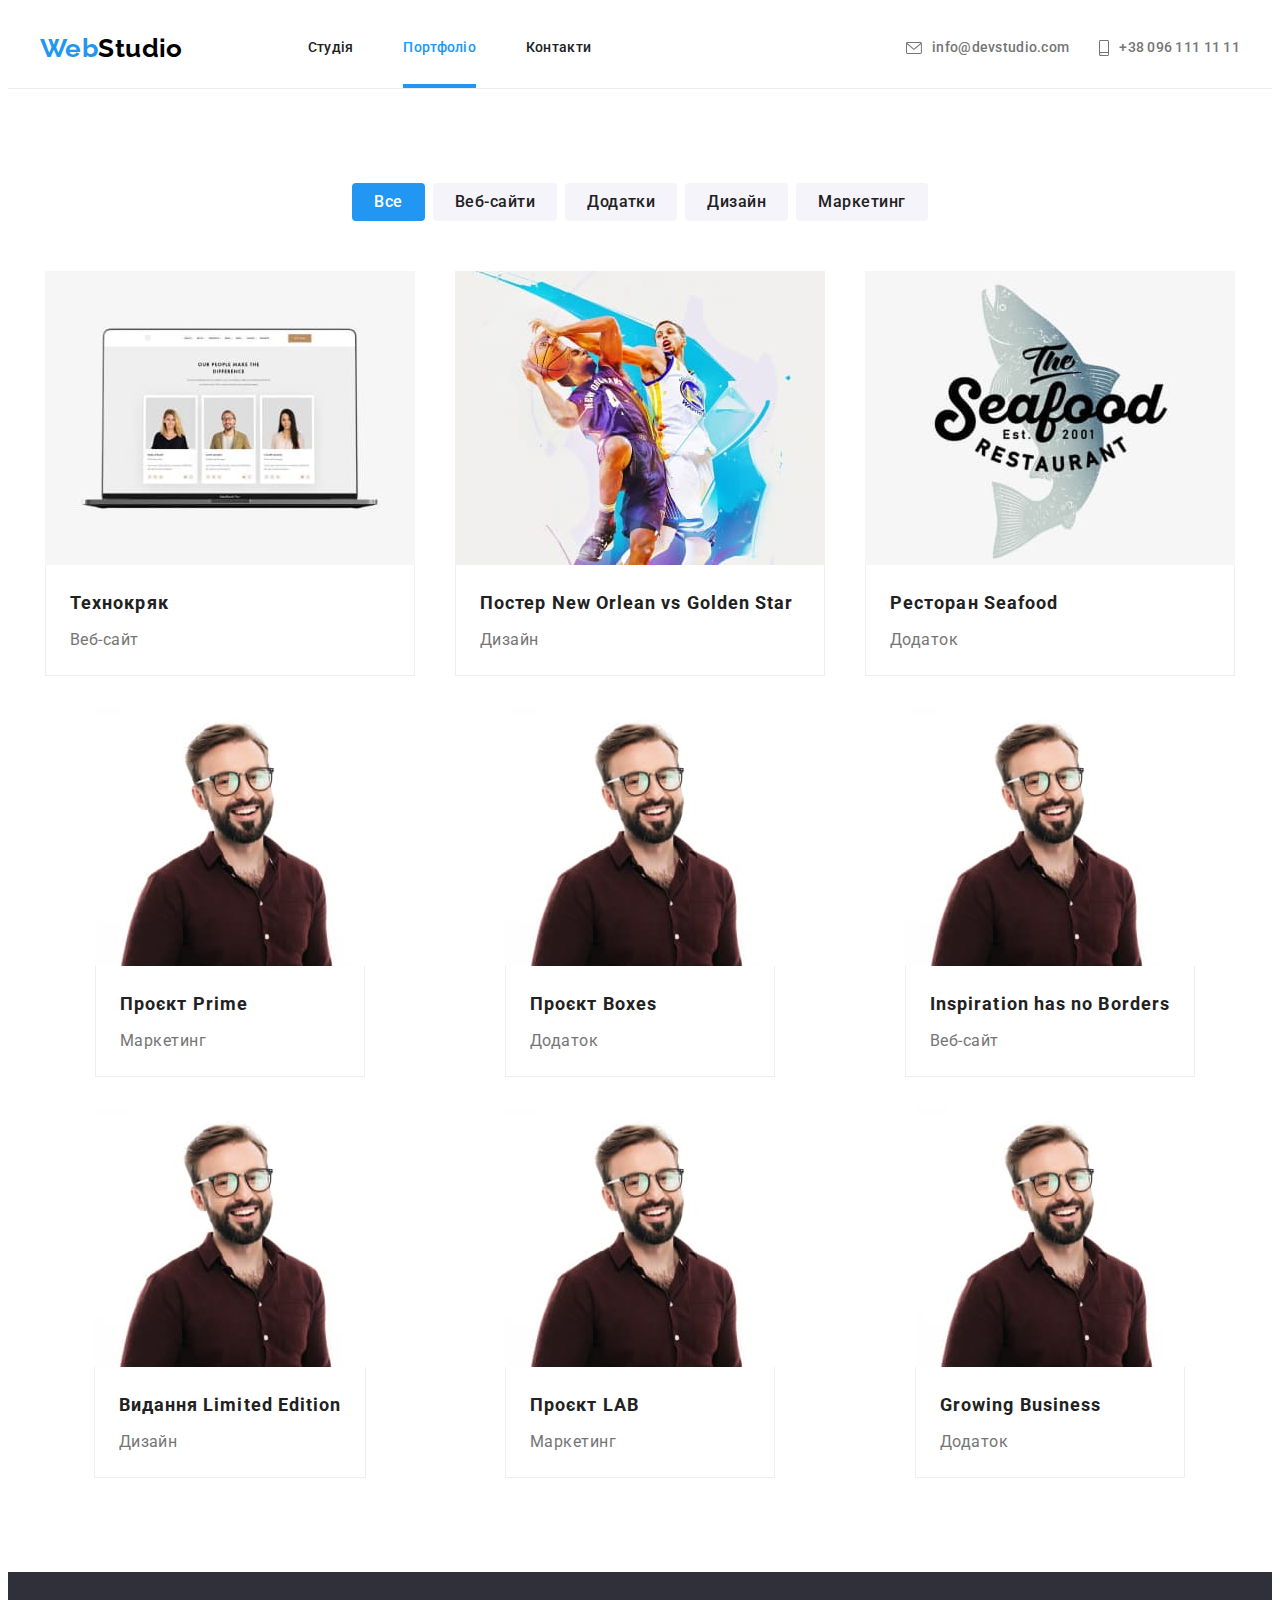
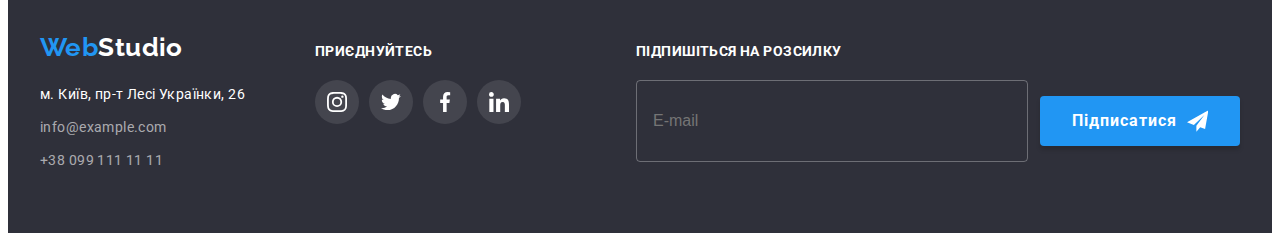
==== commit b6c20965: "add tag picture for first 3 projects on portfolio page" ====
--- a/portfolio.html
+++ b/portfolio.html
@@ -22,8 +22,9 @@
         <div class="container page-header">
             <nav class="page-header__navigation">
                 <a href="./index.html" class="logo">Web<span class="logo logo--black">Studio</span></a>
-                <button type="button" class="button-menu" data-menu-button aria-expanded="false" aria-controls="menu-container">
-                    <svg width="40" height="40" aria-label="Перемикач мобільного меню">
+                <button type="button" class="button-menu" data-menu-button aria-expanded="false"
+                    aria-controls="menu-container">
+                    <svg class="button-menu__icon" width="40" height="40" aria-label="Перемикач мобільного меню">
                         <use class="icon-open-menu" href="./images/icons.svg#icon-open-menu"></use>
                         <use class="icon-close-menu" href="./images/icons.svg#icon-close-menu"></use>
                     </svg>
@@ -40,21 +41,37 @@
                             <a href="" class="site-nav__link">Контакти</a>
                         </li>
                     </ul>
-                    <ul class="contacts menu-container__contacts">
-                        <li class="contacts__item">
-                            <a class="contacts__link" href="mailto:info@devstudio.com">
-                                <svg class="contacts__icon" width="16" height="12" aria-hidden="true">
-                                    <use href="./images/icons.svg#icon-envelope"></use>
-                                </svg>info@devstudio.com</a>
-                        </li>
-                        <li class="contacts__item">
-                            <a class="contacts__link" href="tel:+380961111111">
-                                <svg class="contacts__icon" width="10" height="16" aria-hidden="true">
-                                    <use href="./images/icons.svg#icon-smartphone"></use>
-                                </svg>
-                                +38 096 111 11 11</a>
-                        </li>
-                    </ul>
+                    <div menu-container__connect-info>
+                        <ul class="contacts menu-container__contacts">
+                            <li class="contacts__item">
+                                <a class="contacts__link contacts__link-tel-number" href="tel:+380961111111">
+                                    <svg class="contacts__icon" width="10" height="16" aria-hidden="true">
+                                        <use href="./images/icons.svg#icon-smartphone"></use>
+                                    </svg>
+                                    +38 096 111 11 11</a>
+                            </li>
+                            <li class="contacts__item">
+                                <a class="contacts__link contacts__link-mail" href="mailto:info@devstudio.com">
+                                    <svg class="contacts__icon" width="16" height="12" aria-hidden="true">
+                                        <use href="./images/icons.svg#icon-envelope"></use>
+                                    </svg>info@devstudio.com</a>
+                            </li>
+                        </ul>
+                        <ul class="menu-socials">
+                            <li class="menu-socials__item">
+                                <a class="menu-socials__link" href="#">Instagram</a>
+                            </li>
+                            <li class="menu-socials__item">
+                                <a class="menu-socials__link menu-socials__link-with-divide" href="#">Twitter</a>
+                            </li>
+                            <li class="menu-socials__item">
+                                <a class="menu-socials__link menu-socials__link-with-divide" href="#">Facebook</a>
+                            </li>
+                            <li class="menu-socials__item">
+                                <a class="menu-socials__link menu-socials__link-with-divide" href="#">LinkedIn</a>
+                            </li>
+                        </ul>
+                    </div>
                 </div>
             </nav>
         </div>
@@ -85,7 +102,18 @@
                     <li class="portfolio__works-item">
                         <a class="work" href="#">
                             <div class="work__card">
-                                <img src="./images/portfolio/technokryak.jpg" alt="На дисплее ноутбука три представителя команды в виде карточек" class="work__image">
+                                <picture>
+                                    <source
+                                        srcset="./images/portfolio-works/technokryak-450.jpg 1x, ./images/portfolio-works/technokryak-450@2x.jpg 2x"
+                                        media="(max-width: 767px)">
+                                    <source
+                                        srcset="./images/portfolio-works/technokryak-354.jpg 1x, ./images/portfolio-works/technokryak-354@2x.jpg 2x"
+                                        media="(max-width: 1199px)">
+                                    <source
+                                        srcset="./images/portfolio-works/technokryak-370.jpg 1x, ./images/portfolio-works/technokryak-370@2x.jpg 2x"
+                                        media="(min-width: 1200px)">
+                                    <img src="./images/portfolio-works/technokryak-450.jpg" alt="На дисплее ноутбука три представителя команды в виде карточек" class="work__image">
+                                </picture>
                                 <div class="work__overlay">
                                     <p class="work__overlay-description">Ресурс пропонує комплексні пропозиції з різним рівнем функціоналу та сервісів. Все це дозволить відвідувачу отримати вичерпні відомості про компанію чи приватну особу.</p>
                                 </div>
@@ -99,7 +127,18 @@
                     <li class="portfolio__works-item">
                         <a class="work" href="#">
                             <div class="work__card">
-                                <img src="./images/portfolio/poster-new-orlean-vs-golden-star.jpg" alt="Два баскетболиста в прыжке борются за мяч" class="work__image">
+                                <picture>
+                                    <source
+                                        srcset="./images/portfolio-works/poster-new-orlean-vs-golden-star-450.jpg 1x, ./images/portfolio-works/poster-new-orlean-vs-golden-star-450@2x.jpg 2x"
+                                        media="(max-width: 767px)">
+                                    <source
+                                        srcset="./images/portfolio-works/poster-new-orlean-vs-golden-star-354.jpg 1x, ./images/portfolio-works/poster-new-orlean-vs-golden-star-354@2x.jpg 2x"
+                                        media="(max-width: 1199px)">
+                                    <source
+                                        srcset="./images/portfolio-works/poster-new-orlean-vs-golden-star-370.jpg 1x, ./images/portfolio-works/poster-new-orlean-vs-golden-star-370@2x.jpg 2x"
+                                        media="(min-width: 1200px)">
+                                    <img src="./images/portfolio-works/poster-new-orlean-vs-golden-star-450.jpg" alt="Два баскетболиста в прыжке борются за мяч" class="work__image">
+                                </picture>
                                 <div class="work__overlay">
                                     <p class="work__overlay-description">Ресурс пропонує комплексні пропозиції з різним рівнем функціоналу та сервісів. Все це дозволить відвідувачу отримати вичерпні відомості про компанію чи приватну особу.</p>
                                 </div>
@@ -113,7 +152,18 @@
                     <li class="portfolio__works-item">
                         <a class="work" href="#">
                             <div class="work__card">
-                                <img src="./images/portfolio/restoran-seafood.jpg" alt="Эмблема ресторана в форме рыбы" class="work__image">
+                                <picture>
+                                    <source
+                                        srcset="./images/portfolio-works/restoran-seafood-450.jpg 1x, ./images/portfolio-works/restoran-seafood-450@2x.jpg 2x"
+                                        media="(max-width: 767px)">
+                                    <source
+                                        srcset="./images/portfolio-works/restoran-seafood-354.jpg 1x, ./images/portfolio-works/restoran-seafood-354@2x.jpg 2x"
+                                        media="(max-width: 1199px)">
+                                    <source
+                                        srcset="./images/portfolio-works/restoran-seafood-370.jpg 1x, ./images/portfolio-works/restoran-seafood-370@2x.jpg 2x"
+                                        media="(min-width: 1200px)">
+                                    <img src="./images/portfolio-works/restoran-seafood-450.jpg" alt="Эмблема ресторана в форме рыбы" class="work__image">
+                                </picture>
                                 <div class="work__overlay">
                                     <p class="work__overlay-description">Ресурс пропонує комплексні пропозиції з різним рівнем функціоналу та сервісів. Все це дозволить відвідувачу отримати вичерпні відомості про компанію чи приватну особу.</p>
                                 </div>
@@ -127,7 +177,18 @@
                     <li class="portfolio__works-item">
                         <a class="work" href="#">
                             <div class="work__card">
-                                <img src="./images/portfolio/project-prime.jpg" alt="Наушники" class="work__image">
+                                <picture>
+                                    <source
+                                        srcset="./images/team-members/igor-demyanenko-450.jpg 1x, ./images/team-members/igor-demyanenko-450@2x.jpg 2x"
+                                        media="(max-width: 767px)">
+                                    <source
+                                        srcset="./images/team-members/igor-demyanenko-354.jpg 1x, ./images/team-members/igor-demyanenko-354@2x.jpg 2x"
+                                        media="(max-width: 1199px)">
+                                    <source
+                                        srcset="./images/team-members/igor-demyanenko-270.jpg 1x, ./images/team-members/igor-demyanenko-270@2x.jpg 2x"
+                                        media="(min-width: 1200px)">
+                                    <img src="./images/portfolio-works/project-prime.jpg" alt="Наушники" class="work__image">
+                                </picture>
                                 <div class="work__overlay">
                                     <p class="work__overlay-description">Ресурс пропонує комплексні пропозиції з різним рівнем функціоналу та сервісів. Все це дозволить відвідувачу отримати вичерпні відомості про компанію чи приватну особу.</p>
                                 </div>
@@ -141,7 +202,18 @@
                     <li class="portfolio__works-item">
                         <a class="work" href="#">
                             <div class="work__card">
-                                <img src="./images/portfolio/project-boxes.jpg" alt="Две коробки белого и коричневого цвета" class="work__image">
+                                <picture>
+                                    <source
+                                        srcset="./images/team-members/igor-demyanenko-450.jpg 1x, ./images/team-members/igor-demyanenko-450@2x.jpg 2x"
+                                        media="(max-width: 767px)">
+                                    <source
+                                        srcset="./images/team-members/igor-demyanenko-354.jpg 1x, ./images/team-members/igor-demyanenko-354@2x.jpg 2x"
+                                        media="(max-width: 1199px)">
+                                    <source
+                                        srcset="./images/team-members/igor-demyanenko-270.jpg 1x, ./images/team-members/igor-demyanenko-270@2x.jpg 2x"
+                                        media="(min-width: 1200px)">
+                                    <img src="./images/portfolio-works/project-boxes.jpg" alt="Две коробки белого и коричневого цвета" class="work__image">
+                                </picture>
                                 <div class="work__overlay">
                                     <p class="work__overlay-description">Ресурс пропонує комплексні пропозиції з різним рівнем функціоналу та сервісів. Все це дозволить відвідувачу отримати вичерпні відомості про компанію чи приватну особу.</p>
                                 </div>
@@ -155,8 +227,18 @@
                     <li class="portfolio__works-item">
                         <a class="work" href="#">
                             <div class="work__card">
-                                <img src="./images/portfolio/inspiration-has-no-borders.jpg" alt="Монитор компьютера с изображением карты мира"
-                                    class="work__image">
+                                <picture>
+                                    <source
+                                        srcset="./images/team-members/igor-demyanenko-450.jpg 1x, ./images/team-members/igor-demyanenko-450@2x.jpg 2x"
+                                        media="(max-width: 767px)">
+                                    <source
+                                        srcset="./images/team-members/igor-demyanenko-354.jpg 1x, ./images/team-members/igor-demyanenko-354@2x.jpg 2x"
+                                        media="(max-width: 1199px)">
+                                    <source
+                                        srcset="./images/team-members/igor-demyanenko-270.jpg 1x, ./images/team-members/igor-demyanenko-270@2x.jpg 2x"
+                                        media="(min-width: 1200px)">
+                                    <img src="./images/portfolio-works/inspiration-has-no-borders.jpg" alt="Монитор компьютера с изображением карты мира" class="work__image">
+                                </picture>
                                 <div class="work__overlay">
                                     <p class="work__overlay-description">Ресурс пропонує комплексні пропозиції з різним рівнем функціоналу та сервісів. Все це дозволить відвідувачу отримати вичерпні відомості про компанію чи приватну особу.</p>
                                 </div>
@@ -170,7 +252,18 @@
                     <li class="portfolio__works-item">
                         <a class="work" href="#">
                             <div class="work__card">
-                                <img src="./images/portfolio/limited-edition.jpg" alt="Журнал с открытыми страницами" class="work__image">
+                                <picture>
+                                    <source
+                                        srcset="./images/team-members/igor-demyanenko-450.jpg 1x, ./images/team-members/igor-demyanenko-450@2x.jpg 2x"
+                                        media="(max-width: 767px)">
+                                    <source
+                                        srcset="./images/team-members/igor-demyanenko-354.jpg 1x, ./images/team-members/igor-demyanenko-354@2x.jpg 2x"
+                                        media="(max-width: 1199px)">
+                                    <source
+                                        srcset="./images/team-members/igor-demyanenko-270.jpg 1x, ./images/team-members/igor-demyanenko-270@2x.jpg 2x"
+                                        media="(min-width: 1200px)">
+                                    <img src="./images/portfolio-works/limited-edition.jpg" alt="Журнал с открытыми страницами" class="work__image">
+                                </picture>
                                 <div class="work__overlay">
                                     <p class="work__overlay-description">Ресурс пропонує комплексні пропозиції з різним рівнем функціоналу та сервісів. Все це дозволить відвідувачу отримати вичерпні відомості про компанію чи приватну особу.</p>
                                 </div>
@@ -184,7 +277,18 @@
                     <li class="portfolio__works-item">
                         <a class="work" href="#">
                             <div class="work__card">
-                                <img src="./images/portfolio/project-lab.jpg" alt="Этикетка одежды с надписью Lab El Tag" class="work__image">
+                                <picture>
+                                    <source
+                                        srcset="./images/team-members/igor-demyanenko-450.jpg 1x, ./images/team-members/igor-demyanenko-450@2x.jpg 2x"
+                                        media="(max-width: 767px)">
+                                    <source
+                                        srcset="./images/team-members/igor-demyanenko-354.jpg 1x, ./images/team-members/igor-demyanenko-354@2x.jpg 2x"
+                                        media="(max-width: 1199px)">
+                                    <source
+                                        srcset="./images/team-members/igor-demyanenko-270.jpg 1x, ./images/team-members/igor-demyanenko-270@2x.jpg 2x"
+                                        media="(min-width: 1200px)">
+                                    <img src="./images/portfolio-works/project-lab.jpg" alt="Этикетка одежды с надписью Lab El Tag" class="work__image">
+                                </picture>
                                 <div class="work__overlay">
                                     <p class="work__overlay-description">Ресурс пропонує комплексні пропозиції з різним рівнем функціоналу та сервісів. Все це дозволить відвідувачу отримати вичерпні відомості про компанію чи приватну особу.</p>
                                 </div>
@@ -198,7 +302,18 @@
                     <li class="portfolio__works-item">
                         <a class="work" href="#">
                             <div class="work__card">
-                                <img src="./images/portfolio/growing-business.jpg" alt="Мужчина деловито что-то печатает на ноутбуке" class="work__image">
+                                <picture>
+                                    <source
+                                        srcset="./images/team-members/igor-demyanenko-450.jpg 1x, ./images/team-members/igor-demyanenko-450@2x.jpg 2x"
+                                        media="(max-width: 767px)">
+                                    <source
+                                        srcset="./images/team-members/igor-demyanenko-354.jpg 1x, ./images/team-members/igor-demyanenko-354@2x.jpg 2x"
+                                        media="(max-width: 1199px)">
+                                    <source
+                                        srcset="./images/team-members/igor-demyanenko-270.jpg 1x, ./images/team-members/igor-demyanenko-270@2x.jpg 2x"
+                                        media="(min-width: 1200px)">
+                                    <img src="./images/portfolio-works/growing-business.jpg" alt="Мужчина деловито что-то печатает на ноутбуке" class="work__image">
+                                </picture>
                                 <div class="work__overlay">
                                     <p class="work__overlay-description">Ресурс пропонує комплексні пропозиції з різним рівнем функціоналу та сервісів. Все це дозволить відвідувачу отримати вичерпні відомості про компанію чи приватну особу.</p>
                                 </div>
--- a/css/main.min.css
+++ b/css/main.min.css
@@ -1 +1 @@
-:root{--primary-text-color: #757575;--accent-color: #2196F3;--header-border-color: #ECECEC;--logo-text-color: #2196F3;--logo-black-text-color: #000000;--logo-white-text-color: #FFFFFF;--hero-text-color: #FFFFFF;--button-text-color: #FFFFFF;--title-text-color: #212121;--activity-item-title-color: #FFFFFF;--team-member-socials-color: #AFB1B8;--team-member-socials-accent-color: #FFFFFF;--client-color: #AFB1B8;--footer-white-text-color: #FFFFFF;--address-text-color: rgba(255, 255, 255, 0.6);--footer-input-color: #FFFFFF;--footer-input-placeholder-color: rgba(255, 255, 255, 0.6);--footer-input-border-color: rgba(255, 255, 255, 0.3);--form-input-border-color: rgba(33, 33, 33, 0.2);--form-input-placeholder-color: rgba(117, 117, 117, 0.5);--filter-accent-color: #FFFFFF;--portfolio-overlay-text-color: #FFFFFF;--primary-bcg-color: #FFFFFF;--hero-bcg-color: #2F303A;--button-color: #2196F3;--button-accent-color: #188CE8;--activity-item-bcg-color: rgba(47, 48, 58, 0.8);--team-bcg-color: #F5F4FA;--team-member-bcg-color: #FFFFFF;--footer-socials-bcg-color: rgba(255, 255, 255, 0.1);--portfolio-filter-bcg-color: #F5F4FA;--portfolio-filter-accent-color: #2196F3;--portfolio-overlay-bcg-color: rgba(33, 150, 243, 0.9);--portfolio-works-border-color: #EEEEEE;--hero-modal-backdrop-color: rgba(0, 0, 0, 0.2);--timing-function: cubic-bezier(0.4, 0, 0.2, 1);--duration: 250ms}.visually-hidden{position:absolute;width:1px;height:1px;margin:-1px;border:0;padding:0;white-space:nowrap;-webkit-clip-path:inset(100%);clip-path:inset(100%);clip:rect(0 0 0 0);overflow:hidden}.subscribe-form__button,.socials,.advantage__picture,.checkbox,.button-close{display:-webkit-box;display:-ms-flexbox;display:flex;-webkit-box-pack:center;-ms-flex-pack:center;justify-content:center;-webkit-box-align:center;-ms-flex-align:center;align-items:center}.client,.socials__link{display:-webkit-inline-box;display:-ms-inline-flexbox;display:inline-flex;-webkit-box-pack:center;-ms-flex-pack:center;justify-content:center;-webkit-box-align:center;-ms-flex-align:center;align-items:center}body{min-width:320px;font-family:"Roboto",sans-serif;font-size:14px;letter-spacing:.03em;background-color:var(--primary-bcg-color);color:var(--primary-text-color)}h1,h2,h3,h4,h5,h6,p{margin-top:0}ul{list-style:none;padding-left:0;margin:0}img{display:block;max-width:100%;height:auto}fieldset{margin:0;padding:0;border:none}.header{border-bottom:1px solid var(--header-border-color)}@media screen and (max-width: 767px){.header{display:-webkit-box;display:-ms-flexbox;display:flex;-webkit-box-align:center;-ms-flex-align:center;align-items:center;height:60px}}@media screen and (min-width: 768px){.header{height:80px}}.page-header{position:relative}.page-header__navigation{display:-webkit-box;display:-ms-flexbox;display:flex;-webkit-box-pack:justify;-ms-flex-pack:justify;justify-content:space-between;-webkit-box-align:center;-ms-flex-align:center;align-items:center}.logo{font-family:"Raleway";font-style:normal;font-weight:700;font-size:26px;line-height:1.19;text-decoration:none;color:var(--logo-text-color)}.logo--black{color:var(--logo-black-text-color)}.logo--white{color:var(--logo-white-text-color)}@media screen and (max-width: 767px){.site-nav{font-size:40px;line-height:1.175}.site-nav__item+.site-nav__item{margin-top:32px}}@media screen and (min-width: 768px){.site-nav{display:-webkit-box;display:-ms-flexbox;display:flex}.site-nav__item+.site-nav__item{margin-left:50px}.site-nav__link::after{position:absolute;content:"";display:block;bottom:0;left:0;width:100%;height:4px;background-color:var(--accent-color);opacity:0;-webkit-transition-property:opacity;transition-property:opacity;-webkit-transition-timing-function:var(--timing-function);transition-timing-function:var(--timing-function);-webkit-transition-duration:var(--duration);transition-duration:var(--duration)}}.site-nav__link{position:relative;display:block;padding-top:32px;padding-bottom:32px;font-weight:500;line-height:1.14;letter-spacing:.02em;text-decoration:none;color:var(--title-text-color);-webkit-transition-property:color;transition-property:color;-webkit-transition-timing-function:var(--timing-function);transition-timing-function:var(--timing-function);-webkit-transition-duration:var(--duration);transition-duration:var(--duration)}.site-nav__link--current::after{opacity:1}.site-nav__link--current,.site-nav__link:hover,.site-nav__link:focus{color:var(--accent-color)}@media screen and (min-width: 768px){.contacts{display:-webkit-box;display:-ms-flexbox;display:flex;-webkit-box-orient:vertical;-webkit-box-direction:normal;-ms-flex-direction:column;flex-direction:column;-webkit-box-pack:center;-ms-flex-pack:center;justify-content:center;margin-left:96px}.contacts__item+.contacts__item{margin-top:10px}}@media screen and (min-width: 1200px){.contacts{-webkit-box-orient:horizontal;-webkit-box-direction:normal;-ms-flex-direction:row;flex-direction:row;-webkit-box-align:center;-ms-flex-align:center;align-items:center;margin-left:315px}.contacts__item+.contacts__item{margin-left:30px;margin-top:0}}.contacts__link{display:-webkit-box;display:-ms-flexbox;display:flex;-webkit-box-align:center;-ms-flex-align:center;align-items:center;font-weight:500;line-height:1.14;letter-spacing:.02em;text-decoration:none;color:var(--primary-text-color);-webkit-transition-property:color;transition-property:color;-webkit-transition-timing-function:var(--timing-function);transition-timing-function:var(--timing-function);-webkit-transition-duration:var(--duration);transition-duration:var(--duration)}.contacts__link:hover,.contacts__link:focus{color:var(--accent-color)}.contacts__icon{margin-right:10px;fill:currentColor}.section{padding-top:60px;padding-bottom:60px}.section__title{margin-bottom:30px;font-size:28px;line-height:1.17;text-align:center;color:var(--title-text-color)}@media screen and (min-width: 1200px){.section{padding-top:94px;padding-bottom:94px}.section__title{margin-bottom:50px;font-size:36px;line-height:1.17;text-align:center;color:var(--title-text-color)}}.container{padding-left:15px;padding-right:15px;margin-left:auto;margin-right:auto}@media screen and (min-width: 480px){.container{width:480px}}@media screen and (min-width: 768px){.container{width:768px}}@media screen and (min-width: 1200px){.container{width:1200px}}.button{padding:10px 32px;font-family:inherit;font-weight:700;font-size:16px;line-height:1.875;text-align:center;letter-spacing:.06em;color:var(--button-text-color);background-color:var(--button-color);-webkit-box-shadow:0px 4px 4px rgba(0,0,0,.15);box-shadow:0px 4px 4px rgba(0,0,0,.15);border-radius:4px;border:none;cursor:pointer;-webkit-transition-property:background-color;transition-property:background-color;-webkit-transition-timing-function:var(--timing-function);transition-timing-function:var(--timing-function);-webkit-transition-duration:var(--duration);transition-duration:var(--duration)}.button--standart-sizes{width:200px;height:50px}.button:hover,.button:focus{background-color:var(--button-accent-color)}.button-close{position:absolute;width:30px;height:30px;top:8px;right:8px;background-color:rgba(0,0,0,0);fill:var(--logo-black-text-color);border-radius:50%;border:1px solid rgba(0,0,0,.1);cursor:pointer;-webkit-transition-property:fill;transition-property:fill;-webkit-transition-timing-function:var(--timing-function);transition-timing-function:var(--timing-function);-webkit-transition-duration:var(--duration);transition-duration:var(--duration)}.button-close:hover,.button-close:focus{fill:var(--accent-color)}.form-field{display:-webkit-box;display:-ms-flexbox;display:flex;-webkit-box-orient:vertical;-webkit-box-direction:normal;-ms-flex-direction:column;flex-direction:column}.form-field__label{margin-bottom:4px;font-size:12px;line-height:1.167}.form-field__inner{position:relative}.form-field__input{padding:12px 16px 12px 42px;font-size:12px;line-height:1.167;border:1px solid var(--form-input-border-color);border-radius:4px;width:100%;height:40px;cursor:pointer;-webkit-transition-property:border;transition-property:border;-webkit-transition-timing-function:var(--timing-function);transition-timing-function:var(--timing-function);-webkit-transition-duration:var(--duration);transition-duration:var(--duration)}.form-field__input::-webkit-input-placeholder{color:var(--form-input-placeholder-color)}.form-field__input::-moz-placeholder{color:var(--form-input-placeholder-color)}.form-field__input:-ms-input-placeholder{color:var(--form-input-placeholder-color)}.form-field__input::-ms-input-placeholder{color:var(--form-input-placeholder-color)}.form-field__input::placeholder{color:var(--form-input-placeholder-color)}.form-field__icon{position:absolute;top:50%;left:12px;width:18px;height:18px;fill:var(--title-text-color);-webkit-transform:translateY(-50%);transform:translateY(-50%);-webkit-transition-property:fill;transition-property:fill;-webkit-transition-timing-function:var(--timing-function);transition-timing-function:var(--timing-function);-webkit-transition-duration:var(--duration);transition-duration:var(--duration)}.form-field:focus-within .form-field__input{outline:none;border:1px solid var(--accent-color)}.form-field:focus-within .form-field__icon{fill:var(--accent-color)}.comment__textarea{resize:none;height:120px;width:100%;padding:12px 16px}.checkbox__label{position:relative;display:-webkit-box;display:-ms-flexbox;display:flex;-webkit-box-align:center;-ms-flex-align:center;align-items:center;margin-bottom:0;font-size:14px;line-height:1.714;letter-spacing:.03em;cursor:pointer}.checkbox__icon{margin-right:7px;width:16px;height:15px}.checkbox__icon--passive{fill:var(--title-text-color);opacity:1;-webkit-transition-property:opacity,fill;transition-property:opacity,fill;-webkit-transition-timing-function:var(--timing-function);transition-timing-function:var(--timing-function);-webkit-transition-duration:var(--duration);transition-duration:var(--duration)}.checkbox__icon--active{position:absolute;left:0;top:50%;-webkit-transform:translateY(-50%);transform:translateY(-50%);background-color:var(--button-color);border-radius:2px;opacity:0;-webkit-transition-property:opacity;transition-property:opacity;-webkit-transition-timing-function:var(--timing-function);transition-timing-function:var(--timing-function);-webkit-transition-duration:var(--duration);transition-duration:var(--duration)}.checkbox__conditions-link{color:var(--accent-color);margin-left:7px}.checkbox__input:checked+.checkbox__label>.checkbox__icon--passive{opacity:0}.checkbox__input:checked+.checkbox__label>.checkbox__icon--active{opacity:1}.checkbox__input:focus+.checkbox__label>.checkbox__icon--passive{fill:var(--accent-color)}.advantage{width:100%}.advantage__picture{height:120px;margin-bottom:30px;background-color:var(--team-bcg-color);border-radius:4px}.advantage__icon{width:70px;height:70px}.advantage__title{margin-bottom:10px;font-size:14px;line-height:1.14;text-transform:uppercase;color:var(--title-text-color)}.advantage__desc{margin-bottom:0;line-height:1.714}.activity-card{position:relative}.activity-card__title{position:absolute;left:0;bottom:0;padding-top:27px;padding-bottom:27px;margin-bottom:0;width:100%;height:70px;font-size:14px;line-height:1.14;text-align:center;text-transform:uppercase;background-color:var(--activity-item-bcg-color);color:var(--activity-item-title-color)}.team-member{width:100%;background:var(--team-member-bcg-color);-webkit-box-shadow:0px 1px 3px rgba(0,0,0,.12),0px 1px 1px rgba(0,0,0,.14),0px 2px 1px rgba(0,0,0,.2);box-shadow:0px 1px 3px rgba(0,0,0,.12),0px 1px 1px rgba(0,0,0,.14),0px 2px 1px rgba(0,0,0,.2);border-radius:0px 0px 4px 4px}.team-member__wrapper{padding-top:30px;padding-bottom:30px}.team-member__name{margin-bottom:10px;font-weight:500;font-size:16px;line-height:1.19;text-align:center;color:var(--title-text-color)}.team-member__function{font-size:16px;line-height:1.19;text-align:center}.socials__item:not(:first-child){margin-left:10px}.socials__link{width:44px;height:44px;border-radius:50%;fill:var(--footer-white-text-color);background-color:var(--footer-socials-bcg-color);-webkit-transition-property:background-color;transition-property:background-color;-webkit-transition-timing-function:var(--timing-function);transition-timing-function:var(--timing-function);-webkit-transition-duration:var(--duration);transition-duration:var(--duration)}.socials__link:hover,.socials__link:focus{background-color:var(--accent-color)}.socials__link--grey{color:var(--team-member-socials-color);-webkit-transition-property:color,background-color;transition-property:color,background-color;-webkit-transition-timing-function:var(--timing-function);transition-timing-function:var(--timing-function);-webkit-transition-duration:var(--duration);transition-duration:var(--duration)}.socials__link--grey:hover,.socials__link--grey:focus{color:var(--team-member-socials-accent-color)}.socials__icon{width:20px;height:20px}.socials__icon--currentcolor{fill:currentColor}.client{width:100%;height:92px;border-radius:4px;border:1px solid var(--client-color);color:var(--client-color);-webkit-transition-property:color,border-color;transition-property:color,border-color;-webkit-transition-timing-function:var(--timing-function);transition-timing-function:var(--timing-function);-webkit-transition-duration:var(--duration);transition-duration:var(--duration)}.client:hover,.client:focus{color:var(--accent-color);border-color:var(--accent-color)}.client__icon{fill:currentColor}.client__icon--standart-height{height:52px}.footer{padding:60px 0;background-color:var(--hero-bcg-color)}.page-footer__title{margin-bottom:20px;font-size:14px;line-height:1.14;text-transform:uppercase;color:var(--footer-white-text-color)}@media screen and (max-width: 1199px){.page-footer{text-align:center}.page-footer__address-nav{margin-bottom:60px}.page-footer__connect{margin-bottom:60px}}.page-footer__logo{display:block;margin-bottom:20px}@media screen and (min-width: 768px){.page-footer__info{display:-webkit-box;display:-ms-flexbox;display:flex;-ms-flex-pack:distribute;justify-content:space-around;-webkit-box-align:baseline;-ms-flex-align:baseline;align-items:baseline}}@media screen and (min-width: 1200px){.page-footer{display:-webkit-box;display:-ms-flexbox;display:flex;-webkit-box-pack:justify;-ms-flex-pack:justify;justify-content:space-between;-webkit-box-align:baseline;-ms-flex-align:baseline;align-items:baseline}.page-footer__connect{margin-left:70px;width:206px}}.address__item:not(:last-child){margin-bottom:9px}.address__link{font-style:normal;font-weight:400;line-height:1.71;text-decoration:none;color:var(--footer-white-text-color)}.address__link--accent{color:var(--address-text-color);-webkit-transition-property:color;transition-property:color;-webkit-transition-timing-function:var(--timing-function);transition-timing-function:var(--timing-function);-webkit-transition-duration:var(--duration);transition-duration:var(--duration)}.address__link--accent:hover,.address__link--accent:focus{color:var(--accent-color)}.subscribe-form__input{padding:15px 16px;margin-bottom:20px;font-size:16px;line-height:1.25;color:var(--footer-input-placeholder-color);background-color:rgba(0,0,0,0);border:1px solid var(--footer-input-border-color);border-radius:4px;width:100%;height:50px;cursor:pointer;-webkit-transition-property:border;transition-property:border;-webkit-transition-timing-function:var(--timing-function);transition-timing-function:var(--timing-function);-webkit-transition-duration:var(--duration);transition-duration:var(--duration)}.subscribe-form__input:focus-within{outline:none;border:1px solid var(--accent-color);color:var(--footer-input-color)}.subscribe-form__button{margin-left:auto;margin-right:auto}.subscribe-form__icon{margin-left:10px;width:24px;height:24px;fill:currentColor}@media screen and (min-width: 768px){.subscribe-form__input{width:450px}}@media screen and (min-width: 1200px){.subscribe-form{display:-webkit-box;display:-ms-flexbox;display:flex;-webkit-box-align:center;-ms-flex-align:center;align-items:center}.subscribe-form__input{width:358px;margin-bottom:0}.subscribe-form__button{margin-left:12px}}.filter-button{padding:6px 22px;border:none;font-family:inherit;font-weight:500;font-size:16px;line-height:1.625;text-align:center;letter-spacing:.03em;color:var(--title-text-color);background-color:var(--portfolio-filter-bcg-color);border-radius:4px;cursor:pointer;-webkit-transition-property:color,background-color,-webkit-box-shadow;transition-property:color,background-color,-webkit-box-shadow;transition-property:color,background-color,box-shadow;transition-property:color,background-color,box-shadow,-webkit-box-shadow;-webkit-transition-timing-function:var(--timing-function);transition-timing-function:var(--timing-function);-webkit-transition-duration:var(--duration);transition-duration:var(--duration)}.filter-button--active{color:var(--filter-accent-color);background:var(--portfolio-filter-accent-color)}.filter-button:hover,.filter-button:focus{color:var(--filter-accent-color);background-color:var(--portfolio-filter-accent-color);-webkit-box-shadow:0px 3px 1px rgba(0,0,0,.1),0px 1px 2px rgba(0,0,0,.08),0px 2px 2px rgba(0,0,0,.12);box-shadow:0px 3px 1px rgba(0,0,0,.1),0px 1px 2px rgba(0,0,0,.08),0px 2px 2px rgba(0,0,0,.12)}.work{display:-webkit-box;display:-ms-flexbox;display:flex;-webkit-box-orient:vertical;-webkit-box-direction:normal;-ms-flex-direction:column;flex-direction:column;text-decoration:none;-webkit-transition-property:-webkit-box-shadow;transition-property:-webkit-box-shadow;transition-property:box-shadow;transition-property:box-shadow, -webkit-box-shadow;-webkit-transition-timing-function:var(--timing-function);transition-timing-function:var(--timing-function);-webkit-transition-duration:var(--duration);transition-duration:var(--duration)}.work:hover,.work:focus{-webkit-box-shadow:1px 4px 6px rgba(0,0,0,.16),0px 4px 4px rgba(0,0,0,.06),0px 1px 1px rgba(0,0,0,.12);box-shadow:1px 4px 6px rgba(0,0,0,.16),0px 4px 4px rgba(0,0,0,.06),0px 1px 1px rgba(0,0,0,.12)}.work__card{position:relative;overflow:hidden}.work__overlay{position:absolute;top:0;left:0;width:100%;height:100%;background-color:var(--portfolio-overlay-bcg-color);opacity:0;-webkit-transform:translateY(100%);transform:translateY(100%);-webkit-transition-property:opacity,-webkit-transform;transition-property:opacity,-webkit-transform;transition-property:opacity,transform;transition-property:opacity,transform,-webkit-transform;-webkit-transition-timing-function:var(--timing-function);transition-timing-function:var(--timing-function);-webkit-transition-duration:var(--duration);transition-duration:var(--duration)}.work__overlay-description{position:absolute;top:50%;left:50%;-webkit-transform:translate(-50%, -50%);transform:translate(-50%, -50%);width:100%;margin-bottom:0;padding:0 24px;font-size:18px;line-height:1.556;color:var(--portfolio-overlay-text-color)}.work:hover .work__overlay,.work:focus .work__overlay{opacity:1;-webkit-transform:translateY(0);transform:translateY(0)}.work__caption{-webkit-box-flex:1;-ms-flex-positive:1;flex-grow:1;padding:20px 24px;border-left:1px solid var(--portfolio-works-border-color);border-right:1px solid var(--portfolio-works-border-color);border-bottom:1px solid var(--portfolio-works-border-color)}.work__title{margin-bottom:4px;font-weight:700;font-size:18px;line-height:2;letter-spacing:.06em;color:var(--title-text-color)}.work__type{margin-bottom:0;font-weight:400;font-size:16px;line-height:1.875;letter-spacing:.03em;color:var(--primary-text-color)}.button-menu{display:-webkit-inline-box;display:-ms-inline-flexbox;display:inline-flex;width:40px;height:40px;padding:0;margin:0;border:none;background-color:rgba(0,0,0,0);fill:currentColor;cursor:pointer;-webkit-transition-property:fill;transition-property:fill;-webkit-transition-timing-function:var(--timing-function);transition-timing-function:var(--timing-function);-webkit-transition-duration:var(--duration);transition-duration:var(--duration)}.button-menu:hover,.button-menu:focus{fill:var(--accent-color)}@media screen and (min-width: 768px){.button-menu{display:none}}.button-menu .icon-close-menu{display:none}.button-menu.is-open .icon-close-menu{display:block}.button-menu.is-open .icon-open-menu{display:none}@media screen and (max-width: 767px){.menu-container{display:none;position:absolute;top:100%;left:0;width:100%;height:796px;background-color:var(--primary-bcg-color);padding:48px 40px}}@media screen and (min-width: 768px){.menu-container{display:-webkit-box;display:-ms-flexbox;display:flex}}.menu-container.is-open{display:block}.overlay{max-width:1600px;height:600px;margin-left:auto;margin-right:auto;background-image:-webkit-gradient(linear, left top, right top, from(rgba(47, 48, 58, 0.4)), to(rgba(47, 48, 58, 0.4))),url(../images/hero-image.jpg);background-image:linear-gradient(to right, rgba(47, 48, 58, 0.4), rgba(47, 48, 58, 0.4)),url(../images/hero-image.jpg);background-repeat:no-repeat;background-position:center;background-size:cover}.hero{padding:200px 0;text-align:center;background-color:var(--hero-bcg-color)}.hero__title{width:600px;margin-left:auto;margin-right:auto;margin-bottom:30px;font-weight:900;font-size:44px;line-height:1.36;letter-spacing:.06em;text-transform:uppercase;color:var(--hero-text-color)}@media screen and (min-width: 768px){.advantages__list{display:-webkit-box;display:-ms-flexbox;display:flex}}@media screen and (max-width: 1199px){.advantages__list{-ms-flex-wrap:wrap;flex-wrap:wrap;row-gap:57px;-webkit-column-gap:30px;-moz-column-gap:30px;column-gap:30px}}@media screen and (max-width: 767px){.advantages__item+.advantages__item{margin-top:30px}}@media screen and (min-width: 768px){.advantages__item{-ms-flex-preferred-size:calc((100% - 30px)/2);flex-basis:calc((100% - 30px)/2)}}@media screen and (min-width: 1200px){.advantages__item{-ms-flex-preferred-size:calc((100% - 90px)/4);flex-basis:calc((100% - 90px)/4)}.advantages__item+.advantages__item{margin-left:30px}}.activities{display:none;padding-top:0}@media screen and (min-width: 1200px){.activities{display:block}}.activities__list{display:-webkit-box;display:-ms-flexbox;display:flex}.activities__item+.activities__item{margin-left:30px}.team{background-color:var(--team-bcg-color)}@media screen and (min-width: 768px){.team__list{display:-webkit-box;display:-ms-flexbox;display:flex}}@media screen and (max-width: 1199px){.team__list{-ms-flex-wrap:wrap;flex-wrap:wrap;gap:30px}}@media screen and (max-width: 767px){.team__item+.team__item{margin-top:30px}}@media screen and (min-width: 768px){.team__item{-ms-flex-preferred-size:calc((100% - 30px)/2);flex-basis:calc((100% - 30px)/2)}}@media screen and (min-width: 1200px){.team__item{-ms-flex-preferred-size:calc((100% - 90px)/4);flex-basis:calc((100% - 90px)/4)}.team__item+.team__item{margin-left:30px}}@media screen and (min-width: 480px){.clients__list{display:-webkit-box;display:-ms-flexbox;display:flex}}@media screen and (max-width: 1199px){.clients__list{-ms-flex-wrap:wrap;flex-wrap:wrap;gap:30px}}@media screen and (min-width: 1200px){.clients__list{-webkit-box-pack:center;-ms-flex-pack:center;justify-content:center;-webkit-box-align:center;-ms-flex-align:center;align-items:center}}@media screen and (min-width: 480px){.clients__item{-ms-flex-preferred-size:calc((100% - 30px)/2);flex-basis:calc((100% - 30px)/2)}}@media screen and (min-width: 768px){.clients__item{-ms-flex-preferred-size:calc((100% - 60px)/3);flex-basis:calc((100% - 60px)/3)}}@media screen and (min-width: 1200px){.clients__item{-ms-flex-preferred-size:calc((100% - 150px)/6);flex-basis:calc((100% - 150px)/6)}.clients__item:not(:first-child){margin-left:30px}}.backdrop{position:fixed;top:0;left:0;width:100%;height:100%;background-color:var(--hero-modal-backdrop-color);opacity:1;-webkit-transition-property:opacity,visibility;transition-property:opacity,visibility;-webkit-transition-timing-function:var(--timing-function);transition-timing-function:var(--timing-function);-webkit-transition-duration:var(--duration);transition-duration:var(--duration)}.is-hidden{visibility:hidden;opacity:0;pointer-events:none}.modal{position:absolute;top:50%;left:50%;min-width:528px;max-height:581px;height:100%;border-top-left-radius:4px;border-top-right-radius:4px;border-bottom-right-radius:4px;border-bottom-left-radius:4px;background-color:var(--primary-bcg-color);-webkit-transform:translate(-50%, -50%) scale(1);transform:translate(-50%, -50%) scale(1);-webkit-transition-property:-webkit-transform;transition-property:-webkit-transform;transition-property:transform;transition-property:transform, -webkit-transform;-webkit-transition-timing-function:var(--timing-function);transition-timing-function:var(--timing-function);-webkit-transition-duration:var(--duration);transition-duration:var(--duration)}.backdrop.is-hidden .modal{-webkit-transform:translate(-50%, -50%) scale(1.2);transform:translate(-50%, -50%) scale(1.2)}.main-form{width:528px;margin-left:auto;margin-right:auto;padding:40px}.main-form__title{display:block;font-size:20px;line-height:1.15;text-align:center;margin-bottom:12px;color:var(--title-text-color)}.main-form__fieldset{margin-bottom:20px}.main-form__form-field{margin-bottom:10px}.main-form__comment{margin-bottom:0px}.main-form__checkbox{margin-bottom:30px}.main-form__button-submit{padding:0;margin-left:124px;margin-right:124px}.portfolio__filter{margin-bottom:40px;display:-webkit-box;display:-ms-flexbox;display:flex;-webkit-box-pack:center;-ms-flex-pack:center;justify-content:center}@media screen and (max-width: 767px){.portfolio__filter{-ms-flex-wrap:wrap;flex-wrap:wrap;row-gap:15px;-webkit-box-pack:start;-ms-flex-pack:start;justify-content:start}}@media screen and (min-width: 768px){.portfolio__filter{margin-bottom:30px}}@media screen and (min-width: 1200px){.portfolio__filter{margin-bottom:50px}}.portfolio__filter-item:not(:last-child){margin-right:8px}@media screen and (min-width: 768px){.portfolio__works{display:-webkit-box;display:-ms-flexbox;display:flex;-ms-flex-wrap:wrap;flex-wrap:wrap;gap:30px}}.portfolio__works-item{display:-webkit-box;display:-ms-flexbox;display:flex;-webkit-box-pack:center;-ms-flex-pack:center;justify-content:center;-ms-flex-preferred-size:100%;flex-basis:100%}@media screen and (max-width: 767px){.portfolio__works-item+.portfolio__works-item{margin-top:30px}}@media screen and (min-width: 768px){.portfolio__works-item{-ms-flex-preferred-size:calc((100% - 30px)/2);flex-basis:calc((100% - 30px)/2)}}@media screen and (min-width: 1200px){.portfolio__works-item{-ms-flex-preferred-size:calc((100% - 60px)/3);flex-basis:calc((100% - 60px)/3)}}/*# sourceMappingURL=main.min.css.map */+:root{--primary-text-color: #757575;--accent-color: #2196F3;--header-border-color: #ECECEC;--logo-text-color: #2196F3;--logo-black-text-color: #000000;--logo-white-text-color: #FFFFFF;--hero-text-color: #FFFFFF;--button-text-color: #FFFFFF;--title-text-color: #212121;--activity-item-title-color: #FFFFFF;--team-member-socials-color: #AFB1B8;--team-member-socials-accent-color: #FFFFFF;--client-color: #AFB1B8;--footer-white-text-color: #FFFFFF;--address-text-color: rgba(255, 255, 255, 0.6);--footer-input-color: #FFFFFF;--footer-input-placeholder-color: rgba(255, 255, 255, 0.6);--footer-input-border-color: rgba(255, 255, 255, 0.3);--form-input-border-color: rgba(33, 33, 33, 0.2);--form-input-placeholder-color: rgba(117, 117, 117, 0.5);--filter-accent-color: #FFFFFF;--portfolio-overlay-text-color: #FFFFFF;--primary-bcg-color: #FFFFFF;--hero-bcg-color: #2F303A;--button-color: #2196F3;--button-accent-color: #188CE8;--activity-item-bcg-color: rgba(47, 48, 58, 0.8);--team-bcg-color: #F5F4FA;--team-member-bcg-color: #FFFFFF;--footer-socials-bcg-color: rgba(255, 255, 255, 0.1);--portfolio-filter-bcg-color: #F5F4FA;--portfolio-filter-accent-color: #2196F3;--portfolio-overlay-bcg-color: rgba(33, 150, 243, 0.9);--portfolio-works-border-color: #EEEEEE;--hero-modal-backdrop-color: rgba(0, 0, 0, 0.2);--timing-function: cubic-bezier(0.4, 0, 0.2, 1);--duration: 250ms}.visually-hidden{position:absolute;width:1px;height:1px;margin:-1px;border:0;padding:0;white-space:nowrap;-webkit-clip-path:inset(100%);clip-path:inset(100%);clip:rect(0 0 0 0);overflow:hidden}.subscribe-form__button,.socials,.advantage__picture,.checkbox,.button-close{display:-webkit-box;display:-ms-flexbox;display:flex;-webkit-box-pack:center;-ms-flex-pack:center;justify-content:center;-webkit-box-align:center;-ms-flex-align:center;align-items:center}.client,.socials__link,.checkbox__label{display:-webkit-inline-box;display:-ms-inline-flexbox;display:inline-flex;-webkit-box-pack:center;-ms-flex-pack:center;justify-content:center;-webkit-box-align:center;-ms-flex-align:center;align-items:center}body{min-width:320px;font-family:"Roboto",sans-serif;font-size:14px;letter-spacing:.03em;background-color:var(--primary-bcg-color);color:var(--primary-text-color)}body.modal-open{overflow:hidden}h1,h2,h3,h4,h5,h6,p{margin-top:0}ul{list-style:none;padding-left:0;margin:0}img{display:block;max-width:100%;height:auto}fieldset{margin:0;padding:0;border:none}.header{border-bottom:1px solid var(--header-border-color)}@media screen and (max-width: 767px){.header{position:relative;display:-webkit-box;display:-ms-flexbox;display:flex;-webkit-box-align:center;-ms-flex-align:center;align-items:center;height:60px}}@media screen and (min-width: 768px){.header{height:80px}}.page-header{width:100%}.page-header__navigation{display:-webkit-box;display:-ms-flexbox;display:flex;-webkit-box-pack:justify;-ms-flex-pack:justify;justify-content:space-between;-webkit-box-align:center;-ms-flex-align:center;align-items:center}.logo{font-family:"Raleway";font-style:normal;font-weight:700;font-size:24px;line-height:1.167;text-decoration:none;color:var(--logo-text-color)}.logo--black{color:var(--logo-black-text-color)}.logo--white{color:var(--logo-white-text-color)}@media screen and (min-width: 1200px){.logo{font-size:26px;line-height:1.19}}@media screen and (max-width: 767px){.site-nav{font-size:40px;line-height:1.175}.site-nav__item+.site-nav__item{margin-top:32px}}@media screen and (min-width: 768px){.site-nav{display:-webkit-box;display:-ms-flexbox;display:flex}.site-nav__item+.site-nav__item{margin-left:50px}.site-nav__link::after{position:absolute;content:"";display:block;bottom:0;left:0;width:100%;height:4px;background-color:var(--accent-color);opacity:0;-webkit-transition-property:opacity;transition-property:opacity;-webkit-transition-timing-function:var(--timing-function);transition-timing-function:var(--timing-function);-webkit-transition-duration:var(--duration);transition-duration:var(--duration)}}.site-nav__link{position:relative;display:block;font-weight:500;line-height:1.14;letter-spacing:.02em;text-decoration:none;color:var(--title-text-color);-webkit-transition-property:color;transition-property:color;-webkit-transition-timing-function:var(--timing-function);transition-timing-function:var(--timing-function);-webkit-transition-duration:var(--duration);transition-duration:var(--duration)}.site-nav__link--current::after{opacity:1}.site-nav__link--current,.site-nav__link:hover,.site-nav__link:focus{color:var(--accent-color)}@media screen and (min-width: 768px){.site-nav__link{padding-top:32px;padding-bottom:32px}}@media screen and (min-width: 768px){.contacts{display:-webkit-box;display:-ms-flexbox;display:flex;-webkit-box-orient:vertical;-webkit-box-direction:reverse;-ms-flex-direction:column-reverse;flex-direction:column-reverse;-webkit-box-pack:center;-ms-flex-pack:center;justify-content:center;margin-left:96px}.contacts__item+.contacts__item{margin-bottom:10px}}@media screen and (min-width: 1200px){.contacts{-webkit-box-orient:horizontal;-webkit-box-direction:reverse;-ms-flex-direction:row-reverse;flex-direction:row-reverse;-webkit-box-align:center;-ms-flex-align:center;align-items:center;margin-left:315px}.contacts__item+.contacts__item{margin-right:30px;margin-bottom:0}}.contacts__link{display:-webkit-box;display:-ms-flexbox;display:flex;-webkit-box-align:center;-ms-flex-align:center;align-items:center;font-weight:500;line-height:1.14;letter-spacing:.02em;text-decoration:none;color:var(--primary-text-color);-webkit-transition-property:color;transition-property:color;-webkit-transition-timing-function:var(--timing-function);transition-timing-function:var(--timing-function);-webkit-transition-duration:var(--duration);transition-duration:var(--duration)}.contacts__link:hover,.contacts__link:focus{color:var(--accent-color)}.contacts__icon{margin-right:10px;fill:currentColor}@media screen and (max-width: 767px){.contacts__item+.contacts__item{margin-top:32px}.contacts__icon{display:none}.contacts__link-tel-number{font-size:34px;line-height:1.176;color:var(--accent-color)}.contacts__link-mail{font-size:24px;line-height:1.167}}.section{padding-top:60px;padding-bottom:60px}.section__title{margin-bottom:30px;font-size:28px;line-height:1.17;text-align:center;color:var(--title-text-color)}@media screen and (min-width: 1200px){.section{padding-top:94px;padding-bottom:94px}.section__title{margin-bottom:50px;font-size:36px;line-height:1.17;text-align:center;color:var(--title-text-color)}}.container{padding-left:15px;padding-right:15px;margin-left:auto;margin-right:auto}@media screen and (min-width: 480px){.container{width:480px}}@media screen and (min-width: 768px){.container{width:768px}}@media screen and (min-width: 1200px){.container{width:1200px}}.button{padding:10px 32px;font-family:inherit;font-weight:700;font-size:16px;line-height:1.875;text-align:center;letter-spacing:.06em;color:var(--button-text-color);background-color:var(--button-color);-webkit-box-shadow:0px 4px 4px rgba(0,0,0,.15);box-shadow:0px 4px 4px rgba(0,0,0,.15);border-radius:4px;border:none;cursor:pointer;-webkit-transition-property:background-color;transition-property:background-color;-webkit-transition-timing-function:var(--timing-function);transition-timing-function:var(--timing-function);-webkit-transition-duration:var(--duration);transition-duration:var(--duration)}.button--standart-sizes{width:200px;height:50px}.button:hover,.button:focus{background-color:var(--button-accent-color)}.button-close{position:absolute;width:30px;height:30px;top:8px;right:8px;z-index:5;background-color:rgba(0,0,0,0);fill:var(--logo-black-text-color);border-radius:50%;border:1px solid rgba(0,0,0,.1);cursor:pointer;-webkit-transition-property:fill;transition-property:fill;-webkit-transition-timing-function:var(--timing-function);transition-timing-function:var(--timing-function);-webkit-transition-duration:var(--duration);transition-duration:var(--duration)}.button-close:hover,.button-close:focus{fill:var(--accent-color)}.form-field{display:-webkit-box;display:-ms-flexbox;display:flex;-webkit-box-orient:vertical;-webkit-box-direction:normal;-ms-flex-direction:column;flex-direction:column}.form-field__label{margin-bottom:4px;font-size:12px;line-height:1.167}.form-field__inner{position:relative}.form-field__input{padding:12px 16px 12px 42px;font-size:12px;line-height:1.167;border:1px solid var(--form-input-border-color);border-radius:4px;width:100%;height:40px;cursor:pointer;-webkit-transition-property:border;transition-property:border;-webkit-transition-timing-function:var(--timing-function);transition-timing-function:var(--timing-function);-webkit-transition-duration:var(--duration);transition-duration:var(--duration)}.form-field__input::-webkit-input-placeholder{color:var(--form-input-placeholder-color)}.form-field__input::-moz-placeholder{color:var(--form-input-placeholder-color)}.form-field__input:-ms-input-placeholder{color:var(--form-input-placeholder-color)}.form-field__input::-ms-input-placeholder{color:var(--form-input-placeholder-color)}.form-field__input::placeholder{color:var(--form-input-placeholder-color)}.form-field__icon{position:absolute;top:50%;left:12px;width:18px;height:18px;fill:var(--title-text-color);-webkit-transform:translateY(-50%);transform:translateY(-50%);-webkit-transition-property:fill;transition-property:fill;-webkit-transition-timing-function:var(--timing-function);transition-timing-function:var(--timing-function);-webkit-transition-duration:var(--duration);transition-duration:var(--duration)}.form-field:focus-within .form-field__input{outline:none;border:1px solid var(--accent-color)}.form-field:focus-within .form-field__icon{fill:var(--accent-color)}.comment__textarea{resize:none;height:120px;width:100%;padding:12px 16px}.checkbox__label{position:relative;-ms-flex-wrap:wrap;flex-wrap:wrap;margin-bottom:0;font-size:12px;line-height:1.167;letter-spacing:.03em;cursor:pointer}@media screen and (min-width: 1200px){.checkbox__label{font-size:14px;line-height:1.714}}.checkbox__icon{margin-right:7px;width:16px;height:15px}.checkbox__icon--passive{fill:var(--title-text-color);opacity:1;-webkit-transition-property:opacity,fill;transition-property:opacity,fill;-webkit-transition-timing-function:var(--timing-function);transition-timing-function:var(--timing-function);-webkit-transition-duration:var(--duration);transition-duration:var(--duration)}.checkbox__icon--active{position:absolute;left:0;top:50%;-webkit-transform:translateY(-50%);transform:translateY(-50%);background-color:var(--button-color);border-radius:2px;opacity:0;-webkit-transition-property:opacity;transition-property:opacity;-webkit-transition-timing-function:var(--timing-function);transition-timing-function:var(--timing-function);-webkit-transition-duration:var(--duration);transition-duration:var(--duration)}.checkbox__conditions-link{color:var(--accent-color);margin-left:7px}.checkbox__input:checked+.checkbox__label>.checkbox__icon--passive{opacity:0}.checkbox__input:checked+.checkbox__label>.checkbox__icon--active{opacity:1}.checkbox__input:focus+.checkbox__label>.checkbox__icon--passive{fill:var(--accent-color)}.advantage{width:100%}.advantage__picture{height:120px;margin-bottom:30px;background-color:var(--team-bcg-color);border-radius:4px}.advantage__icon{width:70px;height:70px}.advantage__title{margin-bottom:10px;font-size:14px;line-height:1.14;text-transform:uppercase;color:var(--title-text-color)}.advantage__desc{margin-bottom:0;line-height:1.714}.activity-card{position:relative}.activity-card__title{position:absolute;left:0;bottom:0;padding-top:27px;padding-bottom:27px;margin-bottom:0;width:100%;height:70px;font-size:14px;line-height:1.14;text-align:center;text-transform:uppercase;background-color:var(--activity-item-bcg-color);color:var(--activity-item-title-color)}.team-member{width:100%;background:var(--team-member-bcg-color);-webkit-box-shadow:0px 1px 3px rgba(0,0,0,.12),0px 1px 1px rgba(0,0,0,.14),0px 2px 1px rgba(0,0,0,.2);box-shadow:0px 1px 3px rgba(0,0,0,.12),0px 1px 1px rgba(0,0,0,.14),0px 2px 1px rgba(0,0,0,.2);border-radius:0px 0px 4px 4px}.team-member__wrapper{padding-top:30px;padding-bottom:30px}.team-member__name{margin-bottom:10px;font-weight:500;font-size:16px;line-height:1.19;text-align:center;color:var(--title-text-color)}.team-member__function{font-size:16px;line-height:1.19;text-align:center}.socials__item:not(:first-child){margin-left:10px}.socials__link{width:44px;height:44px;border-radius:50%;fill:var(--footer-white-text-color);background-color:var(--footer-socials-bcg-color);-webkit-transition-property:background-color;transition-property:background-color;-webkit-transition-timing-function:var(--timing-function);transition-timing-function:var(--timing-function);-webkit-transition-duration:var(--duration);transition-duration:var(--duration)}.socials__link:hover,.socials__link:focus{background-color:var(--accent-color)}.socials__link--grey{color:var(--team-member-socials-color);-webkit-transition-property:color,background-color;transition-property:color,background-color;-webkit-transition-timing-function:var(--timing-function);transition-timing-function:var(--timing-function);-webkit-transition-duration:var(--duration);transition-duration:var(--duration)}.socials__link--grey:hover,.socials__link--grey:focus{color:var(--team-member-socials-accent-color)}.socials__icon{width:20px;height:20px}.socials__icon--currentcolor{fill:currentColor}.client{width:100%;height:92px;border-radius:4px;border:1px solid var(--client-color);color:var(--client-color);-webkit-transition-property:color,border-color;transition-property:color,border-color;-webkit-transition-timing-function:var(--timing-function);transition-timing-function:var(--timing-function);-webkit-transition-duration:var(--duration);transition-duration:var(--duration)}.client:hover,.client:focus{color:var(--accent-color);border-color:var(--accent-color)}.client__icon{fill:currentColor}.client__icon--standart-height{height:52px}.footer{padding:60px 0;background-color:var(--hero-bcg-color)}.page-footer__title{margin-bottom:20px;font-size:14px;line-height:1.14;text-transform:uppercase;color:var(--footer-white-text-color)}@media screen and (max-width: 1199px){.page-footer{text-align:center}.page-footer__address-nav{margin-bottom:60px}.page-footer__connect{margin-bottom:60px}}.page-footer__logo{display:block;margin-bottom:20px}@media screen and (min-width: 768px){.page-footer__info{display:-webkit-box;display:-ms-flexbox;display:flex;-ms-flex-pack:distribute;justify-content:space-around;-webkit-box-align:baseline;-ms-flex-align:baseline;align-items:baseline}}@media screen and (min-width: 1200px){.page-footer{display:-webkit-box;display:-ms-flexbox;display:flex;-webkit-box-pack:justify;-ms-flex-pack:justify;justify-content:space-between;-webkit-box-align:baseline;-ms-flex-align:baseline;align-items:baseline}.page-footer__connect{margin-left:70px;width:206px}}.address__item:not(:last-child){margin-bottom:9px}.address__link{font-style:normal;font-weight:400;line-height:1.71;text-decoration:none;color:var(--footer-white-text-color)}.address__link--accent{color:var(--address-text-color);-webkit-transition-property:color;transition-property:color;-webkit-transition-timing-function:var(--timing-function);transition-timing-function:var(--timing-function);-webkit-transition-duration:var(--duration);transition-duration:var(--duration)}.address__link--accent:hover,.address__link--accent:focus{color:var(--accent-color)}.subscribe-form__input{padding:15px 16px;margin-bottom:20px;font-size:16px;line-height:1.25;color:var(--footer-input-placeholder-color);background-color:rgba(0,0,0,0);border:1px solid var(--footer-input-border-color);border-radius:4px;width:100%;height:50px;cursor:pointer;-webkit-transition-property:border;transition-property:border;-webkit-transition-timing-function:var(--timing-function);transition-timing-function:var(--timing-function);-webkit-transition-duration:var(--duration);transition-duration:var(--duration)}.subscribe-form__input:focus-within{outline:none;border:1px solid var(--accent-color);color:var(--footer-input-color)}.subscribe-form__button{margin-left:auto;margin-right:auto}.subscribe-form__icon{margin-left:10px;width:24px;height:24px;fill:currentColor}@media screen and (min-width: 768px){.subscribe-form__input{width:450px}}@media screen and (min-width: 1200px){.subscribe-form{display:-webkit-box;display:-ms-flexbox;display:flex;-webkit-box-align:center;-ms-flex-align:center;align-items:center}.subscribe-form__input{width:358px;margin-bottom:0}.subscribe-form__button{margin-left:12px}}.filter-button{padding:6px 22px;border:none;font-family:inherit;font-weight:500;font-size:16px;line-height:1.625;text-align:center;letter-spacing:.03em;color:var(--title-text-color);background-color:var(--portfolio-filter-bcg-color);border-radius:4px;cursor:pointer;-webkit-transition-property:color,background-color,-webkit-box-shadow;transition-property:color,background-color,-webkit-box-shadow;transition-property:color,background-color,box-shadow;transition-property:color,background-color,box-shadow,-webkit-box-shadow;-webkit-transition-timing-function:var(--timing-function);transition-timing-function:var(--timing-function);-webkit-transition-duration:var(--duration);transition-duration:var(--duration)}.filter-button--active{color:var(--filter-accent-color);background:var(--portfolio-filter-accent-color)}.filter-button:hover,.filter-button:focus{color:var(--filter-accent-color);background-color:var(--portfolio-filter-accent-color);-webkit-box-shadow:0px 3px 1px rgba(0,0,0,.1),0px 1px 2px rgba(0,0,0,.08),0px 2px 2px rgba(0,0,0,.12);box-shadow:0px 3px 1px rgba(0,0,0,.1),0px 1px 2px rgba(0,0,0,.08),0px 2px 2px rgba(0,0,0,.12)}.work{display:-webkit-box;display:-ms-flexbox;display:flex;-webkit-box-orient:vertical;-webkit-box-direction:normal;-ms-flex-direction:column;flex-direction:column;text-decoration:none;-webkit-transition-property:-webkit-box-shadow;transition-property:-webkit-box-shadow;transition-property:box-shadow;transition-property:box-shadow, -webkit-box-shadow;-webkit-transition-timing-function:var(--timing-function);transition-timing-function:var(--timing-function);-webkit-transition-duration:var(--duration);transition-duration:var(--duration)}.work:hover,.work:focus{-webkit-box-shadow:1px 4px 6px rgba(0,0,0,.16),0px 4px 4px rgba(0,0,0,.06),0px 1px 1px rgba(0,0,0,.12);box-shadow:1px 4px 6px rgba(0,0,0,.16),0px 4px 4px rgba(0,0,0,.06),0px 1px 1px rgba(0,0,0,.12)}.work__card{position:relative;overflow:hidden}.work__overlay{position:absolute;top:0;left:0;width:100%;height:100%;background-color:var(--portfolio-overlay-bcg-color);opacity:0;-webkit-transform:translateY(100%);transform:translateY(100%);-webkit-transition-property:opacity,-webkit-transform;transition-property:opacity,-webkit-transform;transition-property:opacity,transform;transition-property:opacity,transform,-webkit-transform;-webkit-transition-timing-function:var(--timing-function);transition-timing-function:var(--timing-function);-webkit-transition-duration:var(--duration);transition-duration:var(--duration)}.work__overlay-description{position:absolute;top:50%;left:50%;-webkit-transform:translate(-50%, -50%);transform:translate(-50%, -50%);width:100%;margin-bottom:0;padding:0 24px;font-size:18px;line-height:1.556;color:var(--portfolio-overlay-text-color)}.work:hover .work__overlay,.work:focus .work__overlay{opacity:1;-webkit-transform:translateY(0);transform:translateY(0)}.work__caption{-webkit-box-flex:1;-ms-flex-positive:1;flex-grow:1;padding:20px 24px;border-left:1px solid var(--portfolio-works-border-color);border-right:1px solid var(--portfolio-works-border-color);border-bottom:1px solid var(--portfolio-works-border-color)}.work__title{margin-bottom:4px;font-weight:700;font-size:18px;line-height:2;letter-spacing:.06em;color:var(--title-text-color)}.work__type{margin-bottom:0;font-weight:400;font-size:16px;line-height:1.875;letter-spacing:.03em;color:var(--primary-text-color)}.button-menu{position:relative;z-index:2;display:-webkit-inline-box;display:-ms-inline-flexbox;display:inline-flex;width:40px;height:40px;padding:0;margin:0;border:none;background-color:rgba(0,0,0,0);fill:currentColor;cursor:pointer;-webkit-transition-property:fill;transition-property:fill;-webkit-transition-timing-function:var(--timing-function);transition-timing-function:var(--timing-function);-webkit-transition-duration:var(--duration);transition-duration:var(--duration)}.button-menu:hover,.button-menu:focus{fill:var(--accent-color)}@media screen and (min-width: 768px){.button-menu{display:none}}.button-menu__icon{position:absolute;left:50%;top:50%;-webkit-transform:translate(-50%, -50%);transform:translate(-50%, -50%)}.button-menu .icon-close-menu{display:none}.button-menu.is-open .icon-close-menu{display:block}.button-menu.is-open .icon-open-menu{display:none}@media screen and (max-width: 767px){.menu-container{display:none;position:absolute;z-index:1;top:0;left:0;width:100%;height:796px;background-color:var(--primary-bcg-color);padding:48px 40px}.menu-container.is-open{display:-webkit-box;display:-ms-flexbox;display:flex;-webkit-box-orient:vertical;-webkit-box-direction:normal;-ms-flex-direction:column;flex-direction:column;-webkit-box-pack:justify;-ms-flex-pack:justify;justify-content:space-between}.menu-container__contacts{margin-bottom:64px}}@media screen and (min-width: 768px){.menu-container{display:-webkit-box;display:-ms-flexbox;display:flex;-webkit-box-align:center;-ms-flex-align:center;align-items:center}}.menu-socials{display:-webkit-box;display:-ms-flexbox;display:flex;-ms-flex-wrap:wrap;flex-wrap:wrap}.menu-socials__item+.menu-socials__item{margin-left:20px}.menu-socials__link{position:relative;text-decoration:none;font-weight:500;font-size:18px;line-height:1.22;letter-spacing:.02em;color:var(--accent-color);cursor:pointer}.menu-socials__link-with-divide::after{position:absolute;content:"";display:block;bottom:0;left:-10px;width:1px;height:100%;background-color:rgba(33,33,33,.2)}@media screen and (min-width: 768px){.menu-socials{display:none}}.overlay{max-width:1600px;height:600px;margin-left:auto;margin-right:auto;background-image:-webkit-gradient(linear, left top, right top, from(rgba(47, 48, 58, 0.4)), to(rgba(47, 48, 58, 0.4))),url(../images/hero-image.jpg);background-image:linear-gradient(to right, rgba(47, 48, 58, 0.4), rgba(47, 48, 58, 0.4)),url(../images/hero-image.jpg);background-repeat:no-repeat;background-position:center;background-size:cover}.hero{padding:118px 0;text-align:center;background-color:var(--hero-bcg-color)}.hero__title{max-width:360px;margin-left:auto;margin-right:auto;margin-bottom:30px;font-weight:900;font-size:26px;line-height:1.615;letter-spacing:.06em;text-transform:uppercase;color:var(--hero-text-color)}@media screen and (min-width: 1200px){.hero{padding:200px 0}.hero__title{max-width:600px;font-size:44px;line-height:1.36}}@media screen and (min-width: 768px){.advantages__list{display:-webkit-box;display:-ms-flexbox;display:flex}}@media screen and (max-width: 1199px){.advantages__list{-ms-flex-wrap:wrap;flex-wrap:wrap;row-gap:57px;-webkit-column-gap:30px;-moz-column-gap:30px;column-gap:30px}}@media screen and (max-width: 767px){.advantages__item+.advantages__item{margin-top:30px}}@media screen and (min-width: 768px){.advantages__item{-ms-flex-preferred-size:calc((100% - 30px)/2);flex-basis:calc((100% - 30px)/2)}}@media screen and (min-width: 1200px){.advantages__item{-ms-flex-preferred-size:calc((100% - 90px)/4);flex-basis:calc((100% - 90px)/4)}.advantages__item+.advantages__item{margin-left:30px}}.activities{display:none;padding-top:0}@media screen and (min-width: 1200px){.activities{display:block}}.activities__list{display:-webkit-box;display:-ms-flexbox;display:flex}.activities__item+.activities__item{margin-left:30px}.team{background-color:var(--team-bcg-color)}@media screen and (min-width: 768px){.team__list{display:-webkit-box;display:-ms-flexbox;display:flex}}@media screen and (max-width: 1199px){.team__list{-ms-flex-wrap:wrap;flex-wrap:wrap;gap:30px}}@media screen and (max-width: 767px){.team__item+.team__item{margin-top:30px}}@media screen and (min-width: 768px){.team__item{-ms-flex-preferred-size:calc((100% - 30px)/2);flex-basis:calc((100% - 30px)/2)}}@media screen and (min-width: 1200px){.team__item{-ms-flex-preferred-size:calc((100% - 90px)/4);flex-basis:calc((100% - 90px)/4)}.team__item+.team__item{margin-left:30px}}@media screen and (min-width: 480px){.clients__list{display:-webkit-box;display:-ms-flexbox;display:flex}}@media screen and (max-width: 1199px){.clients__list{-ms-flex-wrap:wrap;flex-wrap:wrap;gap:30px}}@media screen and (min-width: 1200px){.clients__list{-webkit-box-pack:center;-ms-flex-pack:center;justify-content:center;-webkit-box-align:center;-ms-flex-align:center;align-items:center}}@media screen and (min-width: 480px){.clients__item{-ms-flex-preferred-size:calc((100% - 30px)/2);flex-basis:calc((100% - 30px)/2)}}@media screen and (min-width: 768px){.clients__item{-ms-flex-preferred-size:calc((100% - 60px)/3);flex-basis:calc((100% - 60px)/3)}}@media screen and (min-width: 1200px){.clients__item{-ms-flex-preferred-size:calc((100% - 150px)/6);flex-basis:calc((100% - 150px)/6)}.clients__item:not(:first-child){margin-left:30px}}.backdrop{position:fixed;top:0;left:0;z-index:3;width:100%;height:100%;background-color:var(--hero-modal-backdrop-color);overflow-y:scroll;opacity:1;-webkit-transition-property:opacity,visibility;transition-property:opacity,visibility;-webkit-transition-timing-function:var(--timing-function);transition-timing-function:var(--timing-function);-webkit-transition-duration:var(--duration);transition-duration:var(--duration)}.is-hidden{visibility:hidden;opacity:0;pointer-events:none}.modal{position:absolute;top:50%;left:50%;-webkit-transform:translate(-50%, -50%) scale(1);transform:translate(-50%, -50%) scale(1);z-index:4;min-width:320px;width:95%;height:auto;border-top-left-radius:4px;border-top-right-radius:4px;border-bottom-right-radius:4px;border-bottom-left-radius:4px;background-color:var(--primary-bcg-color);-webkit-transition-property:-webkit-transform;transition-property:-webkit-transform;transition-property:transform;transition-property:transform, -webkit-transform;-webkit-transition-timing-function:var(--timing-function);transition-timing-function:var(--timing-function);-webkit-transition-duration:var(--duration);transition-duration:var(--duration)}@media screen and (min-width: 480px){.modal{width:450px}}@media screen and (min-width: 1200px){.modal{min-width:528px;max-height:581px;height:100%}}.backdrop.is-hidden .modal{-webkit-transform:translate(-50%, -50%) scale(1.2);transform:translate(-50%, -50%) scale(1.2)}.main-form{width:100%;margin-left:auto;margin-right:auto;padding:30px}@media screen and (min-width: 480px){.main-form{padding:40px}}.main-form__title{display:block;font-size:20px;line-height:1.5;text-align:center;margin-bottom:12px;color:var(--title-text-color)}@media screen and (min-width: 1200px){.main-form__title{line-height:1.15}}.main-form__fieldset{margin-bottom:20px}.main-form__form-field{margin-bottom:10px}.main-form__comment{margin-bottom:0px}.main-form__checkbox{margin-bottom:30px}.main-form__button-submit{display:block;padding:0;margin-left:auto;margin-right:auto}.portfolio__filter{margin-bottom:40px;display:-webkit-box;display:-ms-flexbox;display:flex;-webkit-box-pack:center;-ms-flex-pack:center;justify-content:center}@media screen and (max-width: 767px){.portfolio__filter{-ms-flex-wrap:wrap;flex-wrap:wrap;row-gap:15px;-webkit-box-pack:start;-ms-flex-pack:start;justify-content:start}}@media screen and (min-width: 768px){.portfolio__filter{margin-bottom:30px}}@media screen and (min-width: 1200px){.portfolio__filter{margin-bottom:50px}}.portfolio__filter-item:not(:last-child){margin-right:8px}@media screen and (min-width: 768px){.portfolio__works{display:-webkit-box;display:-ms-flexbox;display:flex;-ms-flex-wrap:wrap;flex-wrap:wrap;gap:30px}}.portfolio__works-item{display:-webkit-box;display:-ms-flexbox;display:flex;-webkit-box-pack:center;-ms-flex-pack:center;justify-content:center;-ms-flex-preferred-size:100%;flex-basis:100%}@media screen and (max-width: 767px){.portfolio__works-item+.portfolio__works-item{margin-top:30px}}@media screen and (min-width: 768px){.portfolio__works-item{-ms-flex-preferred-size:calc((100% - 30px)/2);flex-basis:calc((100% - 30px)/2)}}@media screen and (min-width: 1200px){.portfolio__works-item{-ms-flex-preferred-size:calc((100% - 60px)/3);flex-basis:calc((100% - 60px)/3)}}/*# sourceMappingURL=main.min.css.map */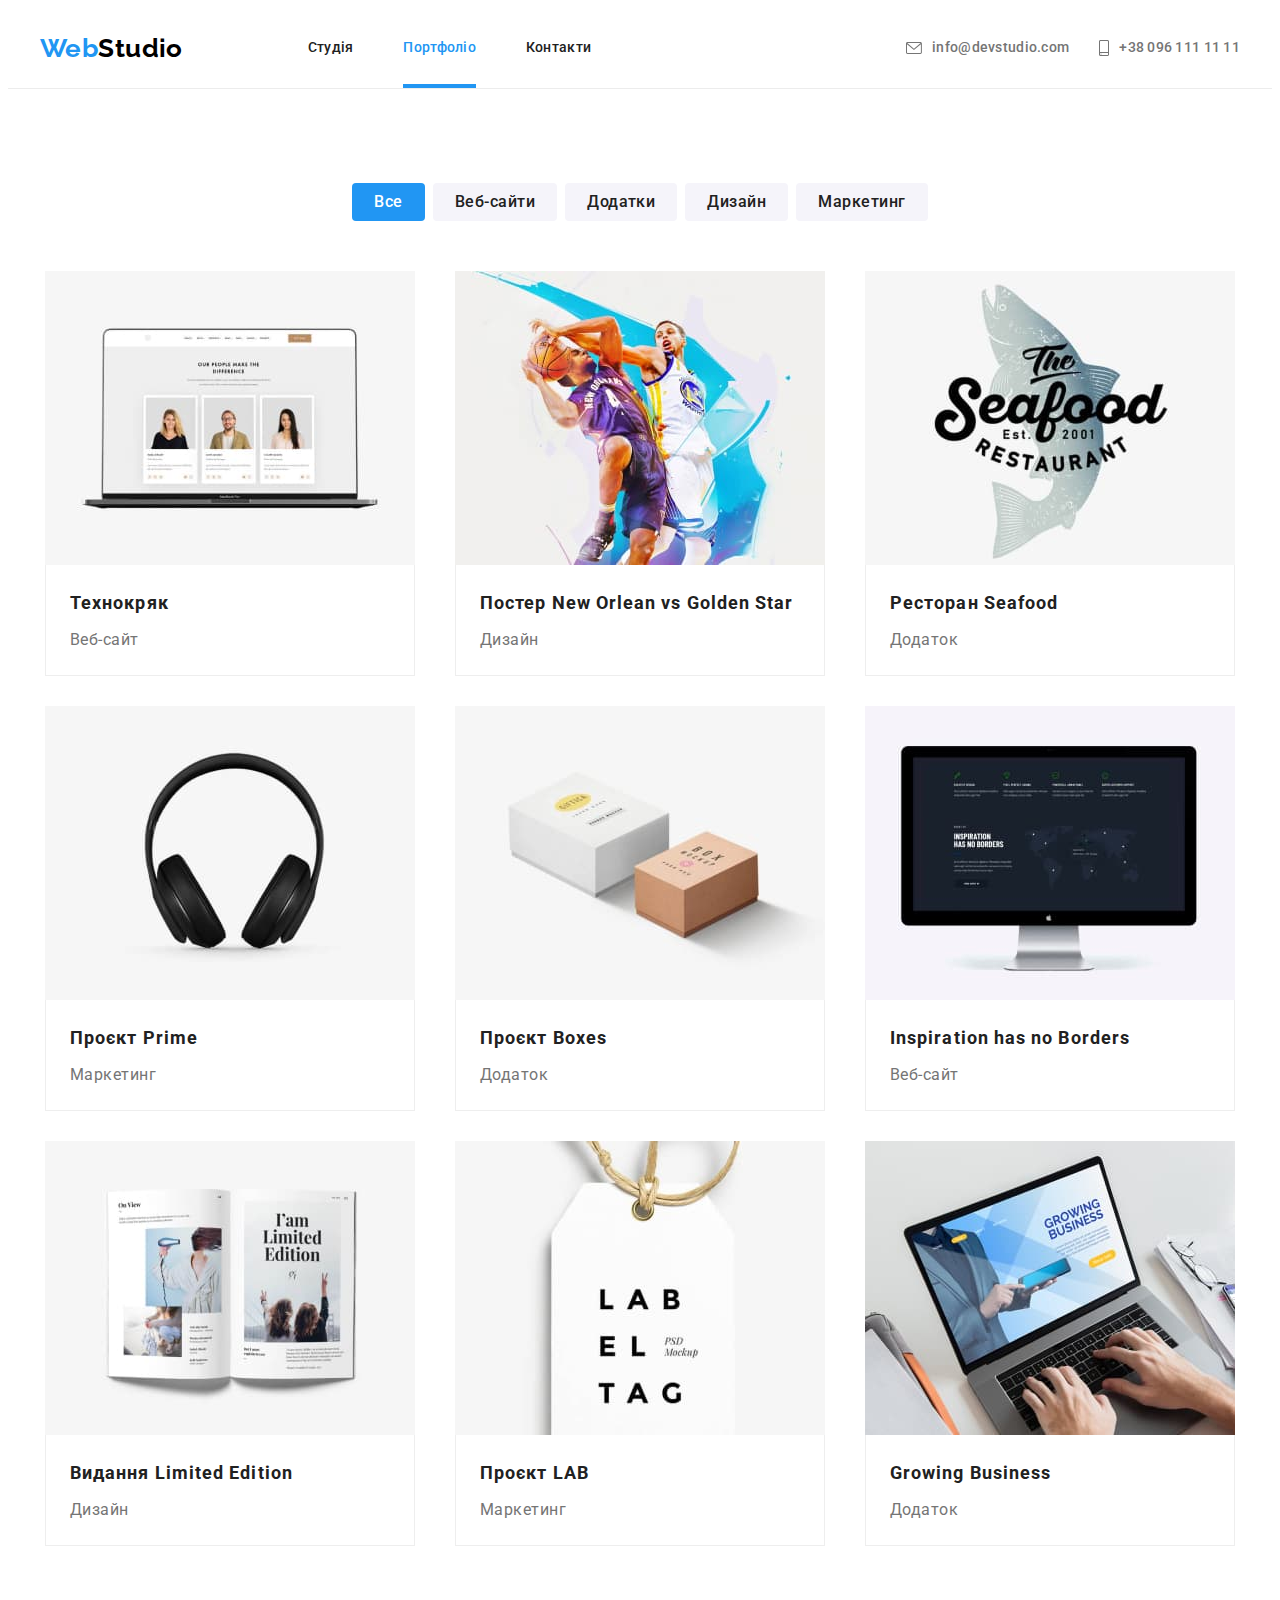
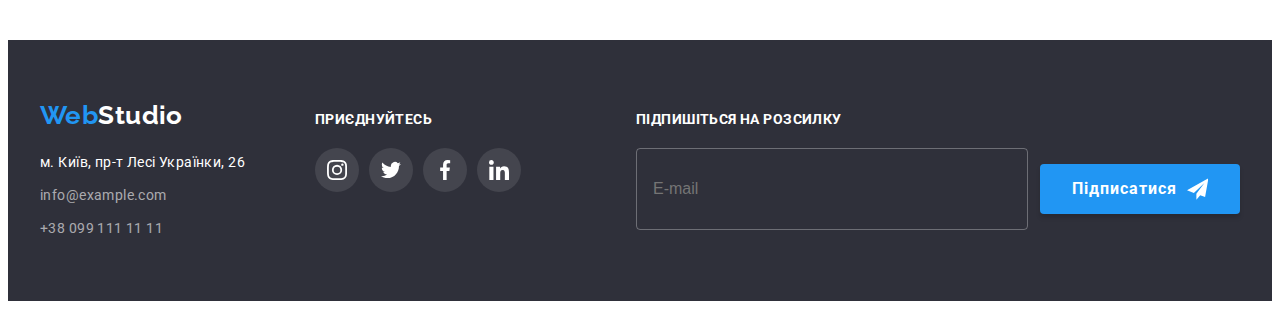
==== commit 418ec243: "add tag picture for all projects on portfolio page" ====
--- a/portfolio.html
+++ b/portfolio.html
@@ -179,15 +179,15 @@
                             <div class="work__card">
                                 <picture>
                                     <source
-                                        srcset="./images/team-members/igor-demyanenko-450.jpg 1x, ./images/team-members/igor-demyanenko-450@2x.jpg 2x"
-                                        media="(max-width: 767px)">
-                                    <source
-                                        srcset="./images/team-members/igor-demyanenko-354.jpg 1x, ./images/team-members/igor-demyanenko-354@2x.jpg 2x"
-                                        media="(max-width: 1199px)">
-                                    <source
-                                        srcset="./images/team-members/igor-demyanenko-270.jpg 1x, ./images/team-members/igor-demyanenko-270@2x.jpg 2x"
-                                        media="(min-width: 1200px)">
-                                    <img src="./images/portfolio-works/project-prime.jpg" alt="Наушники" class="work__image">
+                                        srcset="./images/portfolio-works/project-prime-450.jpg 1x, ./images/portfolio-works/project-prime-450@2x.jpg 2x"
+                                        media="(max-width: 767px)">
+                                    <source
+                                        srcset="./images/portfolio-works/project-prime-354.jpg 1x, ./images/portfolio-works/project-prime-354@2x.jpg 2x"
+                                        media="(max-width: 1199px)">
+                                    <source
+                                        srcset="./images/portfolio-works/project-prime-370.jpg 1x, ./images/portfolio-works/project-prime-370@2x.jpg 2x"
+                                        media="(min-width: 1200px)">
+                                    <img src="./images/portfolio-works/project-prime-450.jpg" alt="Наушники" class="work__image">
                                 </picture>
                                 <div class="work__overlay">
                                     <p class="work__overlay-description">Ресурс пропонує комплексні пропозиції з різним рівнем функціоналу та сервісів. Все це дозволить відвідувачу отримати вичерпні відомості про компанію чи приватну особу.</p>
@@ -204,15 +204,15 @@
                             <div class="work__card">
                                 <picture>
                                     <source
-                                        srcset="./images/team-members/igor-demyanenko-450.jpg 1x, ./images/team-members/igor-demyanenko-450@2x.jpg 2x"
-                                        media="(max-width: 767px)">
-                                    <source
-                                        srcset="./images/team-members/igor-demyanenko-354.jpg 1x, ./images/team-members/igor-demyanenko-354@2x.jpg 2x"
-                                        media="(max-width: 1199px)">
-                                    <source
-                                        srcset="./images/team-members/igor-demyanenko-270.jpg 1x, ./images/team-members/igor-demyanenko-270@2x.jpg 2x"
-                                        media="(min-width: 1200px)">
-                                    <img src="./images/portfolio-works/project-boxes.jpg" alt="Две коробки белого и коричневого цвета" class="work__image">
+                                        srcset="./images/portfolio-works/project-boxes-450.jpg 1x, ./images/portfolio-works/project-boxes-450@2x.jpg 2x"
+                                        media="(max-width: 767px)">
+                                    <source
+                                        srcset="./images/portfolio-works/project-boxes-354.jpg 1x, ./images/portfolio-works/project-boxes-354@2x.jpg 2x"
+                                        media="(max-width: 1199px)">
+                                    <source
+                                        srcset="./images/portfolio-works/project-boxes-370.jpg 1x, ./images/portfolio-works/project-boxes-370@2x.jpg 2x"
+                                        media="(min-width: 1200px)">
+                                    <img src="./images/portfolio-works/project-boxes-450.jpg" alt="Две коробки белого и коричневого цвета" class="work__image">
                                 </picture>
                                 <div class="work__overlay">
                                     <p class="work__overlay-description">Ресурс пропонує комплексні пропозиції з різним рівнем функціоналу та сервісів. Все це дозволить відвідувачу отримати вичерпні відомості про компанію чи приватну особу.</p>
@@ -229,15 +229,15 @@
                             <div class="work__card">
                                 <picture>
                                     <source
-                                        srcset="./images/team-members/igor-demyanenko-450.jpg 1x, ./images/team-members/igor-demyanenko-450@2x.jpg 2x"
-                                        media="(max-width: 767px)">
-                                    <source
-                                        srcset="./images/team-members/igor-demyanenko-354.jpg 1x, ./images/team-members/igor-demyanenko-354@2x.jpg 2x"
-                                        media="(max-width: 1199px)">
-                                    <source
-                                        srcset="./images/team-members/igor-demyanenko-270.jpg 1x, ./images/team-members/igor-demyanenko-270@2x.jpg 2x"
-                                        media="(min-width: 1200px)">
-                                    <img src="./images/portfolio-works/inspiration-has-no-borders.jpg" alt="Монитор компьютера с изображением карты мира" class="work__image">
+                                        srcset="./images/portfolio-works/inspiration-has-no-borders-450.jpg 1x, ./images/portfolio-works/inspiration-has-no-borders-450@2x.jpg 2x"
+                                        media="(max-width: 767px)">
+                                    <source
+                                        srcset="./images/portfolio-works/inspiration-has-no-borders-354.jpg 1x, ./images/portfolio-works/inspiration-has-no-borders-354@2x.jpg 2x"
+                                        media="(max-width: 1199px)">
+                                    <source
+                                        srcset="./images/portfolio-works/inspiration-has-no-borders-370.jpg 1x, ./images/portfolio-works/inspiration-has-no-borders-370@2x.jpg 2x"
+                                        media="(min-width: 1200px)">
+                                    <img src="./images/portfolio-works/inspiration-has-no-borders-450.jpg" alt="Монитор компьютера с изображением карты мира" class="work__image">
                                 </picture>
                                 <div class="work__overlay">
                                     <p class="work__overlay-description">Ресурс пропонує комплексні пропозиції з різним рівнем функціоналу та сервісів. Все це дозволить відвідувачу отримати вичерпні відомості про компанію чи приватну особу.</p>
@@ -254,15 +254,15 @@
                             <div class="work__card">
                                 <picture>
                                     <source
-                                        srcset="./images/team-members/igor-demyanenko-450.jpg 1x, ./images/team-members/igor-demyanenko-450@2x.jpg 2x"
-                                        media="(max-width: 767px)">
-                                    <source
-                                        srcset="./images/team-members/igor-demyanenko-354.jpg 1x, ./images/team-members/igor-demyanenko-354@2x.jpg 2x"
-                                        media="(max-width: 1199px)">
-                                    <source
-                                        srcset="./images/team-members/igor-demyanenko-270.jpg 1x, ./images/team-members/igor-demyanenko-270@2x.jpg 2x"
-                                        media="(min-width: 1200px)">
-                                    <img src="./images/portfolio-works/limited-edition.jpg" alt="Журнал с открытыми страницами" class="work__image">
+                                        srcset="./images/portfolio-works/limited-edition-450.jpg 1x, ./images/portfolio-works/limited-edition-450@2x.jpg 2x"
+                                        media="(max-width: 767px)">
+                                    <source
+                                        srcset="./images/portfolio-works/limited-edition-354.jpg 1x, ./images/portfolio-works/limited-edition-354@2x.jpg 2x"
+                                        media="(max-width: 1199px)">
+                                    <source
+                                        srcset="./images/portfolio-works/limited-edition-370.jpg 1x, ./images/portfolio-works/limited-edition-370@2x.jpg 2x"
+                                        media="(min-width: 1200px)">
+                                    <img src="./images/portfolio-works/limited-edition-450.jpg" alt="Журнал с открытыми страницами" class="work__image">
                                 </picture>
                                 <div class="work__overlay">
                                     <p class="work__overlay-description">Ресурс пропонує комплексні пропозиції з різним рівнем функціоналу та сервісів. Все це дозволить відвідувачу отримати вичерпні відомості про компанію чи приватну особу.</p>
@@ -279,15 +279,15 @@
                             <div class="work__card">
                                 <picture>
                                     <source
-                                        srcset="./images/team-members/igor-demyanenko-450.jpg 1x, ./images/team-members/igor-demyanenko-450@2x.jpg 2x"
-                                        media="(max-width: 767px)">
-                                    <source
-                                        srcset="./images/team-members/igor-demyanenko-354.jpg 1x, ./images/team-members/igor-demyanenko-354@2x.jpg 2x"
-                                        media="(max-width: 1199px)">
-                                    <source
-                                        srcset="./images/team-members/igor-demyanenko-270.jpg 1x, ./images/team-members/igor-demyanenko-270@2x.jpg 2x"
-                                        media="(min-width: 1200px)">
-                                    <img src="./images/portfolio-works/project-lab.jpg" alt="Этикетка одежды с надписью Lab El Tag" class="work__image">
+                                        srcset="./images/portfolio-works/project-lab-450.jpg 1x, ./images/portfolio-works/project-lab-450@2x.jpg 2x"
+                                        media="(max-width: 767px)">
+                                    <source
+                                        srcset="./images/portfolio-works/project-lab-354.jpg 1x, ./images/portfolio-works/project-lab-354@2x.jpg 2x"
+                                        media="(max-width: 1199px)">
+                                    <source
+                                        srcset="./images/portfolio-works/project-lab-370.jpg 1x, ./images/portfolio-works/project-lab-370@2x.jpg 2x"
+                                        media="(min-width: 1200px)">
+                                    <img src="./images/portfolio-works/project-lab-450.jpg" alt="Этикетка одежды с надписью Lab El Tag" class="work__image">
                                 </picture>
                                 <div class="work__overlay">
                                     <p class="work__overlay-description">Ресурс пропонує комплексні пропозиції з різним рівнем функціоналу та сервісів. Все це дозволить відвідувачу отримати вичерпні відомості про компанію чи приватну особу.</p>
@@ -304,15 +304,15 @@
                             <div class="work__card">
                                 <picture>
                                     <source
-                                        srcset="./images/team-members/igor-demyanenko-450.jpg 1x, ./images/team-members/igor-demyanenko-450@2x.jpg 2x"
-                                        media="(max-width: 767px)">
-                                    <source
-                                        srcset="./images/team-members/igor-demyanenko-354.jpg 1x, ./images/team-members/igor-demyanenko-354@2x.jpg 2x"
-                                        media="(max-width: 1199px)">
-                                    <source
-                                        srcset="./images/team-members/igor-demyanenko-270.jpg 1x, ./images/team-members/igor-demyanenko-270@2x.jpg 2x"
-                                        media="(min-width: 1200px)">
-                                    <img src="./images/portfolio-works/growing-business.jpg" alt="Мужчина деловито что-то печатает на ноутбуке" class="work__image">
+                                        srcset="./images/portfolio-works/growing-business-450.jpg 1x, ./images/portfolio-works/growing-business-450@2x.jpg 2x"
+                                        media="(max-width: 767px)">
+                                    <source
+                                        srcset="./images/portfolio-works/growing-business-354.jpg 1x, ./images/portfolio-works/growing-business-354@2x.jpg 2x"
+                                        media="(max-width: 1199px)">
+                                    <source
+                                        srcset="./images/portfolio-works/growing-business-370.jpg 1x, ./images/portfolio-works/growing-business-370@2x.jpg 2x"
+                                        media="(min-width: 1200px)">
+                                    <img src="./images/portfolio-works/growing-business-450.jpg" alt="Мужчина деловито что-то печатает на ноутбуке" class="work__image">
                                 </picture>
                                 <div class="work__overlay">
                                     <p class="work__overlay-description">Ресурс пропонує комплексні пропозиції з різним рівнем функціоналу та сервісів. Все це дозволить відвідувачу отримати вичерпні відомості про компанію чи приватну особу.</p>
